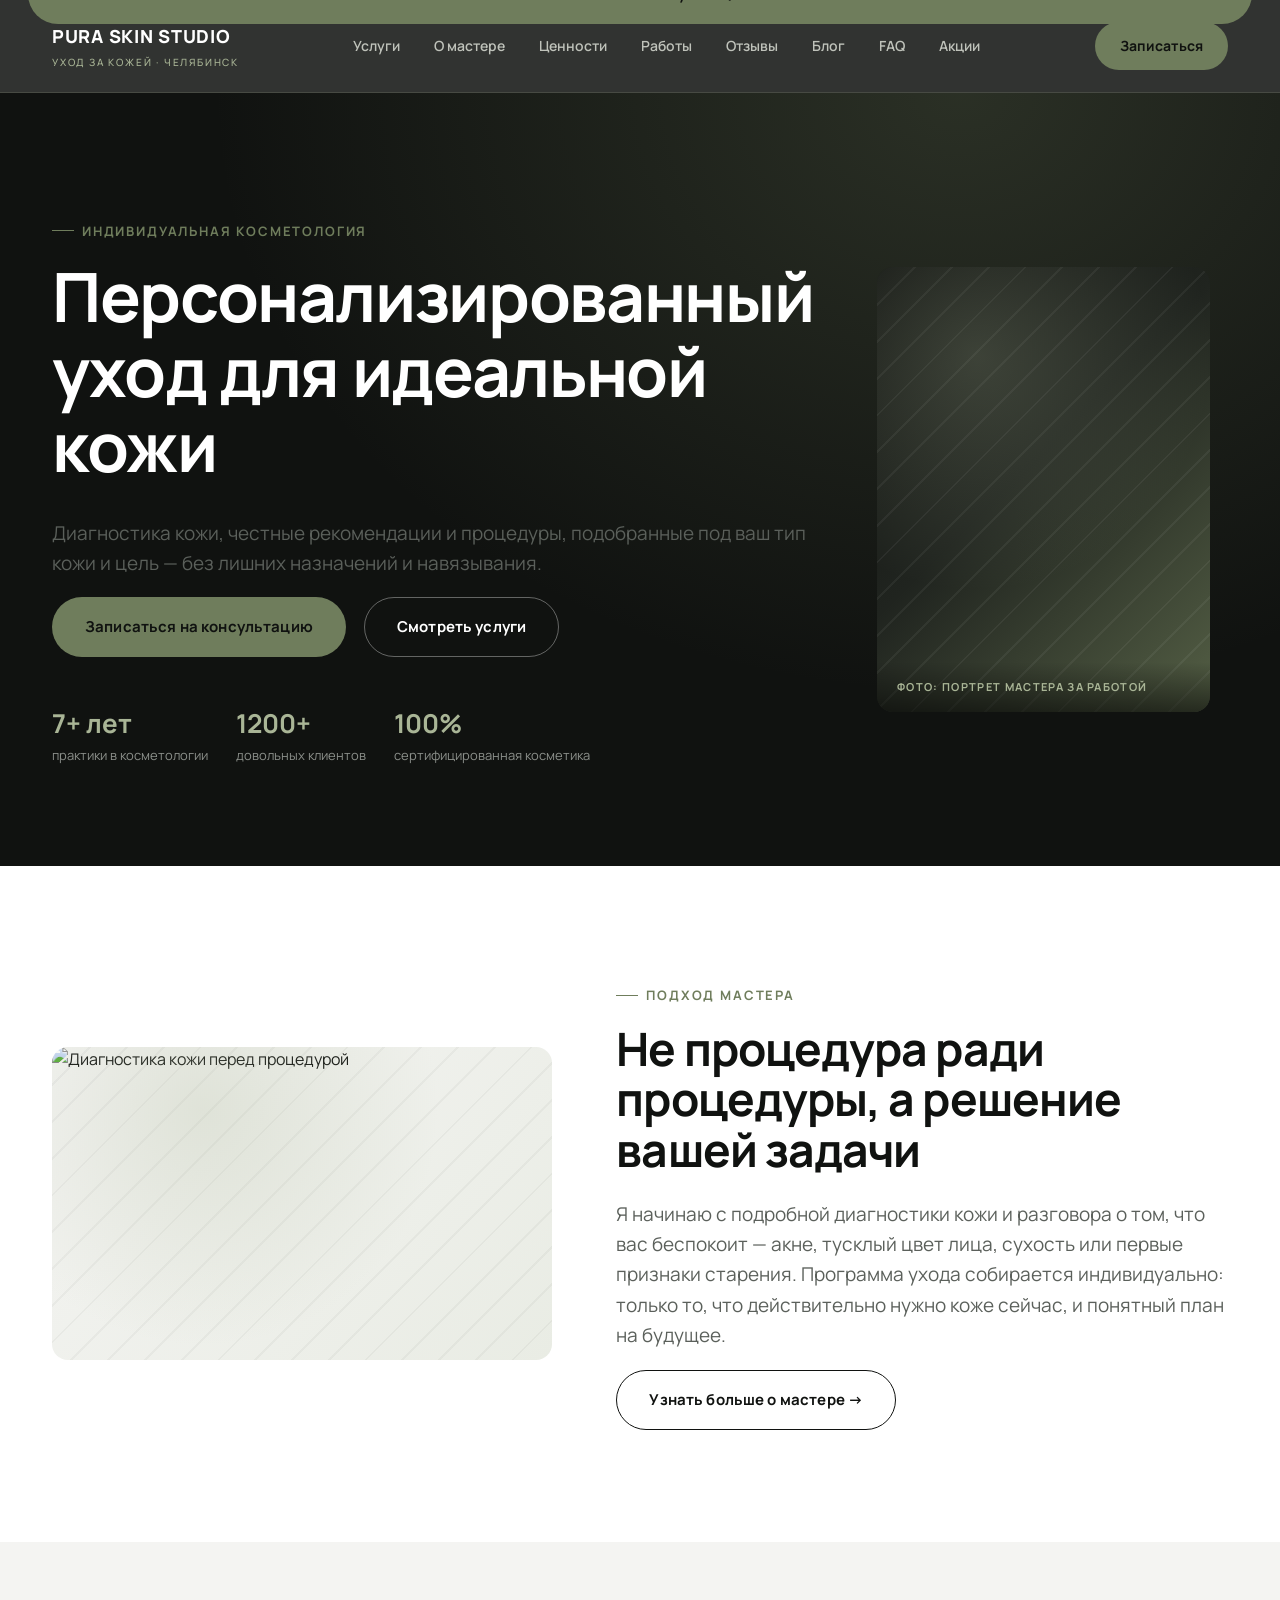
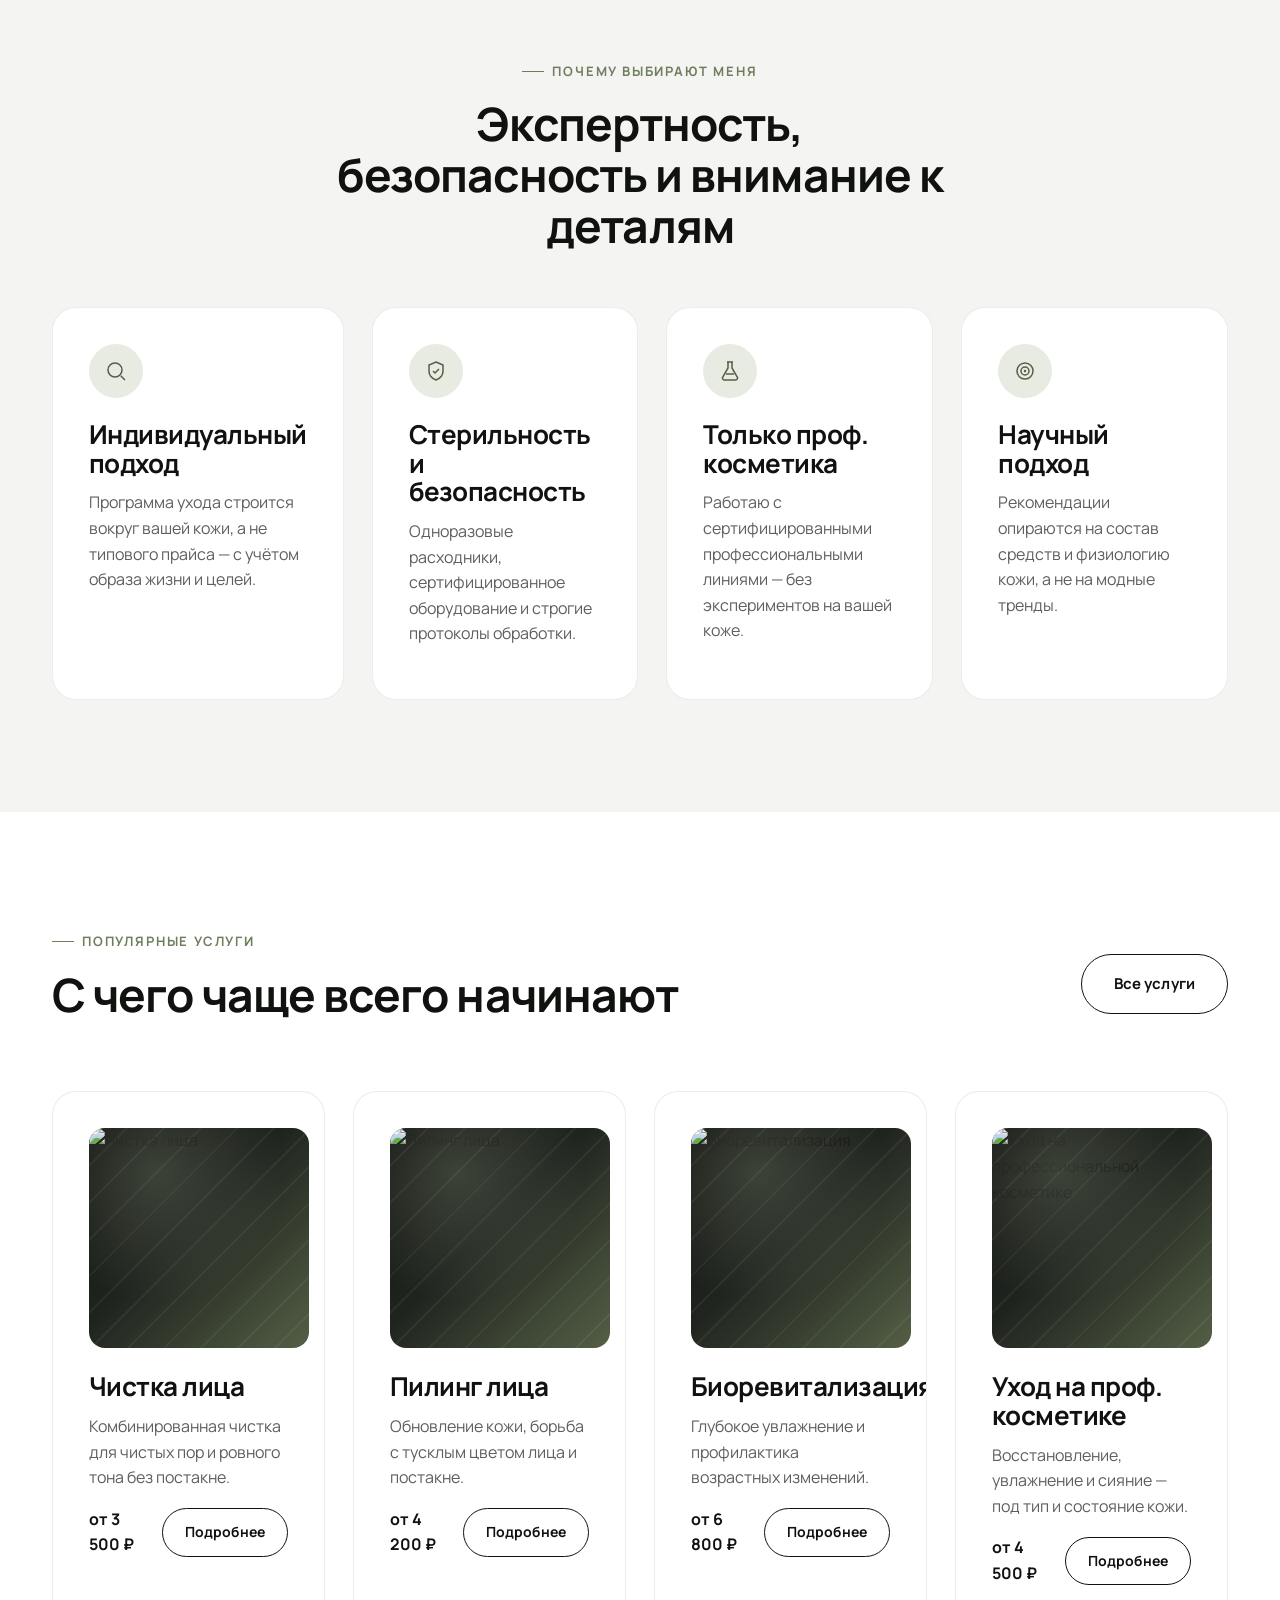
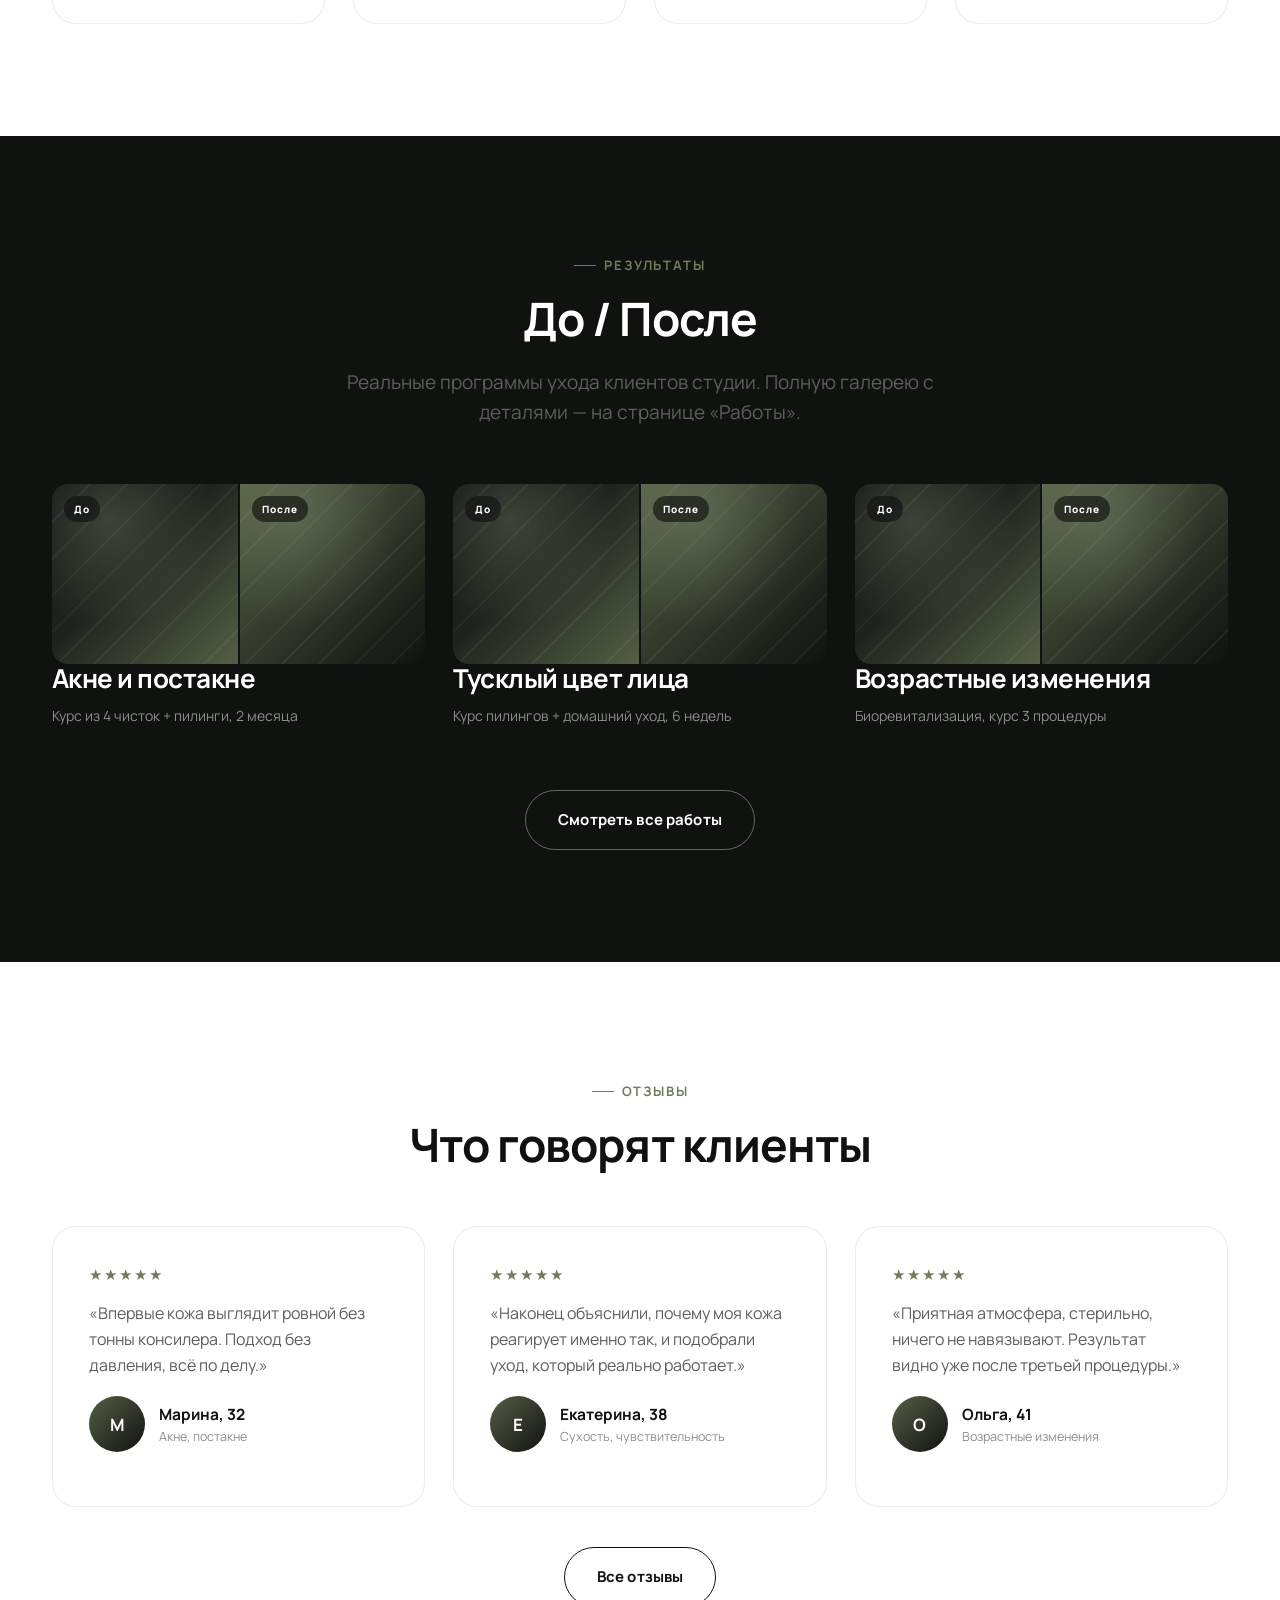
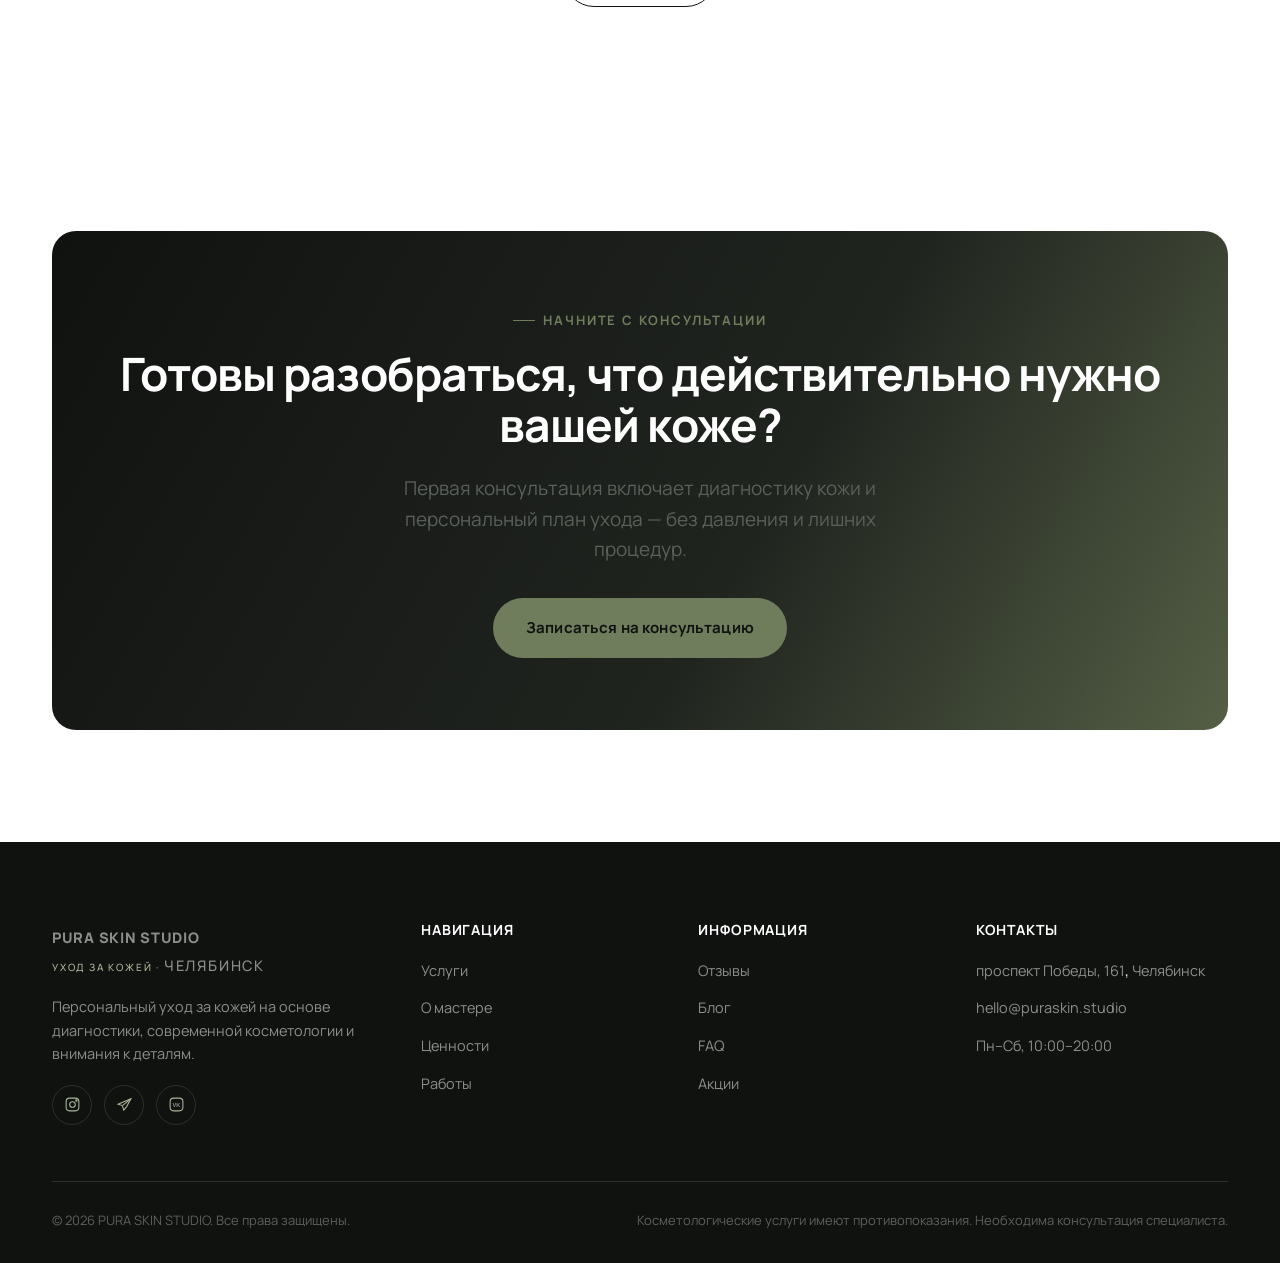
==== index.html @ 0cb9c6a7 "Fix mismatched photos: correct facial massage and diagnostics/office images" ====
<!DOCTYPE html>
<html lang="ru">
<head>
<meta charset="UTF-8">
<meta name="viewport" content="width=device-width, initial-scale=1.0">
<title>PURA SKIN STUDIO — персонализированный уход за кожей лица</title>
<meta name="description" content="Индивидуальная косметология: диагностика кожи, честные рекомендации и процедуры, подобранные под вашу задачу. Запись на консультацию онлайн.">
<link rel="preconnect" href="https://fonts.googleapis.com">
<link href="https://fonts.googleapis.com/css2?family=Manrope:wght@400;500;600;700;800&display=swap" rel="stylesheet">
<link rel="stylesheet" href="css/style.css">
</head>
<body>

<header class="site-header">
  <div class="container">
    <a href="index.html" class="logo"><span data-cfg="studioName"></span><small>Уход за кожей · <span data-cfg="city"></span></small></a>
    <nav class="nav-desktop">
      <a href="services.html" data-nav="services.html">Услуги</a>
      <a href="about.html" data-nav="about.html">О мастере</a>
      <a href="values.html" data-nav="values.html">Ценности</a>
      <a href="gallery.html" data-nav="gallery.html">Работы</a>
      <a href="reviews.html" data-nav="reviews.html">Отзывы</a>
      <a href="blog.html" data-nav="blog.html">Блог</a>
      <a href="faq.html" data-nav="faq.html">FAQ</a>
      <a href="promo.html" data-nav="promo.html">Акции</a>
    </nav>
    <div class="header-actions">
      <a href="booking.html" class="btn btn-primary">Записаться</a>
      <button class="burger" aria-label="Открыть меню"><span></span></button>
    </div>
  </div>
</header>

<div class="mobile-menu">
  <div class="mobile-menu-top">
    <a href="index.html" class="logo" style="color:#fff"><span data-cfg="studioName"></span></a>
    <button class="mobile-menu-close" aria-label="Закрыть меню">✕</button>
  </div>
  <nav>
    <a href="index.html" data-nav="index.html">Главная</a>
    <a href="services.html" data-nav="services.html">Услуги</a>
    <a href="about.html" data-nav="about.html">О мастере</a>
    <a href="values.html" data-nav="values.html">Ценности</a>
    <a href="gallery.html" data-nav="gallery.html">Работы</a>
    <a href="reviews.html" data-nav="reviews.html">Отзывы</a>
    <a href="blog.html" data-nav="blog.html">Блог</a>
    <a href="faq.html" data-nav="faq.html">FAQ</a>
    <a href="promo.html" data-nav="promo.html">Акции</a>
  </nav>
  <a href="booking.html" class="btn btn-primary btn-block">Записаться на консультацию</a>
</div>

<main>

  <section class="hero bg-black">
    <div class="container hero-grid">
      <div class="reveal">
        <p class="eyebrow">Индивидуальная косметология</p>
        <h1>Персонализированный уход для идеальной кожи</h1>
        <p class="lead">Диагностика кожи, честные рекомендации и процедуры, подобранные под ваш тип кожи и цель — без лишних назначений и навязывания.</p>
        <div class="flex-center" style="gap:18px; flex-wrap:wrap; margin-top:8px;">
          <a href="booking.html" class="btn btn-primary">Записаться на консультацию</a>
          <a href="services.html" class="btn btn-outline-dark">Смотреть услуги</a>
        </div>
        <div class="hero-badges">
          <div class="hero-badge"><b>7+ лет</b><span>практики в косметологии</span></div>
          <div class="hero-badge"><b>1200+</b><span>довольных клиентов</span></div>
          <div class="hero-badge"><b>100%</b><span>сертифицированная косметика</span></div>
        </div>
      </div>
      <div class="reveal reveal-2 hover-zoom">
        <div class="ph portrait"><p class="ph-label">Фото: портрет мастера за работой</p></div>
      </div>
    </div>
  </section>

  <section>
    <div class="container" style="display:grid; grid-template-columns: .9fr 1.1fr; gap:64px; align-items:center;">
      <div class="reveal hover-zoom"><div class="ph wide light"><img src="https://images.unsplash.com/photo-1552693673-1bf958298935?w=1200&q=80&auto=format&fit=crop" alt="Диагностика кожи перед процедурой" style="width:100%;height:100%;object-fit:cover;"></div></div>
      <div class="reveal reveal-2">
        <p class="eyebrow">Подход мастера</p>
        <h2>Не процедура ради процедуры, а решение вашей задачи</h2>
        <p class="lead">Я начинаю с подробной диагностики кожи и разговора о том, что вас беспокоит — акне, тусклый цвет лица, сухость или первые признаки старения. Программа ухода собирается индивидуально: только то, что действительно нужно коже сейчас, и понятный план на будущее.</p>
        <a href="about.html" class="btn btn-outline-light">Узнать больше о мастере →</a>
      </div>
    </div>
  </section>

  <section class="bg-pale">
    <div class="container">
      <div class="section-head center reveal">
        <p class="eyebrow" style="justify-content:center">Почему выбирают меня</p>
        <h2>Экспертность, безопасность и внимание к деталям</h2>
      </div>
      <div class="grid grid-4">
        <div class="card reveal">
          <div class="icon-badge"><svg viewBox="0 0 24 24" fill="none" stroke="currentColor" stroke-width="1.5"><circle cx="11" cy="11" r="7"/><path d="M21 21l-4.3-4.3"/></svg></div>
          <h3>Индивидуальный подход</h3>
          <p>Программа ухода строится вокруг вашей кожи, а не типового прайса — с учётом образа жизни и целей.</p>
        </div>
        <div class="card reveal reveal-1">
          <div class="icon-badge"><svg viewBox="0 0 24 24" fill="none" stroke="currentColor" stroke-width="1.5"><path d="M12 3l7 3v6c0 5-3 7.5-7 9-4-1.5-7-4-7-9V6l7-3Z"/><path d="M9 12l2 2 4-4"/></svg></div>
          <h3>Стерильность и безопасность</h3>
          <p>Одноразовые расходники, сертифицированное оборудование и строгие протоколы обработки.</p>
        </div>
        <div class="card reveal reveal-2">
          <div class="icon-badge"><svg viewBox="0 0 24 24" fill="none" stroke="currentColor" stroke-width="1.5"><path d="M9 3h6"/><path d="M10 3v6l-5.5 9.5A2 2 0 0 0 6.2 21h11.6a2 2 0 0 0 1.7-2.5L14 9V3"/><path d="M8 15h8"/></svg></div>
          <h3>Только проф. косметика</h3>
          <p>Работаю с сертифицированными профессиональными линиями — без экспериментов на вашей коже.</p>
        </div>
        <div class="card reveal reveal-3">
          <div class="icon-badge"><svg viewBox="0 0 24 24" fill="none" stroke="currentColor" stroke-width="1.5"><circle cx="12" cy="12" r="8"/><circle cx="12" cy="12" r="4"/><circle cx="12" cy="12" r=".5" fill="currentColor"/></svg></div>
          <h3>Научный подход</h3>
          <p>Рекомендации опираются на состав средств и физиологию кожи, а не на модные тренды.</p>
        </div>
      </div>
    </div>
  </section>

  <section>
    <div class="container">
      <div class="flex-between reveal">
        <div class="section-head" style="margin-bottom:0">
          <p class="eyebrow">Популярные услуги</p>
          <h2>С чего чаще всего начинают</h2>
        </div>
        <a href="services.html" class="btn btn-outline-light">Все услуги</a>
      </div>
      <div class="grid grid-4" style="margin-top:48px;">
        <div class="card reveal hover-zoom">
          <div class="ph square"><img src="https://images.unsplash.com/photo-1552693673-1bf958298935?w=900&q=80&auto=format&fit=crop" alt="Чистка лица" style="width:100%;height:100%;object-fit:cover;"></div>
          <h3 style="margin-top:24px;">Чистка лица</h3>
          <p>Комбинированная чистка для чистых пор и ровного тона без постакне.</p>
          <div class="flex-between"><b>от 3 500 ₽</b><a href="services.html#cleaning" class="btn btn-sm btn-outline-light">Подробнее</a></div>
        </div>
        <div class="card reveal reveal-1 hover-zoom">
          <div class="ph square"><img src="https://images.unsplash.com/photo-1570172619644-dfd03ed5d881?w=900&q=80&auto=format&fit=crop" alt="Пилинг лица" style="width:100%;height:100%;object-fit:cover;"></div>
          <h3 style="margin-top:24px;">Пилинг лица</h3>
          <p>Обновление кожи, борьба с тусклым цветом лица и постакне.</p>
          <div class="flex-between"><b>от 4 200 ₽</b><a href="services.html#peeling" class="btn btn-sm btn-outline-light">Подробнее</a></div>
        </div>
        <div class="card reveal reveal-2 hover-zoom">
          <div class="ph square"><img src="https://images.unsplash.com/photo-1512290923902-8a9f81dc236c?w=900&q=80&auto=format&fit=crop" alt="Биоревитализация" style="width:100%;height:100%;object-fit:cover;"></div>
          <h3 style="margin-top:24px;">Биоревитализация</h3>
          <p>Глубокое увлажнение и профилактика возрастных изменений.</p>
          <div class="flex-between"><b>от 6 800 ₽</b><a href="services.html#biorevitalization" class="btn btn-sm btn-outline-light">Подробнее</a></div>
        </div>
        <div class="card reveal reveal-3 hover-zoom">
          <div class="ph square"><img src="https://images.unsplash.com/photo-1601049676869-702ea24cfd58?w=900&q=80&auto=format&fit=crop" alt="Уход на профессиональной косметике" style="width:100%;height:100%;object-fit:cover;"></div>
          <h3 style="margin-top:24px;">Уход на проф. косметике</h3>
          <p>Восстановление, увлажнение и сияние — под тип и состояние кожи.</p>
          <div class="flex-between"><b>от 4 500 ₽</b><a href="services.html#pro-care" class="btn btn-sm btn-outline-light">Подробнее</a></div>
        </div>
      </div>
    </div>
  </section>

  <section class="bg-black">
    <div class="container">
      <div class="section-head center reveal">
        <p class="eyebrow" style="justify-content:center">Результаты</p>
        <h2>До / После</h2>
        <p class="lead">Реальные программы ухода клиентов студии. Полную галерею с деталями — на странице «Работы».</p>
      </div>
      <div class="grid grid-3">
        <div class="reveal">
          <div class="ba-pair" style="position:relative">
            <div class="ph"><span class="ba-tag">До</span></div>
            <div class="ph" style="background: repeating-linear-gradient(135deg, rgba(255,255,255,.05) 0 2px, transparent 2px 26px), linear-gradient(135deg, var(--c-green-dark), var(--c-black));"><span class="ba-tag">После</span></div>
          </div>
          <div class="caption"><h3>Акне и постакне</h3><p class="muted" style="font-size:14px;">Курс из 4 чисток + пилинги, 2 месяца</p></div>
        </div>
        <div class="reveal reveal-1">
          <div class="ba-pair" style="position:relative">
            <div class="ph"><span class="ba-tag">До</span></div>
            <div class="ph" style="background: repeating-linear-gradient(135deg, rgba(255,255,255,.05) 0 2px, transparent 2px 26px), linear-gradient(135deg, var(--c-green-dark), var(--c-black));"><span class="ba-tag">После</span></div>
          </div>
          <div class="caption"><h3>Тусклый цвет лица</h3><p class="muted" style="font-size:14px;">Курс пилингов + домашний уход, 6 недель</p></div>
        </div>
        <div class="reveal reveal-2">
          <div class="ba-pair" style="position:relative">
            <div class="ph"><span class="ba-tag">До</span></div>
            <div class="ph" style="background: repeating-linear-gradient(135deg, rgba(255,255,255,.05) 0 2px, transparent 2px 26px), linear-gradient(135deg, var(--c-green-dark), var(--c-black));"><span class="ba-tag">После</span></div>
          </div>
          <div class="caption"><h3>Возрастные изменения</h3><p class="muted" style="font-size:14px;">Биоревитализация, курс 3 процедуры</p></div>
        </div>
      </div>
      <div class="text-center" style="margin-top:48px;"><a href="gallery.html" class="btn btn-outline-dark">Смотреть все работы</a></div>
    </div>
  </section>

  <section>
    <div class="container">
      <div class="section-head center reveal">
        <p class="eyebrow" style="justify-content:center">Отзывы</p>
        <h2>Что говорят клиенты</h2>
      </div>
      <div class="grid grid-3">
        <div class="card reveal">
          <div class="stars">★★★★★</div>
          <p style="margin-top:14px;">«Впервые кожа выглядит ровной без тонны консилера. Подход без давления, всё по делу.»</p>
          <div class="review-head" style="margin-top:18px;">
            <div class="avatar">М</div>
            <div><div class="review-name">Марина, 32</div><div class="review-sub">Акне, постакне</div></div>
          </div>
        </div>
        <div class="card reveal reveal-1">
          <div class="stars">★★★★★</div>
          <p style="margin-top:14px;">«Наконец объяснили, почему моя кожа реагирует именно так, и подобрали уход, который реально работает.»</p>
          <div class="review-head" style="margin-top:18px;">
            <div class="avatar">Е</div>
            <div><div class="review-name">Екатерина, 38</div><div class="review-sub">Сухость, чувствительность</div></div>
          </div>
        </div>
        <div class="card reveal reveal-2">
          <div class="stars">★★★★★</div>
          <p style="margin-top:14px;">«Приятная атмосфера, стерильно, ничего не навязывают. Результат видно уже после третьей процедуры.»</p>
          <div class="review-head" style="margin-top:18px;">
            <div class="avatar">О</div>
            <div><div class="review-name">Ольга, 41</div><div class="review-sub">Возрастные изменения</div></div>
          </div>
        </div>
      </div>
      <div class="text-center" style="margin-top:40px;"><a href="reviews.html" class="btn btn-outline-light">Все отзывы</a></div>
    </div>
  </section>

  <section>
    <div class="container">
      <div class="cta-band reveal">
        <p class="eyebrow" style="justify-content:center">Начните с консультации</p>
        <h2>Готовы разобраться, что действительно нужно вашей коже?</h2>
        <p class="lead">Первая консультация включает диагностику кожи и персональный план ухода — без давления и лишних процедур.</p>
        <a href="booking.html" class="btn btn-primary">Записаться на консультацию</a>
      </div>
    </div>
  </section>

</main>

<footer class="site-footer">
  <div class="container">
    <div class="footer-grid">
      <div class="footer-col">
        <div class="logo" style="margin-bottom:18px;"><span data-cfg="studioName"></span><small>Уход за кожей · <span data-cfg="city"></span></small></div>
        <p>Персональный уход за кожей на основе диагностики, современной косметологии и внимания к деталям.</p>
        <div class="socials" style="margin-top:20px;">
          <a href="#" data-cfg-href="instagram" target="_blank" rel="noopener" aria-label="Instagram"><svg viewBox="0 0 24 24" fill="none" stroke="currentColor" stroke-width="1.5"><rect x="3" y="3" width="18" height="18" rx="5"/><circle cx="12" cy="12" r="4"/><circle cx="17.5" cy="6.5" r="1"/></svg></a>
          <a href="#" data-cfg-href="telegram" target="_blank" rel="noopener" aria-label="Telegram"><svg viewBox="0 0 24 24" fill="none" stroke="currentColor" stroke-width="1.5"><path d="M21 4 3 11.5l6 2 2 6.5 4-5 6-11Z"/><path d="M9 13.5 21 4"/></svg></a>
          <a href="#" data-cfg-href="vk" target="_blank" rel="noopener" aria-label="VK"><svg viewBox="0 0 24 24" fill="none" stroke="currentColor" stroke-width="1.5"><rect x="3" y="3" width="18" height="18" rx="5"/><text x="12" y="15.5" font-size="8" font-weight="700" font-family="sans-serif" text-anchor="middle" fill="currentColor" stroke="none">VK</text></svg></a>
        </div>
      </div>
      <div class="footer-col">
        <h4>Навигация</h4>
        <ul>
          <li><a href="services.html">Услуги</a></li>
          <li><a href="about.html">О мастере</a></li>
          <li><a href="values.html">Ценности</a></li>
          <li><a href="gallery.html">Работы</a></li>
        </ul>
      </div>
      <div class="footer-col">
        <h4>Информация</h4>
        <ul>
          <li><a href="reviews.html">Отзывы</a></li>
          <li><a href="blog.html">Блог</a></li>
          <li><a href="faq.html">FAQ</a></li>
          <li><a href="promo.html">Акции</a></li>
        </ul>
      </div>
      <div class="footer-col">
        <h4>Контакты</h4>
        <ul>
          <li><span data-cfg="address"></span>, <span data-cfg="city"></span></li>
          <li><a href="#" data-cfg-href="email" data-cfg="email"></a></li>
          <li><span data-cfg="workHours"></span></li>
        </ul>
      </div>
    </div>
    <div class="footer-bottom">
      <span>© <span data-cfg="year"></span> <span data-cfg="studioName"></span>. Все права защищены.</span>
      <span>Косметологические услуги имеют противопоказания. Необходима консультация специалиста.</span>
    </div>
  </div>
</footer>

<script src="js/main.js"></script>
</body>
</html>
---- css/style.css ----
/* =========================================================
   PURA SKIN STUDIO — единая дизайн-система
   Чёрно-графитовый + благородный шалфейно-зелёный + белый
   ========================================================= */

:root{
  --c-black: #101210;
  --c-black-2: #181b18;
  --c-black-soft: #20241f;
  --c-green: #6f7d5c;
  --c-green-dark: #545f45;
  --c-green-light: #a9b596;
  --c-green-pale: #e7ebe1;
  --c-white: #ffffff;
  --c-gray: #8b8f8a;
  --c-gray-dark: #5b605b;
  --c-gray-light: #f4f4f2;
  --c-border-dark: rgba(169, 181, 150, .18);
  --c-border-light: rgba(16, 18, 16, .08);

  --font-main: 'Manrope', -apple-system, BlinkMacSystemFont, 'Segoe UI', sans-serif;

  --container: 1240px;
  --radius-lg: 24px;
  --radius-md: 16px;
  --radius-sm: 10px;

  --section-pad: 112px;
  --section-pad-mobile: 64px;

  --ease: cubic-bezier(.22,.61,.36,1);
}

*, *::before, *::after{ box-sizing: border-box; }
html{ scroll-behavior: smooth; }
body{
  margin:0;
  font-family: var(--font-main);
  background: var(--c-white);
  color: var(--c-black);
  line-height: 1.6;
  -webkit-font-smoothing: antialiased;
  overflow-x: hidden;
}
img{ max-width:100%; display:block; }
a{ color: inherit; text-decoration: none; }
ul{ margin:0; padding:0; list-style:none; }
button{ font-family: inherit; cursor:pointer; }
input, select, textarea{ font-family: inherit; }

.container{
  width:100%;
  max-width: var(--container);
  margin: 0 auto;
  padding: 0 32px;
}

section{ padding: var(--section-pad) 0; }

@media (max-width: 768px){
  section{ padding: var(--section-pad-mobile) 0; }
  .container{ padding: 0 20px; }
}

/* ---------- Типографика ---------- */
h1,h2,h3,h4{
  margin: 0 0 .5em;
  font-weight: 700;
  letter-spacing: -0.02em;
  line-height: 1.1;
}
h1{ font-size: clamp(36px, 6vw, 68px); }
h2{ font-size: clamp(28px, 4.2vw, 46px); }
h3{ font-size: clamp(20px, 2.6vw, 26px); }
p{ margin: 0 0 1em; color: var(--c-gray-dark); }
.on-dark p{ color: var(--c-green-light); }

.eyebrow{
  display:inline-flex;
  align-items:center;
  gap:8px;
  font-size: 13px;
  font-weight: 700;
  letter-spacing: .14em;
  text-transform: uppercase;
  color: var(--c-green);
  margin-bottom: 18px;
}
.eyebrow::before{
  content:"";
  width:22px; height:1px;
  background: var(--c-green);
  display:inline-block;
}

.section-head{ max-width: 640px; margin-bottom: 56px; }
.section-head.center{ margin-left:auto; margin-right:auto; text-align:center; }
.lead{ font-size: 19px; color: var(--c-gray-dark); }
.on-dark .lead{ color: var(--c-green-light); }

/* ---------- Кнопки ---------- */
.btn{
  display:inline-flex;
  align-items:center;
  justify-content:center;
  gap:10px;
  padding: 17px 32px;
  border-radius: 100px;
  font-size: 15px;
  font-weight: 700;
  letter-spacing: .01em;
  border: 1px solid transparent;
  transition: transform .35s var(--ease), background-color .3s, box-shadow .3s, color .3s, border-color .3s;
  white-space: nowrap;
}
.btn-primary{
  background: var(--c-green);
  color: var(--c-black);
}
.btn-primary:hover{
  background: var(--c-green-light);
  transform: translateY(-3px);
  box-shadow: 0 14px 30px -12px rgba(111,125,92,.55);
}
.btn-outline-dark{
  border-color: rgba(255,255,255,.35);
  color: var(--c-white);
  background: transparent;
}
.btn-outline-dark:hover{
  border-color: var(--c-green-light);
  color: var(--c-green-light);
  transform: translateY(-3px);
}
.btn-outline-light{
  border-color: var(--c-black);
  color: var(--c-black);
  background: transparent;
}
.btn-outline-light:hover{
  background: var(--c-black);
  color: var(--c-white);
  transform: translateY(-3px);
}
.btn-block{ width:100%; }
.btn-sm{ padding: 12px 22px; font-size: 14px; }

/* ---------- Header ---------- */
.site-header{
  position: sticky;
  top: 0;
  z-index: 500;
  background: rgba(16,18,16,.86);
  backdrop-filter: blur(14px);
  -webkit-backdrop-filter: blur(14px);
  border-bottom: 1px solid var(--c-border-dark);
  transition: padding .35s var(--ease);
}
.site-header .container{
  display:flex;
  align-items:center;
  justify-content:space-between;
  padding-top: 22px;
  padding-bottom: 22px;
  transition: padding .35s var(--ease);
}
.site-header.shrink .container{
  padding-top: 12px;
  padding-bottom: 12px;
}
.logo{
  font-size: 18px;
  font-weight: 800;
  letter-spacing: .04em;
  color: var(--c-white);
  text-transform: uppercase;
}
.logo small{
  display:block;
  font-size: 10px;
  font-weight: 500;
  letter-spacing: .18em;
  color: var(--c-green-light);
  text-transform: uppercase;
  margin-top: 3px;
}
.nav-desktop{
  display:flex;
  align-items:center;
  gap: 34px;
}
.nav-desktop a{
  font-size: 14px;
  font-weight: 600;
  color: var(--c-green-pale);
  opacity: .78;
  position: relative;
  padding: 4px 0;
  transition: opacity .25s;
}
.nav-desktop a:hover{ opacity: 1; }
.nav-desktop a.active{ opacity: 1; color: var(--c-green-light); }
.header-actions{ display:flex; align-items:center; gap:18px; }
.header-actions .btn{ padding: 12px 24px; font-size: 14px; }

.burger{
  display:none;
  width: 42px; height: 42px;
  border-radius: 50%;
  border: 1px solid var(--c-border-dark);
  background: transparent;
  position: relative;
  flex-shrink:0;
}
.burger span, .burger span::before, .burger span::after{
  content:"";
  position:absolute;
  left: 11px; right:11px;
  height:1.5px;
  background: var(--c-white);
  transition: transform .3s var(--ease), opacity .3s;
}
.burger span{ top: 20px; }
.burger span::before{ top:-6px; }
.burger span::after{ top:6px; }
.burger.is-active span{ background: transparent; }
.burger.is-active span::before{ transform: translateY(6px) rotate(45deg); }
.burger.is-active span::after{ transform: translateY(-6px) rotate(-45deg); }

.mobile-menu{
  position: fixed;
  inset:0;
  background: var(--c-black);
  z-index: 600;
  display:flex;
  flex-direction:column;
  padding: 28px 28px 40px;
  transform: translateY(-100%);
  transition: transform .45s var(--ease);
}
.mobile-menu.is-open{ transform: translateY(0); }
.mobile-menu-top{ display:flex; justify-content:space-between; align-items:center; margin-bottom:40px; }
.mobile-menu-close{
  width:42px; height:42px; border-radius:50%;
  border:1px solid var(--c-border-dark);
  background:transparent; color:#fff; font-size:18px;
}
.mobile-menu nav{ display:flex; flex-direction:column; gap:6px; margin-top: 10px; }
.mobile-menu nav a{
  font-size: 28px;
  font-weight: 700;
  color: var(--c-white);
  padding: 14px 0;
  border-bottom: 1px solid var(--c-border-dark);
}
.mobile-menu .btn{ margin-top: 32px; }

@media (max-width: 960px){
  .nav-desktop, .header-actions .btn-outline-dark{ display:none; }
  .burger{ display:block; }
}

/* ---------- Фото-плейсхолдеры ---------- */
.ph{
  position: relative;
  border-radius: var(--radius-md);
  overflow:hidden;
  background:
    repeating-linear-gradient(135deg, rgba(255,255,255,.05) 0 2px, transparent 2px 26px),
    linear-gradient(135deg, var(--c-black) 0%, var(--c-black-soft) 45%, var(--c-green-dark) 100%);
  min-height: 220px;
  display:flex;
  align-items:flex-end;
  isolation: isolate;
}
.ph::after{
  content:"";
  position:absolute; inset:0;
  background: radial-gradient(circle at 30% 20%, rgba(169,181,150,.25), transparent 55%);
}
.ph-label{
  position:relative;
  z-index:2;
  margin: 0;
  padding: 16px 20px;
  font-size: 11px;
  font-weight: 700;
  letter-spacing: .12em;
  text-transform: uppercase;
  color: var(--c-green-light);
  background: linear-gradient(0deg, rgba(0,0,0,.55), transparent);
  width:100%;
}
.ph.light{
  background:
    repeating-linear-gradient(135deg, rgba(16,18,16,.04) 0 2px, transparent 2px 26px),
    linear-gradient(135deg, var(--c-gray-light) 0%, #e9ece4 100%);
}
.ph.light .ph-label{ color: var(--c-gray-dark); background: linear-gradient(0deg, rgba(255,255,255,.7), transparent); }
.ph.square{ aspect-ratio: 1/1; }
.ph.portrait{ aspect-ratio: 3/4; }
.ph.wide{ aspect-ratio: 16/10; }
.ph.tall{ aspect-ratio: 4/5; }
.hover-zoom{ overflow:hidden; }
.hover-zoom .ph{ transition: transform .6s var(--ease); }
.hover-zoom:hover .ph{ transform: scale(1.045); }

/* ---------- Карточки ---------- */
.card{
  background: var(--c-white);
  border: 1px solid var(--c-border-light);
  border-radius: var(--radius-lg);
  padding: 36px;
  transition: transform .4s var(--ease), box-shadow .4s var(--ease);
}
.card:hover{ transform: translateY(-6px); box-shadow: 0 30px 60px -30px rgba(16,18,16,.25); }
.card-dark{
  background: var(--c-black-2);
  border: 1px solid var(--c-border-dark);
  color: var(--c-white);
}
.card-dark p{ color: var(--c-green-light); }

.icon-badge{
  width: 54px; height:54px;
  border-radius: 50%;
  background: var(--c-green-pale);
  display:flex; align-items:center; justify-content:center;
  margin-bottom: 22px;
}
.card-dark .icon-badge{ background: rgba(169,181,150,.14); }
.icon-badge svg{ width:24px; height:24px; stroke: var(--c-green-dark); }
.card-dark .icon-badge svg{ stroke: var(--c-green-light); }

/* ---------- Секции с фоном ---------- */
.bg-black{ background: var(--c-black); color: var(--c-white); }
.bg-black h2, .bg-black h3{ color: var(--c-white); }
.bg-pale{ background: var(--c-gray-light); }

/* ---------- Grid helpers ---------- */
.grid{ display:grid; gap: 28px; }
.grid-2{ grid-template-columns: repeat(2, 1fr); }
.grid-3{ grid-template-columns: repeat(3, 1fr); }
.grid-4{ grid-template-columns: repeat(4, 1fr); }
@media (max-width: 960px){
  .grid-4{ grid-template-columns: repeat(2, 1fr); }
  .grid-3{ grid-template-columns: repeat(2, 1fr); }
}
@media (max-width: 640px){
  .grid-2, .grid-3, .grid-4{ grid-template-columns: 1fr; }
}

.flex-between{ display:flex; align-items:center; justify-content:space-between; gap: 24px; }
.flex-center{ display:flex; align-items:center; gap: 12px; }

/* ---------- Reveal on scroll ---------- */
.reveal{
  opacity: 0;
  transform: translateY(28px);
  transition: opacity .8s var(--ease), transform .8s var(--ease);
}
.reveal.is-visible{ opacity: 1; transform: translateY(0); }
.reveal-1{ transition-delay: .05s; }
.reveal-2{ transition-delay: .15s; }
.reveal-3{ transition-delay: .25s; }
.reveal-4{ transition-delay: .35s; }

/* ---------- Hero ---------- */
.hero{
  position:relative;
  padding-top: 120px;
  padding-bottom: 100px;
  overflow:hidden;
}
.hero::before{
  content:"";
  position:absolute; inset:0;
  background: radial-gradient(ellipse at 75% 0%, rgba(111,125,92,.28), transparent 55%);
  pointer-events:none;
}
.hero-grid{
  display:grid;
  grid-template-columns: 1.05fr .95fr;
  gap: 64px;
  align-items:center;
  position: relative;
  z-index:2;
}
.hero-badges{ display:flex; gap: 28px; margin-top: 46px; flex-wrap:wrap; }
.hero-badge{ display:flex; flex-direction:column; }
.hero-badge b{ font-size: 26px; color: var(--c-green-light); }
.hero-badge span{ font-size: 13px; color: var(--c-gray); }
@media (max-width: 960px){
  .hero-grid{ grid-template-columns: 1fr; }
  .hero{ padding-top: 60px; }
}

/* ---------- Stat pill ---------- */
.pill{
  display:inline-flex; align-items:center; gap:8px;
  padding: 8px 16px;
  border-radius: 100px;
  background: rgba(169,181,150,.12);
  border: 1px solid var(--c-border-dark);
  font-size: 13px; font-weight:600;
  color: var(--c-green-light);
}

/* ---------- Footer ---------- */
.site-footer{ background: var(--c-black); color: var(--c-green-pale); padding: 80px 0 32px; }
.footer-grid{
  display:grid;
  grid-template-columns: 1.4fr 1fr 1fr 1.1fr;
  gap: 48px;
  padding-bottom: 56px;
  border-bottom: 1px solid var(--c-border-dark);
}
.footer-col h4{ color: var(--c-white); font-size: 14px; letter-spacing:.06em; text-transform:uppercase; margin-bottom: 20px; }
.footer-col ul li{ margin-bottom: 12px; }
.footer-col a, .footer-col span, .footer-col p{ color: var(--c-gray); font-size: 14.5px; }
.footer-col a:hover{ color: var(--c-green-light); }
.footer-bottom{ display:flex; justify-content:space-between; align-items:center; padding-top: 28px; flex-wrap:wrap; gap:16px; }
.footer-bottom span{ font-size: 13px; color: var(--c-gray-dark); }
.socials{ display:flex; gap:12px; }
.socials a{
  width: 40px; height:40px; border-radius:50%;
  border:1px solid var(--c-border-dark);
  display:flex; align-items:center; justify-content:center;
  transition: border-color .3s, transform .3s;
}
.socials a:hover{ border-color: var(--c-green-light); transform: translateY(-3px); }
.socials svg{ width:17px; height:17px; stroke: var(--c-green-light); }
@media (max-width: 900px){ .footer-grid{ grid-template-columns: 1fr 1fr; } }
@media (max-width: 560px){ .footer-grid{ grid-template-columns: 1fr; } }

/* ---------- Page hero (внутренние страницы) ---------- */
.page-hero{ background: var(--c-black); color: var(--c-white); padding: 76px 0 64px; }
.breadcrumb{ font-size: 13px; color: var(--c-gray); margin-bottom: 18px; }
.breadcrumb a{ color: var(--c-green-light); }

/* ---------- Anchors offset (sticky header) ---------- */
[id]{ scroll-margin-top: 110px; }

/* ---------- Service card ---------- */
.service-block{
  display:grid;
  grid-template-columns: .8fr 1.2fr;
  gap: 48px;
  padding: 56px 0;
  border-bottom: 1px solid var(--c-border-light);
  align-items:start;
}
.service-block:last-child{ border-bottom:none; }
.service-meta{ display:flex; gap: 22px; margin: 18px 0 14px; flex-wrap:wrap; }
.service-meta div span{ display:block; font-size:12px; color:var(--c-gray); text-transform:uppercase; letter-spacing:.06em; }
.service-meta div b{ font-size:17px; }
.contra{
  font-size: 13.5px;
  font-style: italic;
  color: var(--c-gray);
  border-left: 2px solid var(--c-green);
  padding-left: 14px;
  margin: 16px 0 22px;
}
@media (max-width: 800px){
  .service-block{ grid-template-columns: 1fr; }
}

.services-subnav{
  position: sticky; top: 90px;
  background: rgba(255,255,255,.9);
  backdrop-filter: blur(8px);
  z-index: 50;
  border-bottom: 1px solid var(--c-border-light);
  overflow-x:auto;
}
.services-subnav .container{ display:flex; gap: 28px; padding-top:18px; padding-bottom:18px; white-space:nowrap; }
.services-subnav a{ font-size: 13.5px; font-weight:700; color: var(--c-gray-dark); }
.services-subnav a:hover{ color: var(--c-green-dark); }

/* ---------- CTA band ---------- */
.cta-band{
  background: linear-gradient(120deg, var(--c-black), var(--c-black-soft) 60%, var(--c-green-dark));
  color: var(--c-white);
  border-radius: var(--radius-lg);
  padding: 72px 56px;
  text-align:center;
}
.cta-band .lead{ max-width: 560px; margin: 0 auto 34px; }
@media (max-width: 640px){ .cta-band{ padding: 48px 24px; } }

/* ---------- Before/After ---------- */
.ba-pair{ display:grid; grid-template-columns: 1fr 1fr; gap:2px; border-radius: var(--radius-md); overflow:hidden; }
.ba-pair .ph{ border-radius:0; min-height: 180px; }
.ba-tag{ position:absolute; top:12px; left:12px; z-index:3; font-size:10px; font-weight:800; letter-spacing:.1em; padding:5px 10px; border-radius:100px; background: rgba(16,18,16,.65); color:#fff; }
.ba-card .caption{ padding: 22px 4px 4px; }
.ba-card .caption h3{ font-size:17px; margin-bottom:8px; }
.tag-row{ display:flex; gap:8px; flex-wrap:wrap; margin-top:12px; }
.tag-chip{ font-size:11.5px; font-weight:700; text-transform:uppercase; letter-spacing:.04em; padding: 5px 12px; border-radius: 100px; background: var(--c-green-pale); color: var(--c-green-dark); }

/* ---------- Filters ---------- */
.filter-group{ margin-bottom: 14px; }
.filter-label{ font-size:12px; text-transform:uppercase; letter-spacing:.1em; color:var(--c-gray); margin-bottom:12px; display:block; font-weight:700; }
.filter-row{ display:flex; gap:10px; flex-wrap:wrap; }
.filter-btn{
  border: 1px solid var(--c-border-light);
  background: var(--c-white);
  padding: 10px 20px;
  border-radius: 100px;
  font-size: 13.5px;
  font-weight:600;
  transition: all .25s;
}
.filter-btn:hover{ border-color: var(--c-green); }
.filter-btn.active{ background: var(--c-black); color:var(--c-white); border-color: var(--c-black); }

/* ---------- Reviews ---------- */
.stars{ color: var(--c-green); font-size:15px; letter-spacing:2px; }
.review-head{ display:flex; align-items:center; gap:14px; margin-bottom:18px; }
.avatar{
  width:56px; height:56px; border-radius:50%;
  background: linear-gradient(135deg, var(--c-green-dark), var(--c-black));
  display:flex; align-items:center; justify-content:center;
  color:#fff; font-weight:700; font-size:17px;
  flex-shrink:0;
}
.review-name{ font-weight:700; font-size:15.5px; }
.review-sub{ font-size:12.5px; color:var(--c-gray); }
.video-ph{
  position:relative; border-radius: var(--radius-md); overflow:hidden;
  aspect-ratio:16/10;
  background: linear-gradient(135deg, var(--c-black), var(--c-green-dark));
  display:flex; align-items:center; justify-content:center;
}
.video-ph .play{
  width:64px; height:64px; border-radius:50%;
  background: rgba(255,255,255,.15);
  border: 1.5px solid rgba(255,255,255,.5);
  display:flex; align-items:center; justify-content:center;
  transition: transform .3s;
}
.video-ph:hover .play{ transform: scale(1.1); }
.video-ph .play svg{ width:20px; height:20px; fill:#fff; margin-left:3px; }
.video-ph .cap{ position:absolute; bottom:16px; left:16px; font-size:12px; letter-spacing:.08em; text-transform:uppercase; color:#fff; font-weight:700; }

/* ---------- FAQ Accordion ---------- */
.accordion-item{ border-bottom: 1px solid var(--c-border-light); }
.accordion-q{
  display:flex; align-items:center; justify-content:space-between;
  gap: 20px;
  padding: 26px 4px;
  width:100%;
  background:none; border:none; text-align:left;
  font-size: 18px; font-weight:700;
}
.accordion-q .plus{
  width:28px; height:28px; border-radius:50%;
  border:1px solid var(--c-border-light);
  position:relative; flex-shrink:0;
  transition: transform .35s var(--ease), background .3s;
}
.accordion-q .plus::before, .accordion-q .plus::after{
  content:""; position:absolute; background: var(--c-black);
  top:50%; left:50%; transform:translate(-50%,-50%);
}
.accordion-q .plus::before{ width:11px; height:1.5px; }
.accordion-q .plus::after{ width:1.5px; height:11px; transition: opacity .25s; }
.accordion-item.is-open .plus{ background: var(--c-black); transform: rotate(180deg); }
.accordion-item.is-open .plus::before, .accordion-item.is-open .plus::after{ background:#fff; }
.accordion-item.is-open .plus::after{ opacity:0; }
.accordion-a{
  max-height:0;
  overflow:hidden;
  transition: max-height .4s var(--ease), padding .4s var(--ease);
}
.accordion-a p{ padding: 0 4px 26px; max-width: 720px; }
.accordion-item.is-open .accordion-a{ max-height: 400px; }

/* ---------- Booking steps ---------- */
.steps-row{ display:flex; gap: 10px; margin-bottom: 48px; }
.step-dot{ flex:1; height:4px; border-radius:4px; background: var(--c-border-light); }
.step-dot.active{ background: var(--c-green); }
.option-card{
  border: 1.5px solid var(--c-border-light);
  border-radius: var(--radius-md);
  padding: 22px;
  cursor:pointer;
  transition: border-color .25s, background .25s;
}
.option-card:hover{ border-color: var(--c-green-light); }
.option-card.selected{ border-color: var(--c-green); background: var(--c-green-pale); }
.slot-btn{
  border:1.5px solid var(--c-border-light);
  border-radius:100px;
  padding: 10px 18px;
  font-size:14px; font-weight:600;
}
.slot-btn.selected{ background: var(--c-black); color:#fff; border-color:var(--c-black); }
.field{ margin-bottom: 20px; }
.field label{ display:block; font-size:13px; font-weight:700; margin-bottom:8px; text-transform:uppercase; letter-spacing:.05em; color:var(--c-gray-dark); }
.field input, .field select{
  width:100%;
  padding: 15px 18px;
  border: 1.5px solid var(--c-border-light);
  border-radius: var(--radius-sm);
  font-size:15px;
  background: var(--c-gray-light);
  transition: border-color .25s;
}
.field input:focus, .field select:focus{ outline:none; border-color: var(--c-green); }
.confirm-panel{ text-align:center; padding: 60px 20px; }
.confirm-icon{
  width:84px; height:84px; border-radius:50%;
  background: var(--c-green-pale);
  display:flex; align-items:center; justify-content:center;
  margin: 0 auto 28px;
}
.confirm-icon svg{ width:36px; height:36px; stroke: var(--c-green-dark); }
.notice-box{
  background: var(--c-gray-light);
  border-left: 3px solid var(--c-green);
  border-radius: var(--radius-sm);
  padding: 16px 20px;
  font-size: 13.5px;
  color: var(--c-gray-dark);
  margin-top: 28px;
}

/* ---------- Blog ---------- */
.blog-card{
  display:block;
  background: var(--c-white);
  border: 1px solid var(--c-border-light);
  border-radius: var(--radius-lg);
  padding: 20px;
  transition: transform .4s var(--ease), box-shadow .4s var(--ease);
}
.blog-card:hover{ transform: translateY(-6px); box-shadow: 0 30px 60px -30px rgba(16,18,16,.25); }
.blog-card h3{ padding: 0 4px; }
.blog-card p{ padding: 0 4px; }
.blog-card .meta{ display:flex; gap:14px; font-size:12.5px; color:var(--c-gray); margin: 16px 0 10px; text-transform:uppercase; letter-spacing:.05em; padding: 0 4px; }
.article-body h2{ margin-top: 1.2em; }
.article-body p{ color: var(--c-gray-dark); font-size:17px; }
.article-body ul{ margin: 0 0 1.2em; padding-left: 20px; list-style: disc; }
.article-body li{ margin-bottom:.5em; color:var(--c-gray-dark); font-size:17px; }

/* ---------- Timeline (about) ---------- */
.timeline-item{ display:grid; grid-template-columns: 90px 1fr; gap: 24px; padding: 22px 0; border-bottom:1px solid var(--c-border-light); }
.timeline-item b{ color: var(--c-green-dark); font-size:15px; }

/* ---------- Promo ---------- */
.promo-card{ position:relative; overflow:hidden; }
.promo-badge{ position:absolute; top:24px; right:24px; background: var(--c-green); color:var(--c-black); font-size:11px; font-weight:800; letter-spacing:.06em; text-transform:uppercase; padding:7px 14px; border-radius:100px; }
.promo-price{ font-size: 34px; font-weight:800; margin: 14px 0; }
.promo-old{ text-decoration: line-through; color: var(--c-gray); font-size:18px; margin-left:10px; font-weight:500; }
.promo-expiry{ font-size:12.5px; color:var(--c-gray); margin-top:18px; }

/* ---------- utils ---------- */
.mt-0{margin-top:0} .mb-0{margin-bottom:0}
.text-center{text-align:center}
.muted{ color: var(--c-gray); }
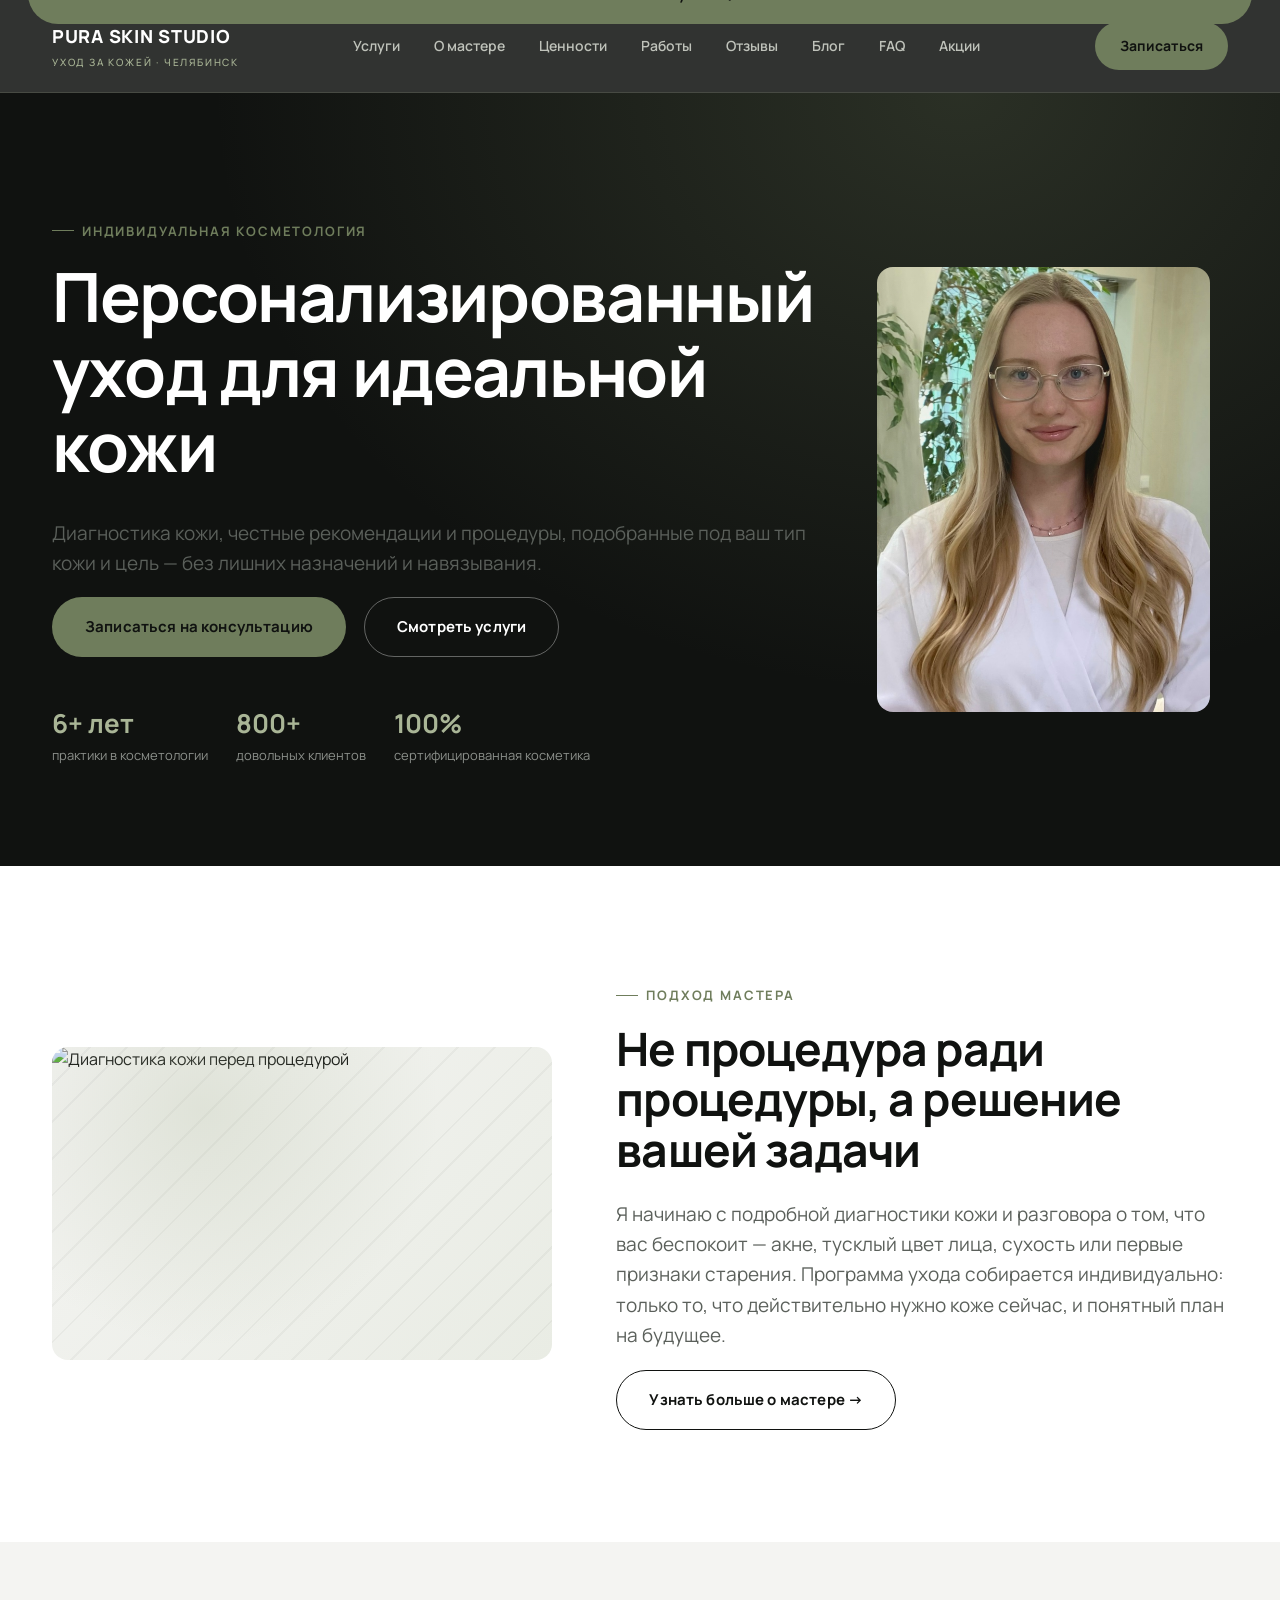
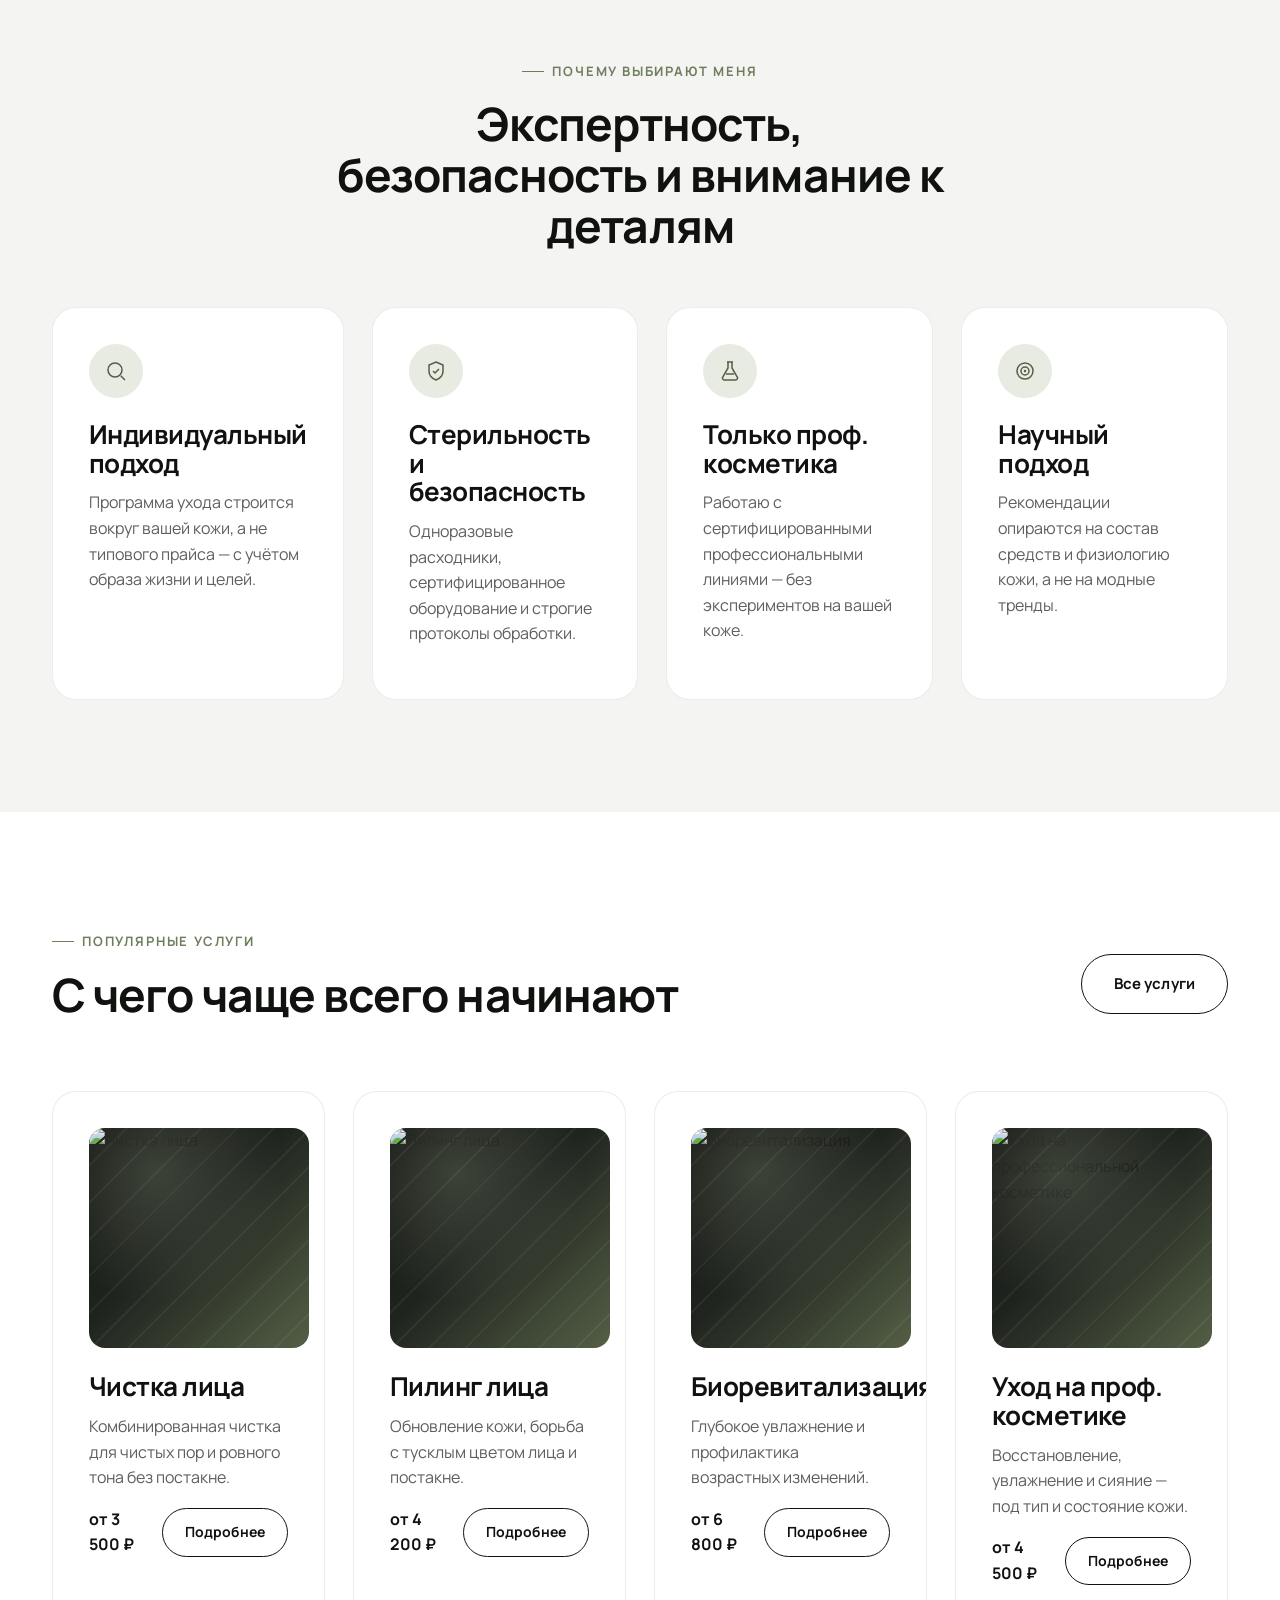
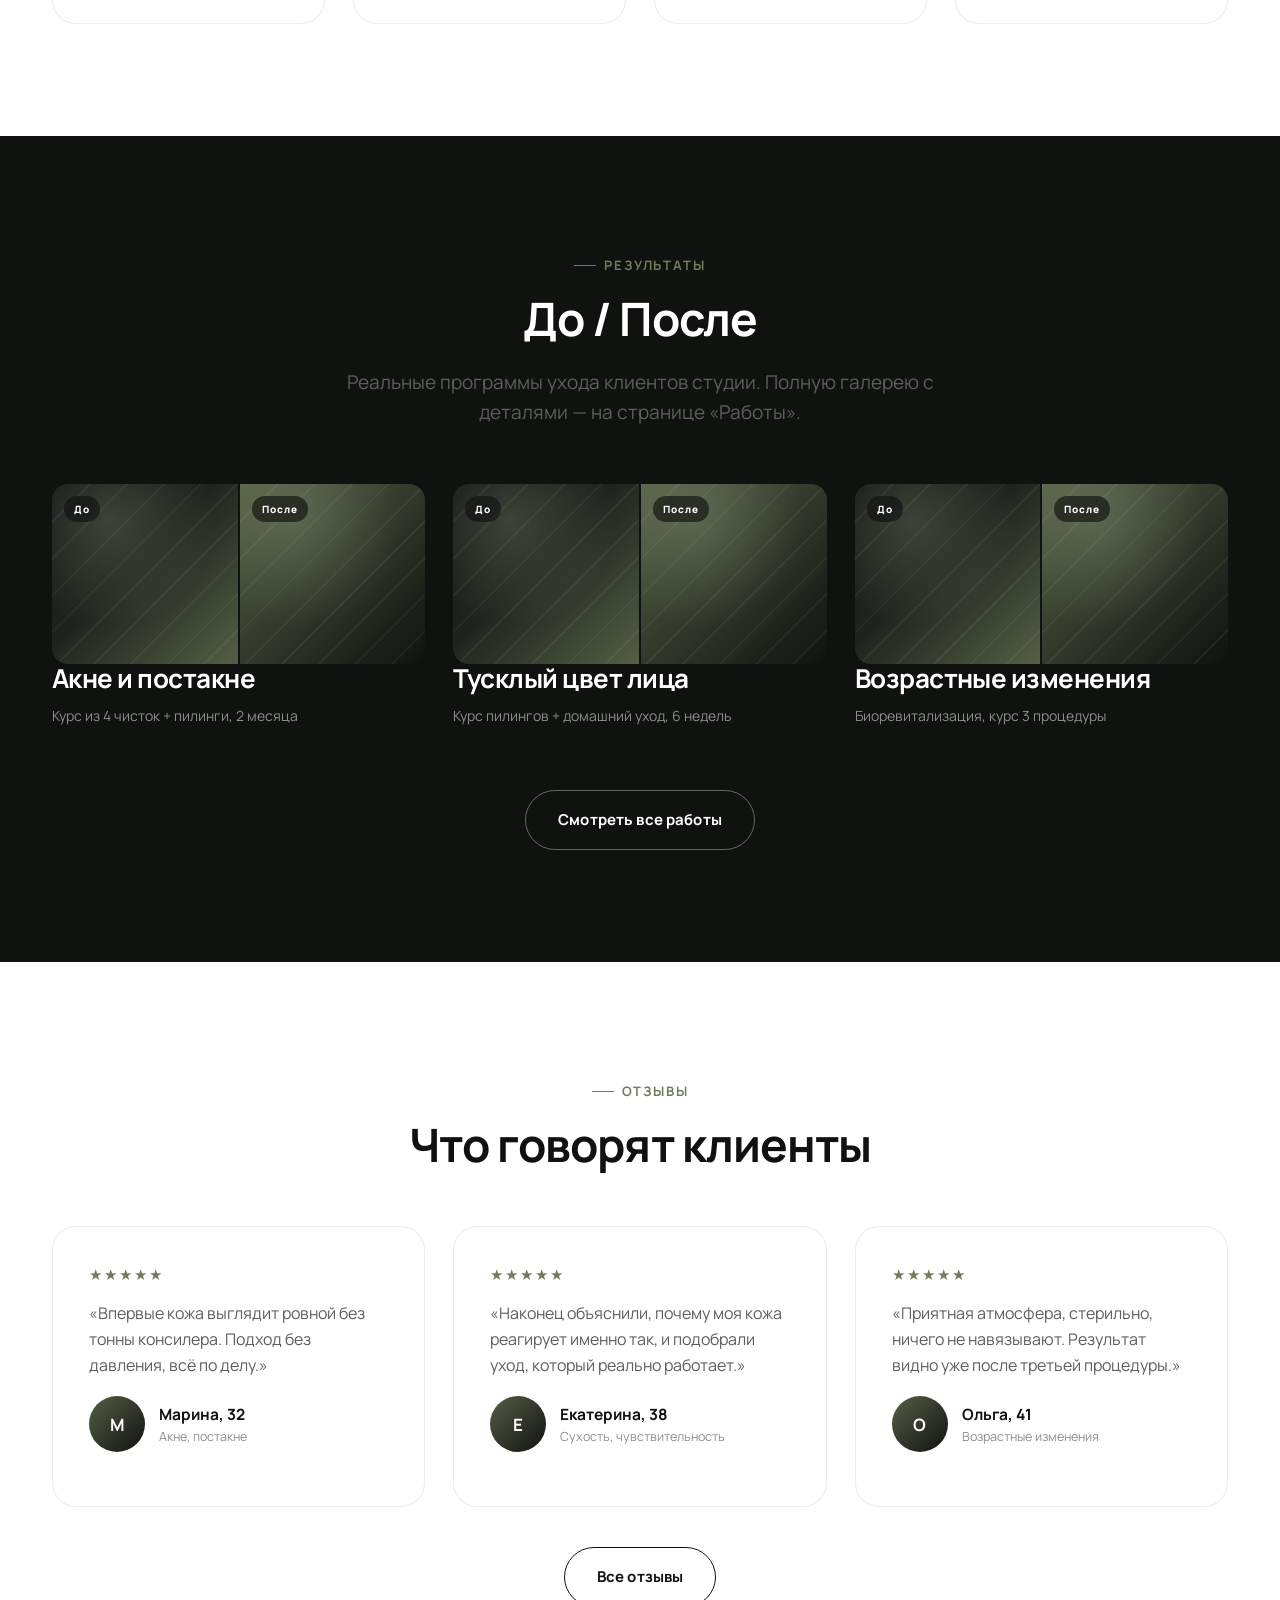
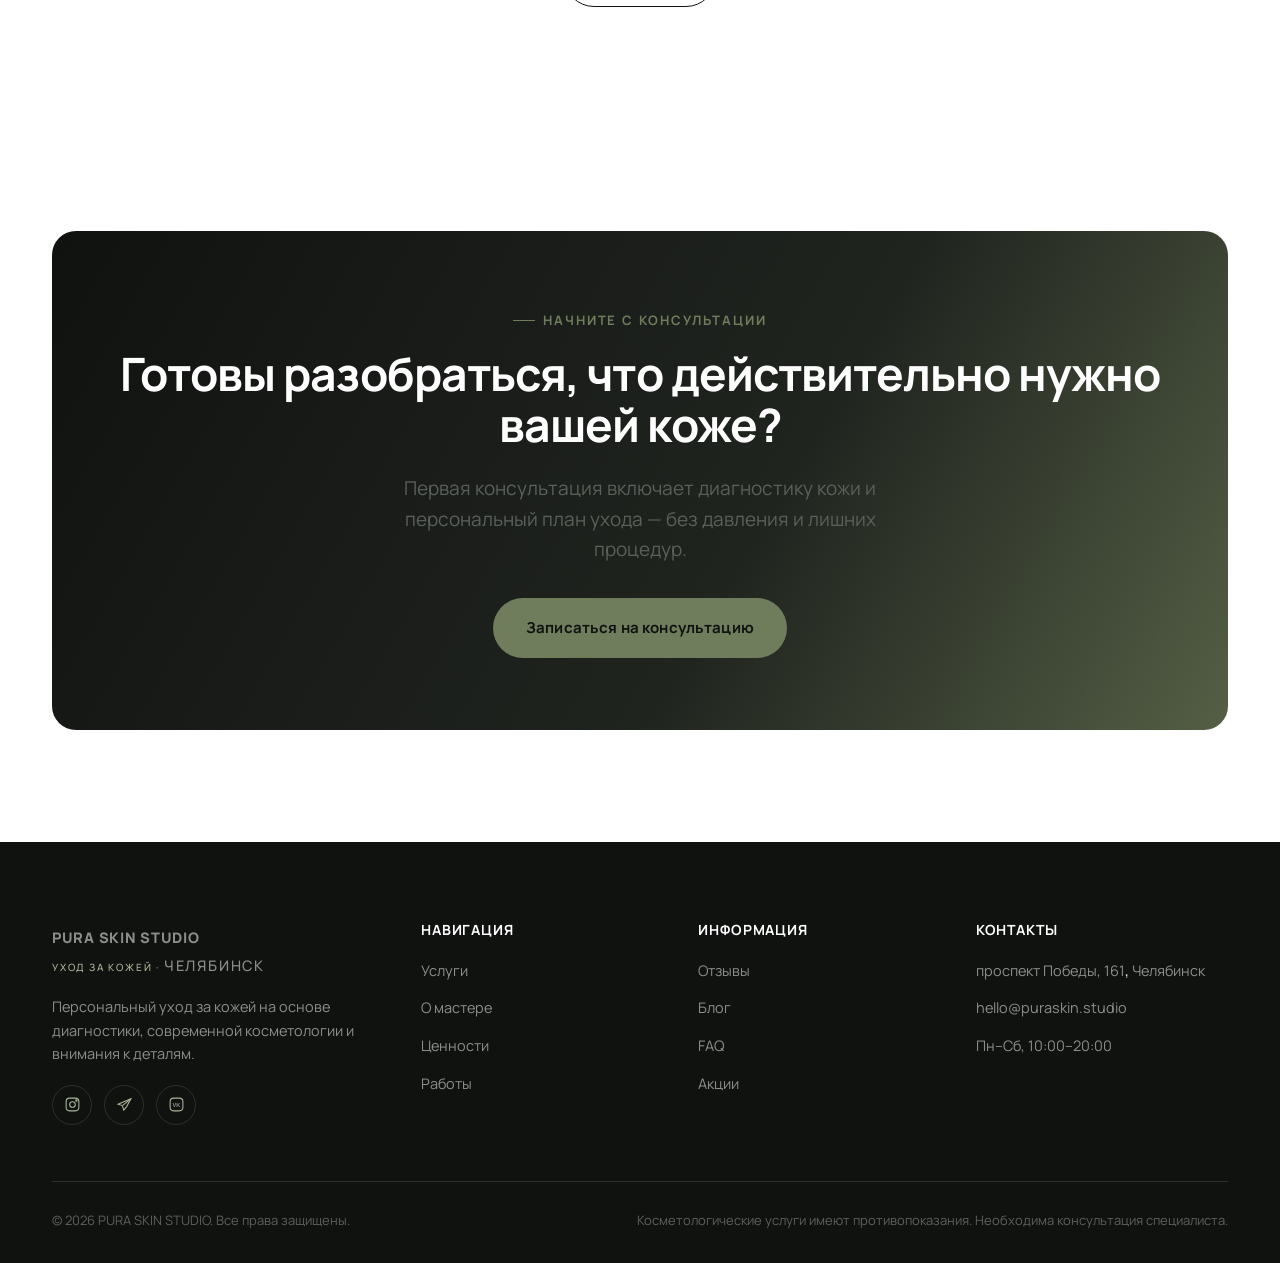
==== commit ede700ef: "Add real photos (portrait, diplomas, certificates), update experience badges and bio story" ====
--- a/index.html
+++ b/index.html
@@ -63,13 +63,13 @@
           <a href="services.html" class="btn btn-outline-dark">Смотреть услуги</a>
         </div>
         <div class="hero-badges">
-          <div class="hero-badge"><b>7+ лет</b><span>практики в косметологии</span></div>
-          <div class="hero-badge"><b>1200+</b><span>довольных клиентов</span></div>
+          <div class="hero-badge"><b>6+ лет</b><span>практики в косметологии</span></div>
+          <div class="hero-badge"><b>800+</b><span>довольных клиентов</span></div>
           <div class="hero-badge"><b>100%</b><span>сертифицированная косметика</span></div>
         </div>
       </div>
       <div class="reveal reveal-2 hover-zoom">
-        <div class="ph portrait"><p class="ph-label">Фото: портрет мастера за работой</p></div>
+        <div class="ph portrait"><img src="images/portrait-maria.jpg" alt="Мария Шумилова, косметолог" style="width:100%;height:100%;object-fit:cover;"></div>
       </div>
     </div>
   </section>
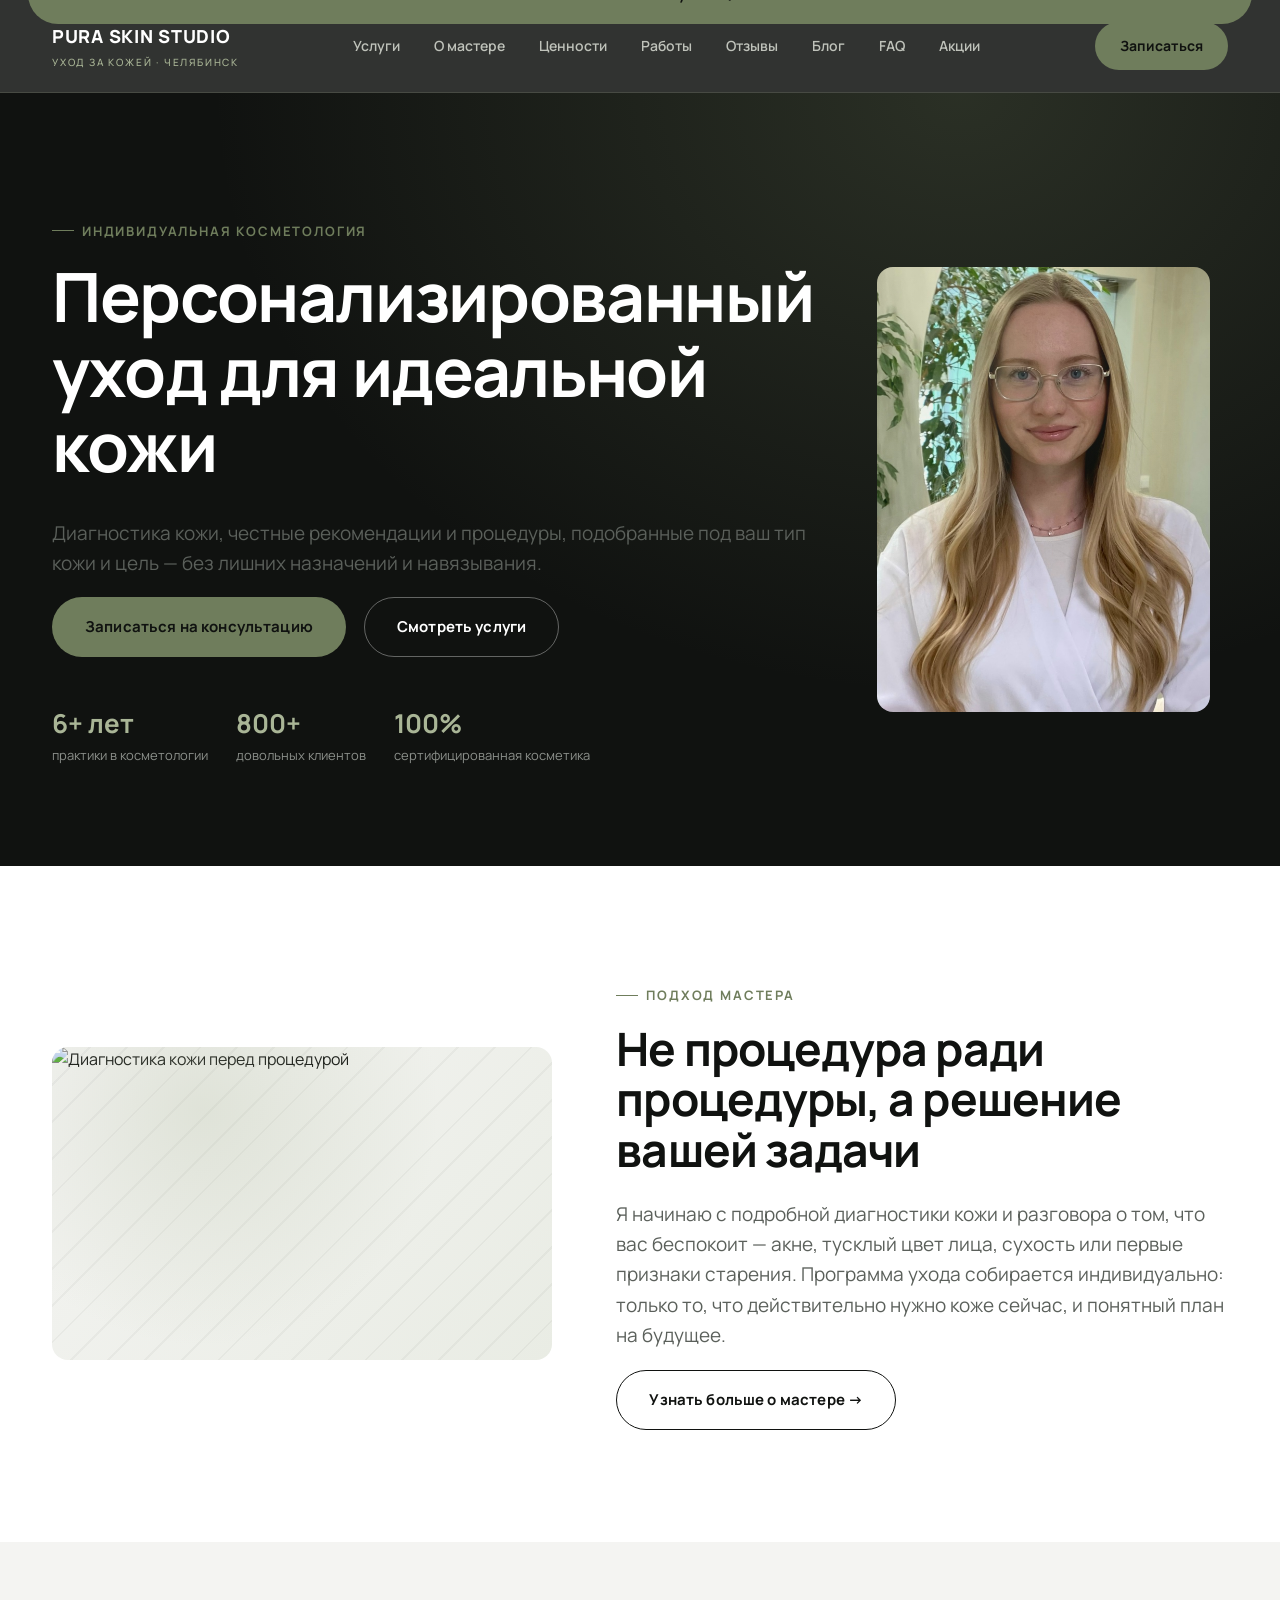
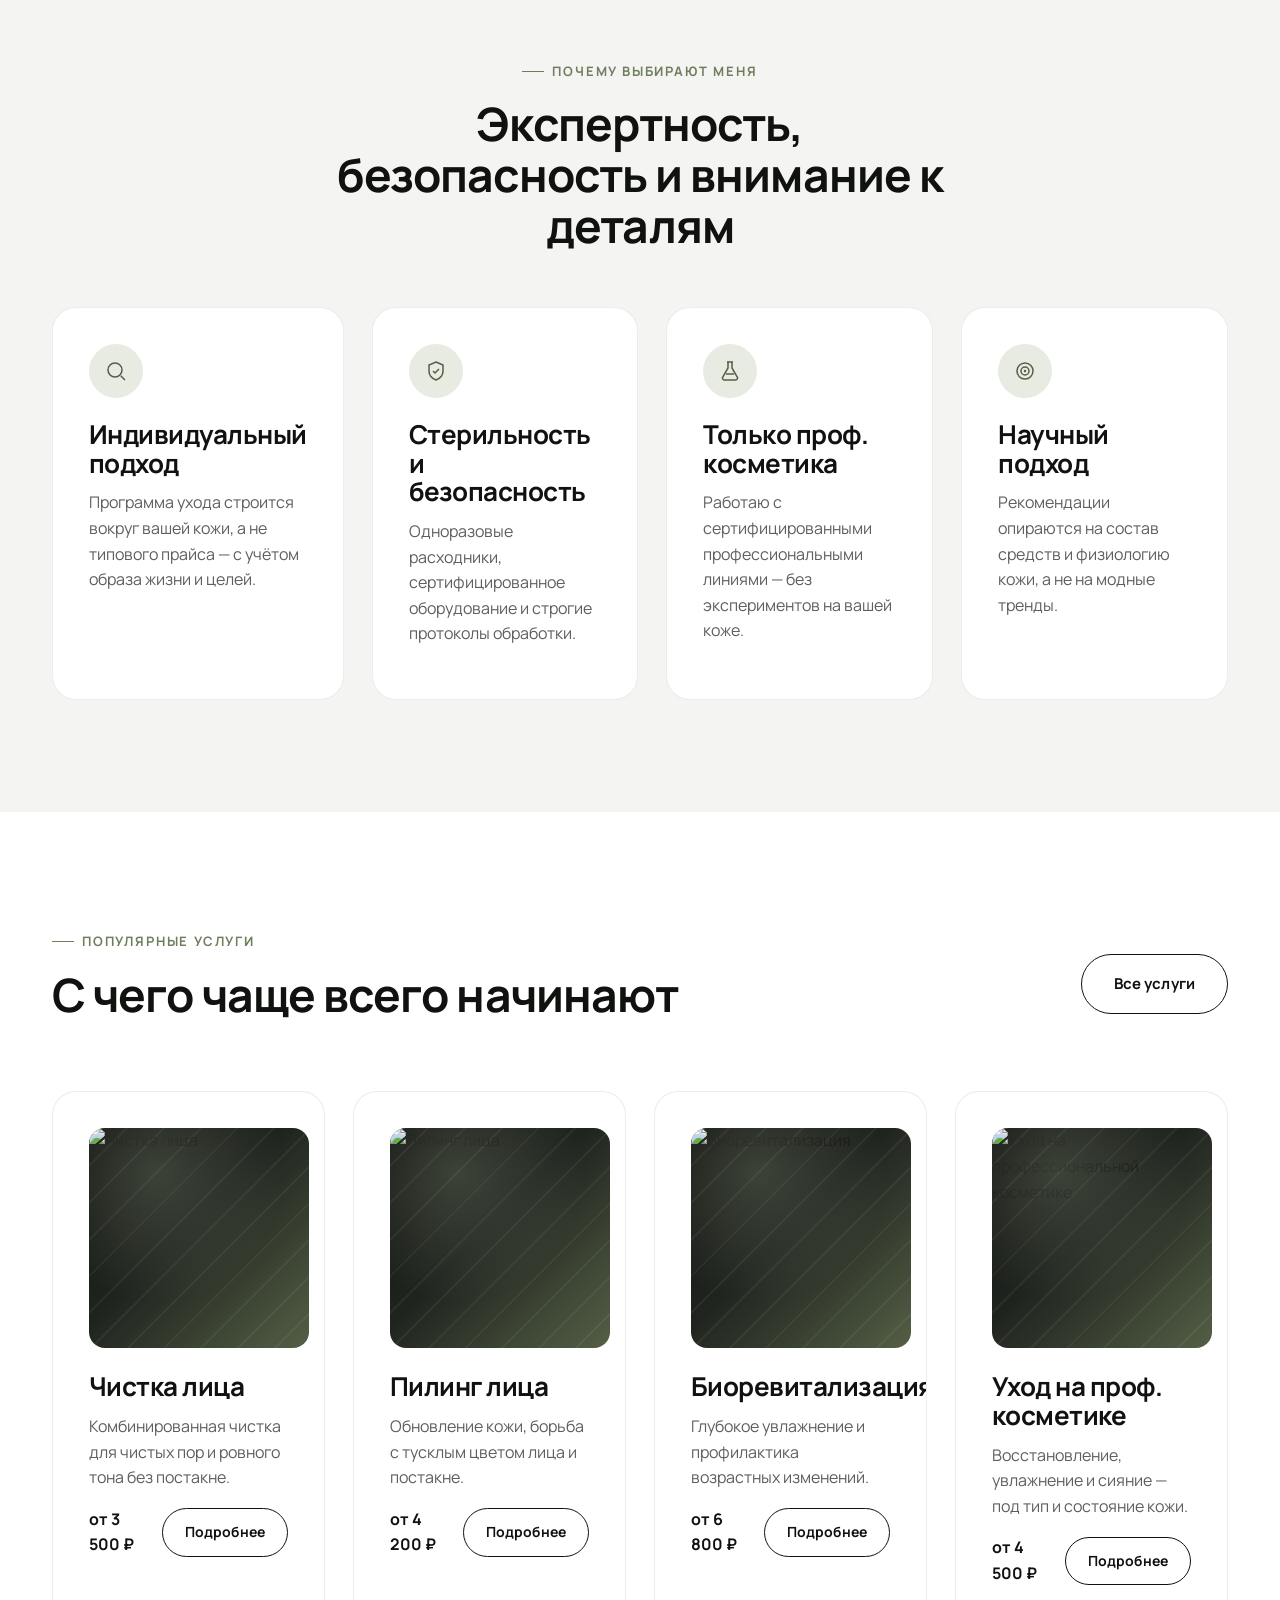
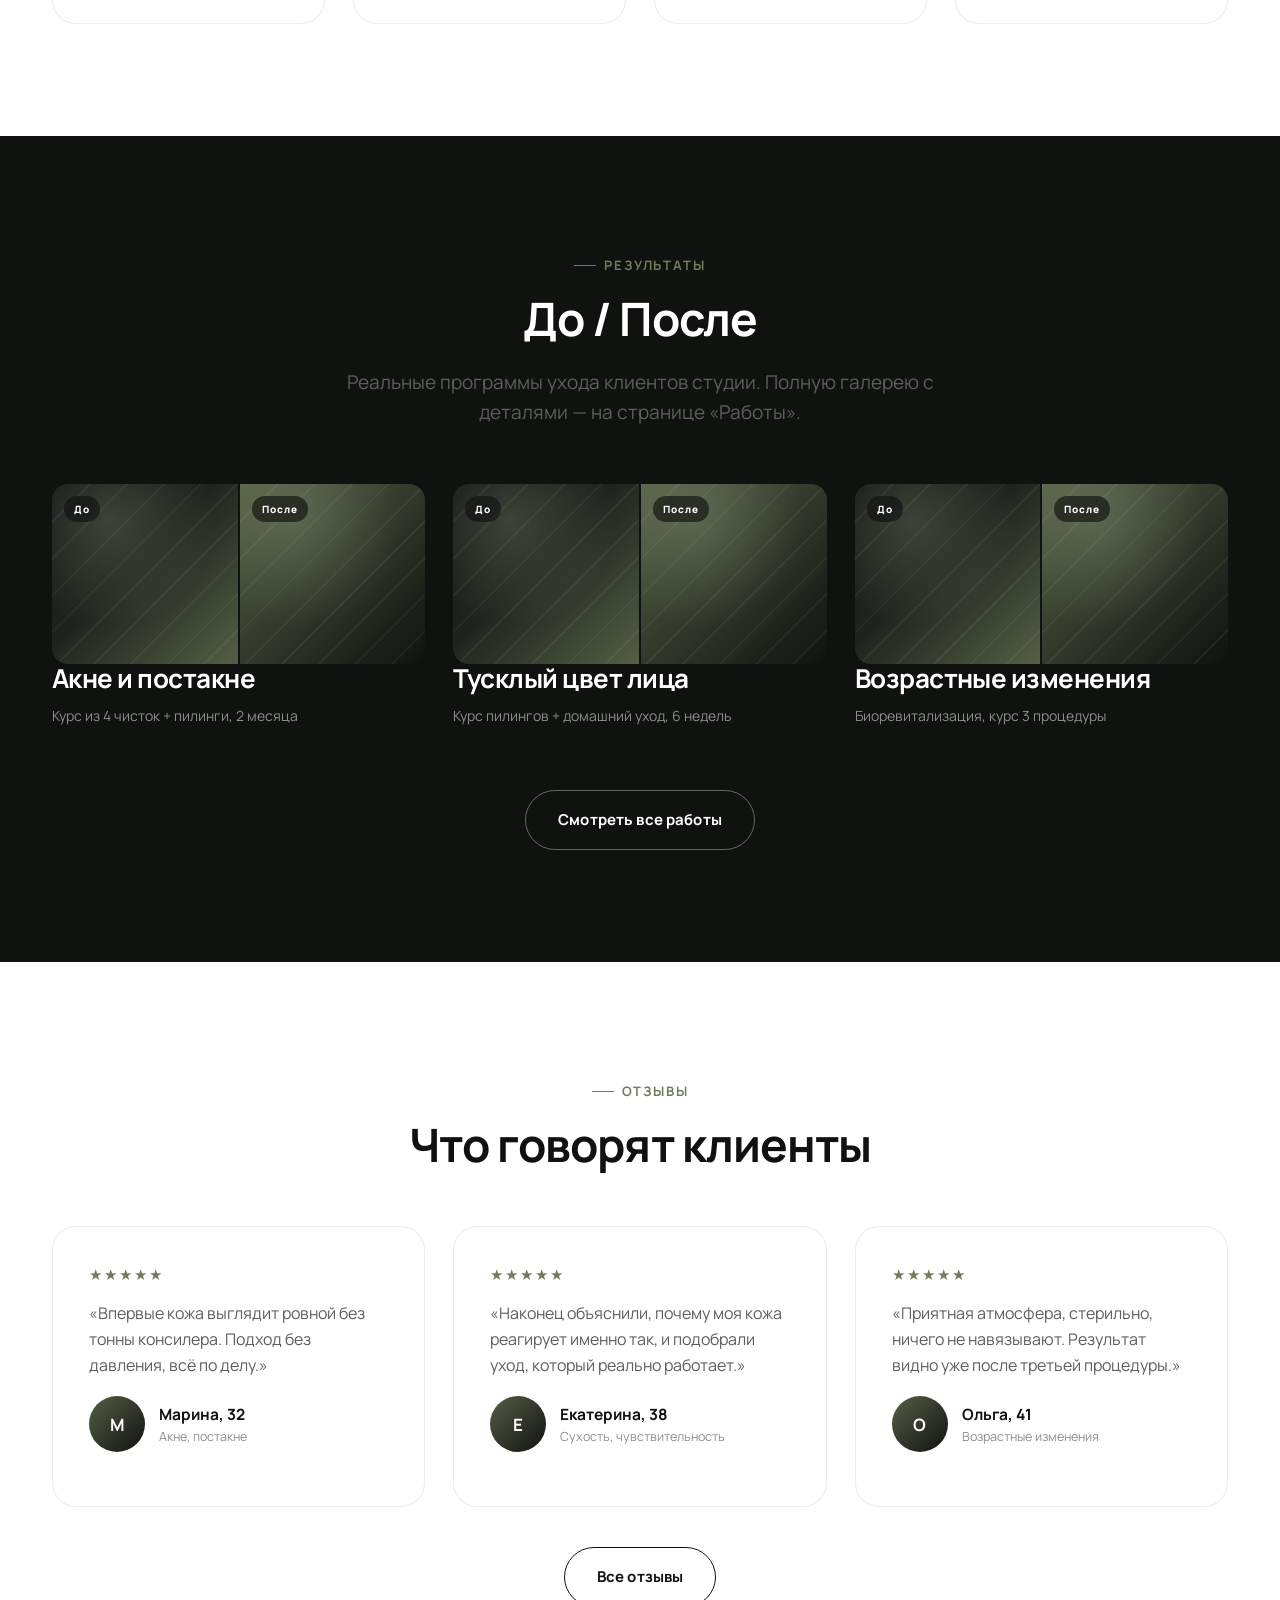
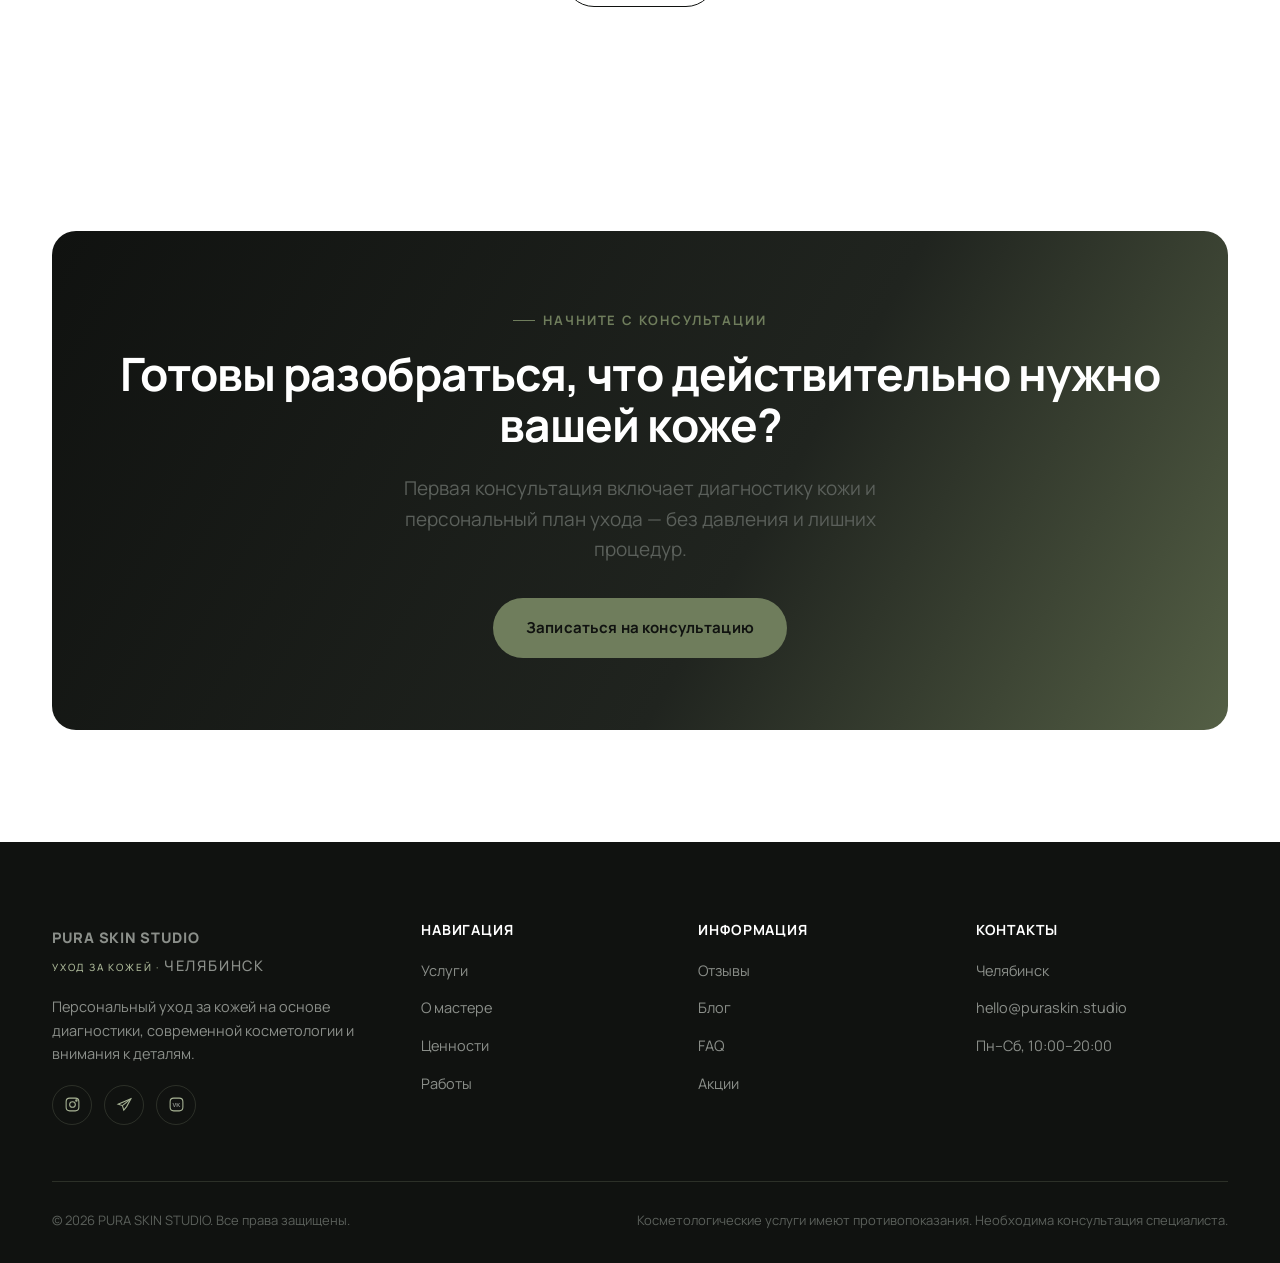
==== commit 15451080: "Убрать адрес студии из футера и конфига" ====
--- a/index.html
+++ b/index.html
@@ -271,7 +271,7 @@
       <div class="footer-col">
         <h4>Контакты</h4>
         <ul>
-          <li><span data-cfg="address"></span>, <span data-cfg="city"></span></li>
+          <li><span data-cfg="city"></span></li>
           <li><a href="#" data-cfg-href="email" data-cfg="email"></a></li>
           <li><span data-cfg="workHours"></span></li>
         </ul>
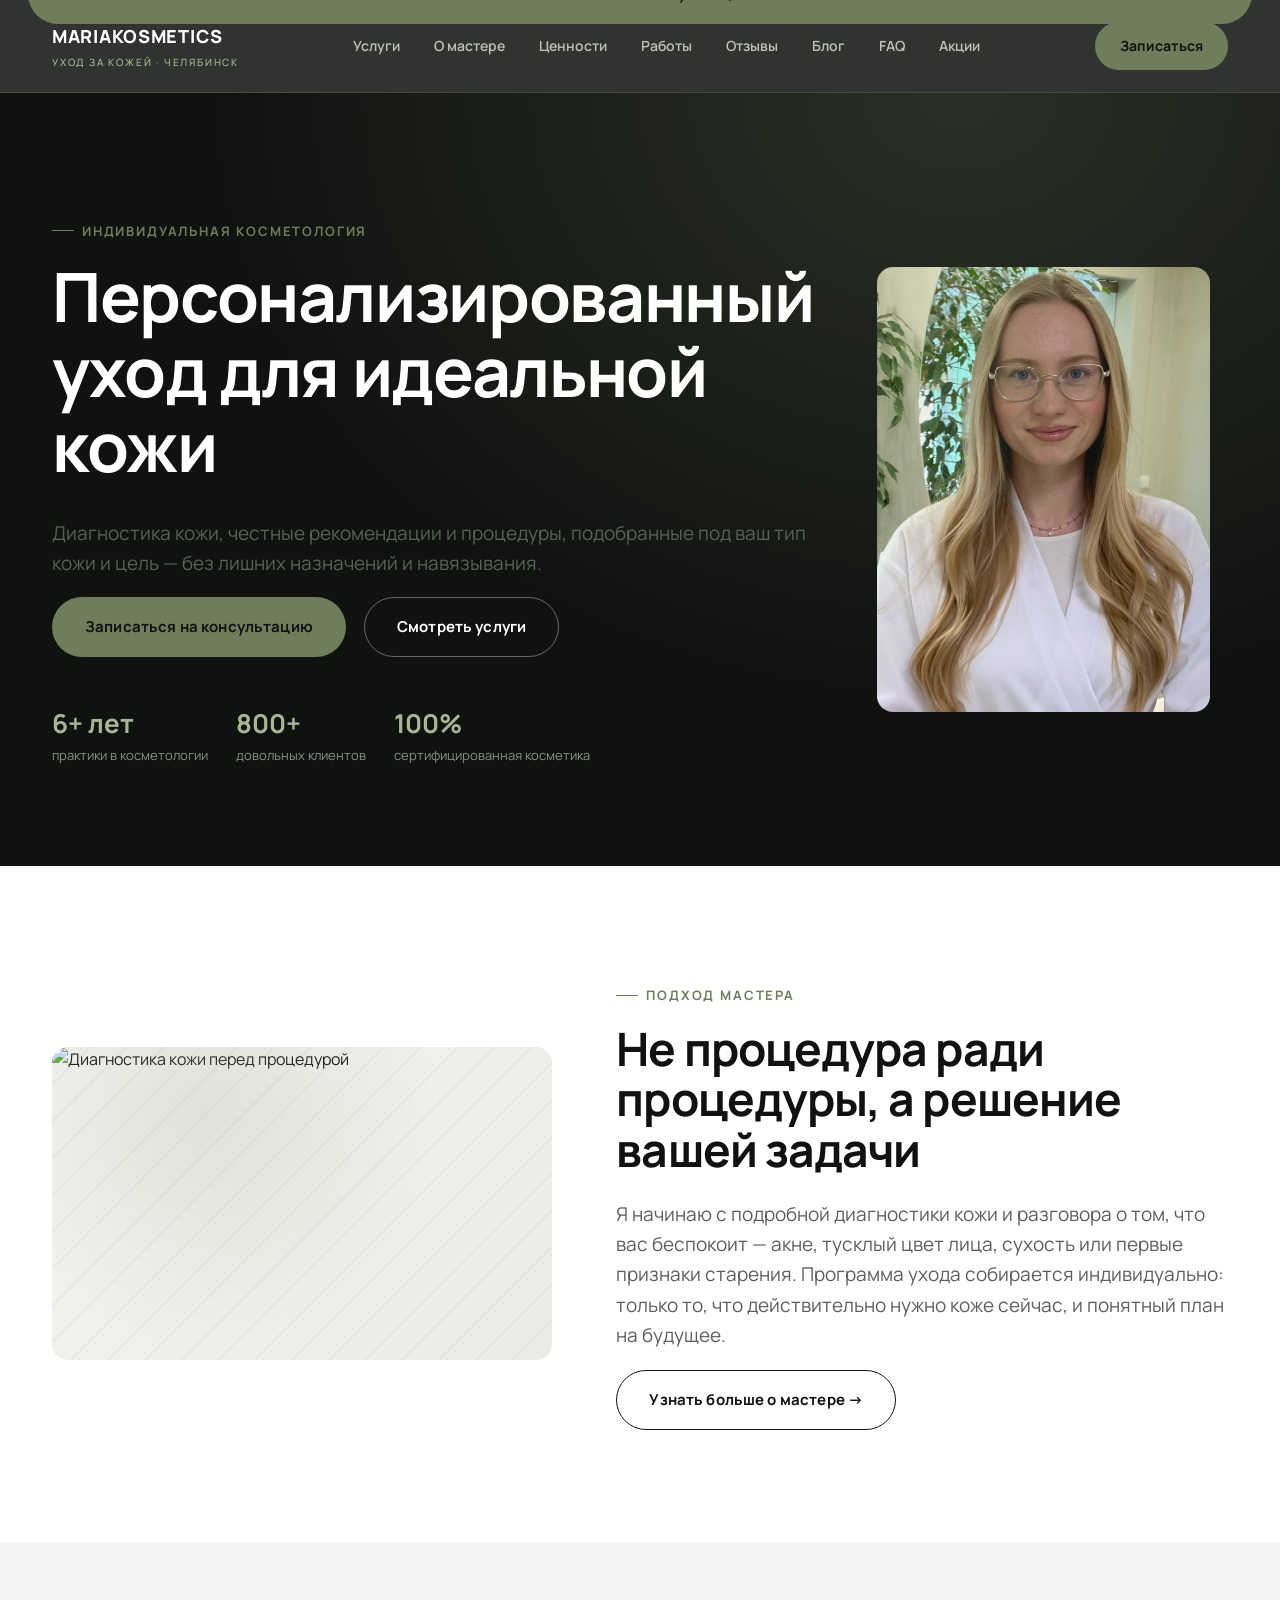
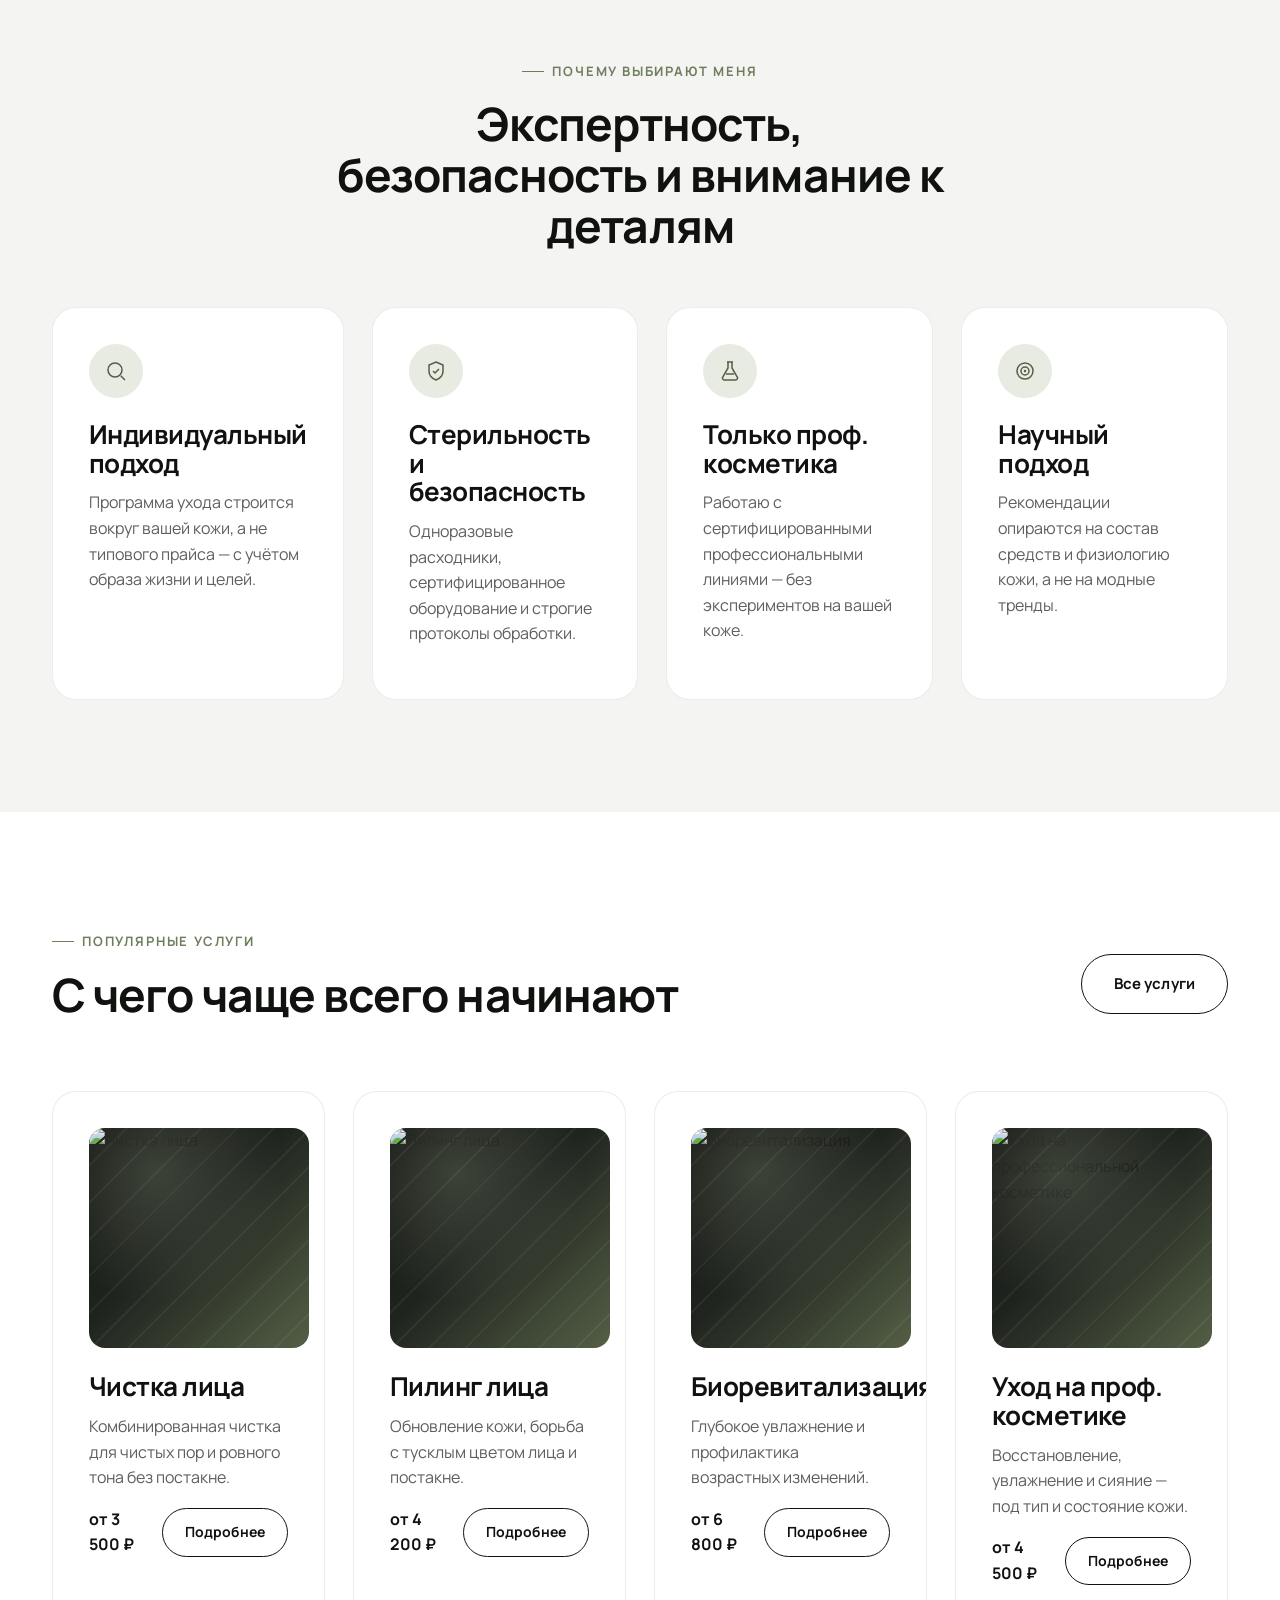
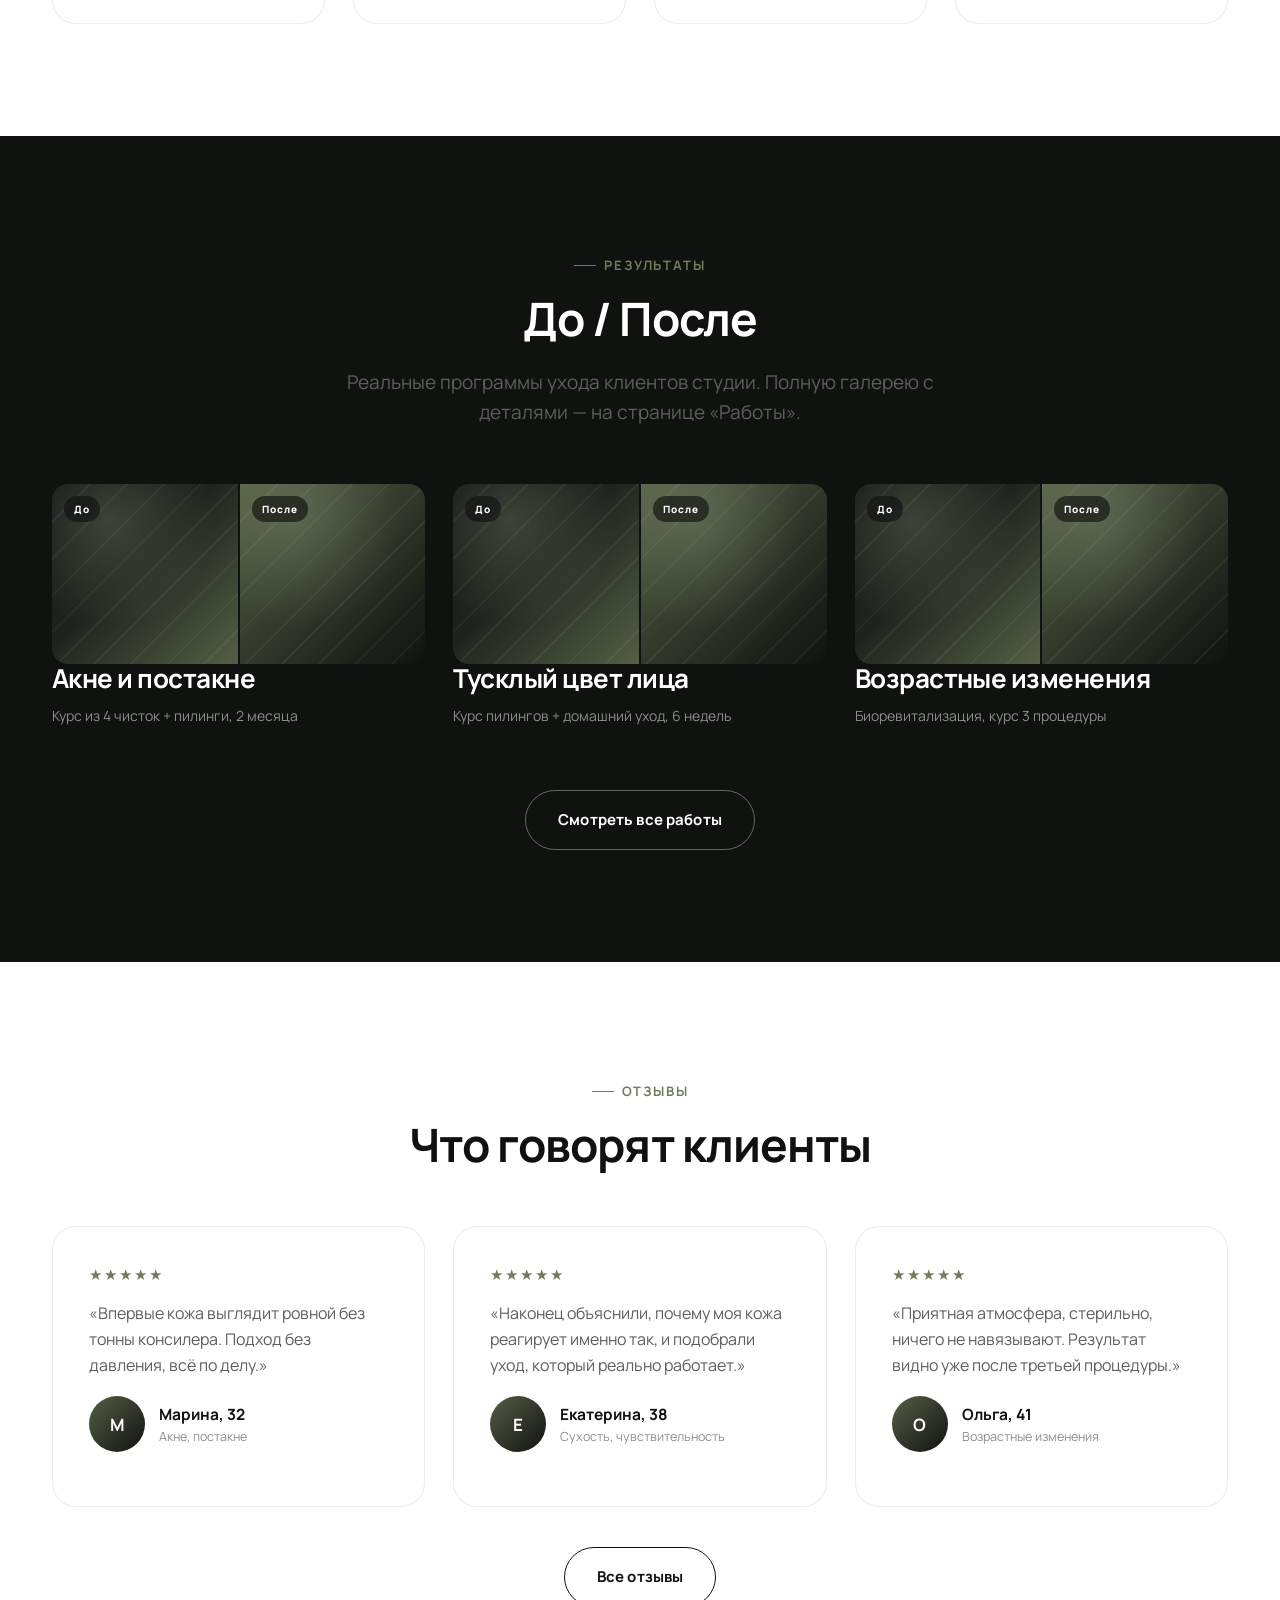
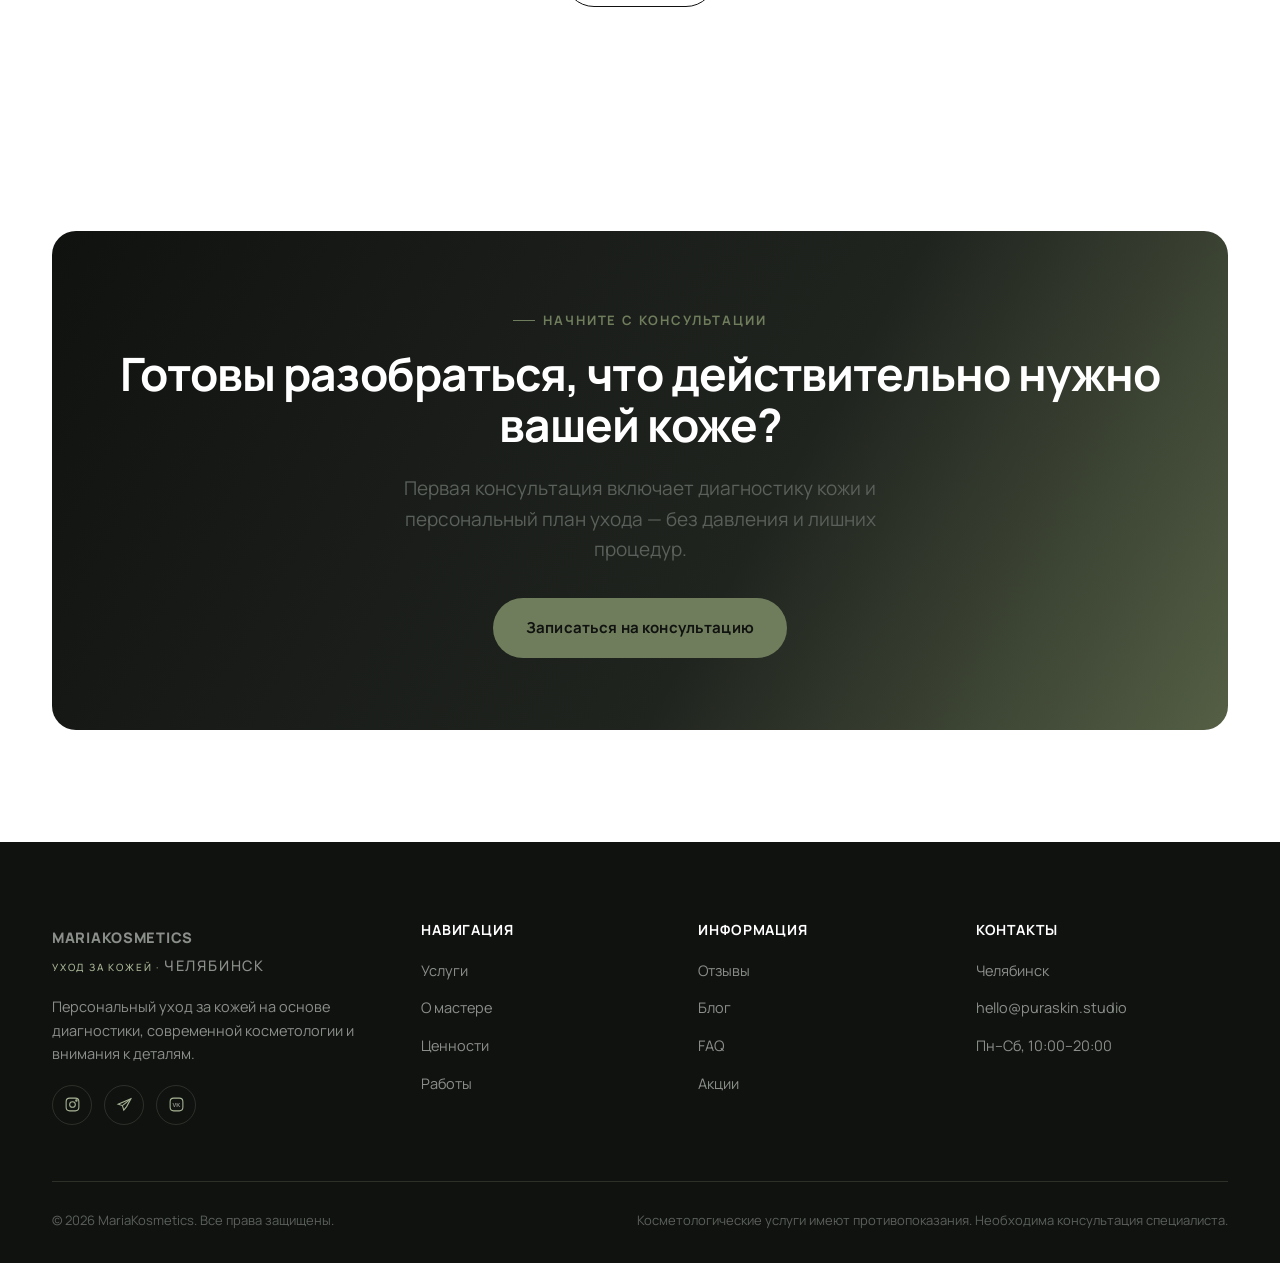
==== commit 3fb9f3fb: "Переименовать студию PURA SKIN STUDIO в MariaKosmetics" ====
--- a/index.html
+++ b/index.html
@@ -3,7 +3,7 @@
 <head>
 <meta charset="UTF-8">
 <meta name="viewport" content="width=device-width, initial-scale=1.0">
-<title>PURA SKIN STUDIO — персонализированный уход за кожей лица</title>
+<title>MariaKosmetics — персонализированный уход за кожей лица</title>
 <meta name="description" content="Индивидуальная косметология: диагностика кожи, честные рекомендации и процедуры, подобранные под вашу задачу. Запись на консультацию онлайн.">
 <link rel="preconnect" href="https://fonts.googleapis.com">
 <link href="https://fonts.googleapis.com/css2?family=Manrope:wght@400;500;600;700;800&display=swap" rel="stylesheet">
--- a/css/style.css
+++ b/css/style.css
@@ -514,6 +514,22 @@
 .filter-btn:hover{ border-color: var(--c-green); }
 .filter-btn.active{ background: var(--c-black); color:var(--c-white); border-color: var(--c-black); }
 
+.checkbox-row{ display:flex; gap:10px; flex-wrap:wrap; }
+.checkbox-chip{
+  display:inline-flex; align-items:center;
+  border: 1px solid var(--c-border-light);
+  background: var(--c-white);
+  padding: 10px 20px;
+  border-radius: 100px;
+  font-size: 13.5px;
+  font-weight:600;
+  cursor:pointer;
+  transition: all .25s;
+}
+.checkbox-chip input{ position:absolute; opacity:0; width:0; height:0; }
+.checkbox-chip:hover{ border-color: var(--c-green); }
+.checkbox-chip:has(input:checked){ background: var(--c-black); color:var(--c-white); border-color: var(--c-black); }
+
 /* ---------- Reviews ---------- */
 .stars{ color: var(--c-green); font-size:15px; letter-spacing:2px; }
 .review-head{ display:flex; align-items:center; gap:14px; margin-bottom:18px; }
@@ -649,8 +665,8 @@
 .timeline-item b{ color: var(--c-green-dark); font-size:15px; }
 
 /* ---------- Promo ---------- */
-.promo-card{ position:relative; overflow:hidden; }
-.promo-badge{ position:absolute; top:24px; right:24px; background: var(--c-green); color:var(--c-black); font-size:11px; font-weight:800; letter-spacing:.06em; text-transform:uppercase; padding:7px 14px; border-radius:100px; }
+.promo-card{ position:relative; }
+.promo-badge{ display:inline-block; margin-bottom:16px; background: var(--c-green); color:var(--c-black); font-size:11px; font-weight:800; letter-spacing:.06em; text-transform:uppercase; padding:7px 14px; border-radius:100px; }
 .promo-price{ font-size: 34px; font-weight:800; margin: 14px 0; }
 .promo-old{ text-decoration: line-through; color: var(--c-gray); font-size:18px; margin-left:10px; font-weight:500; }
 .promo-expiry{ font-size:12.5px; color:var(--c-gray); margin-top:18px; }
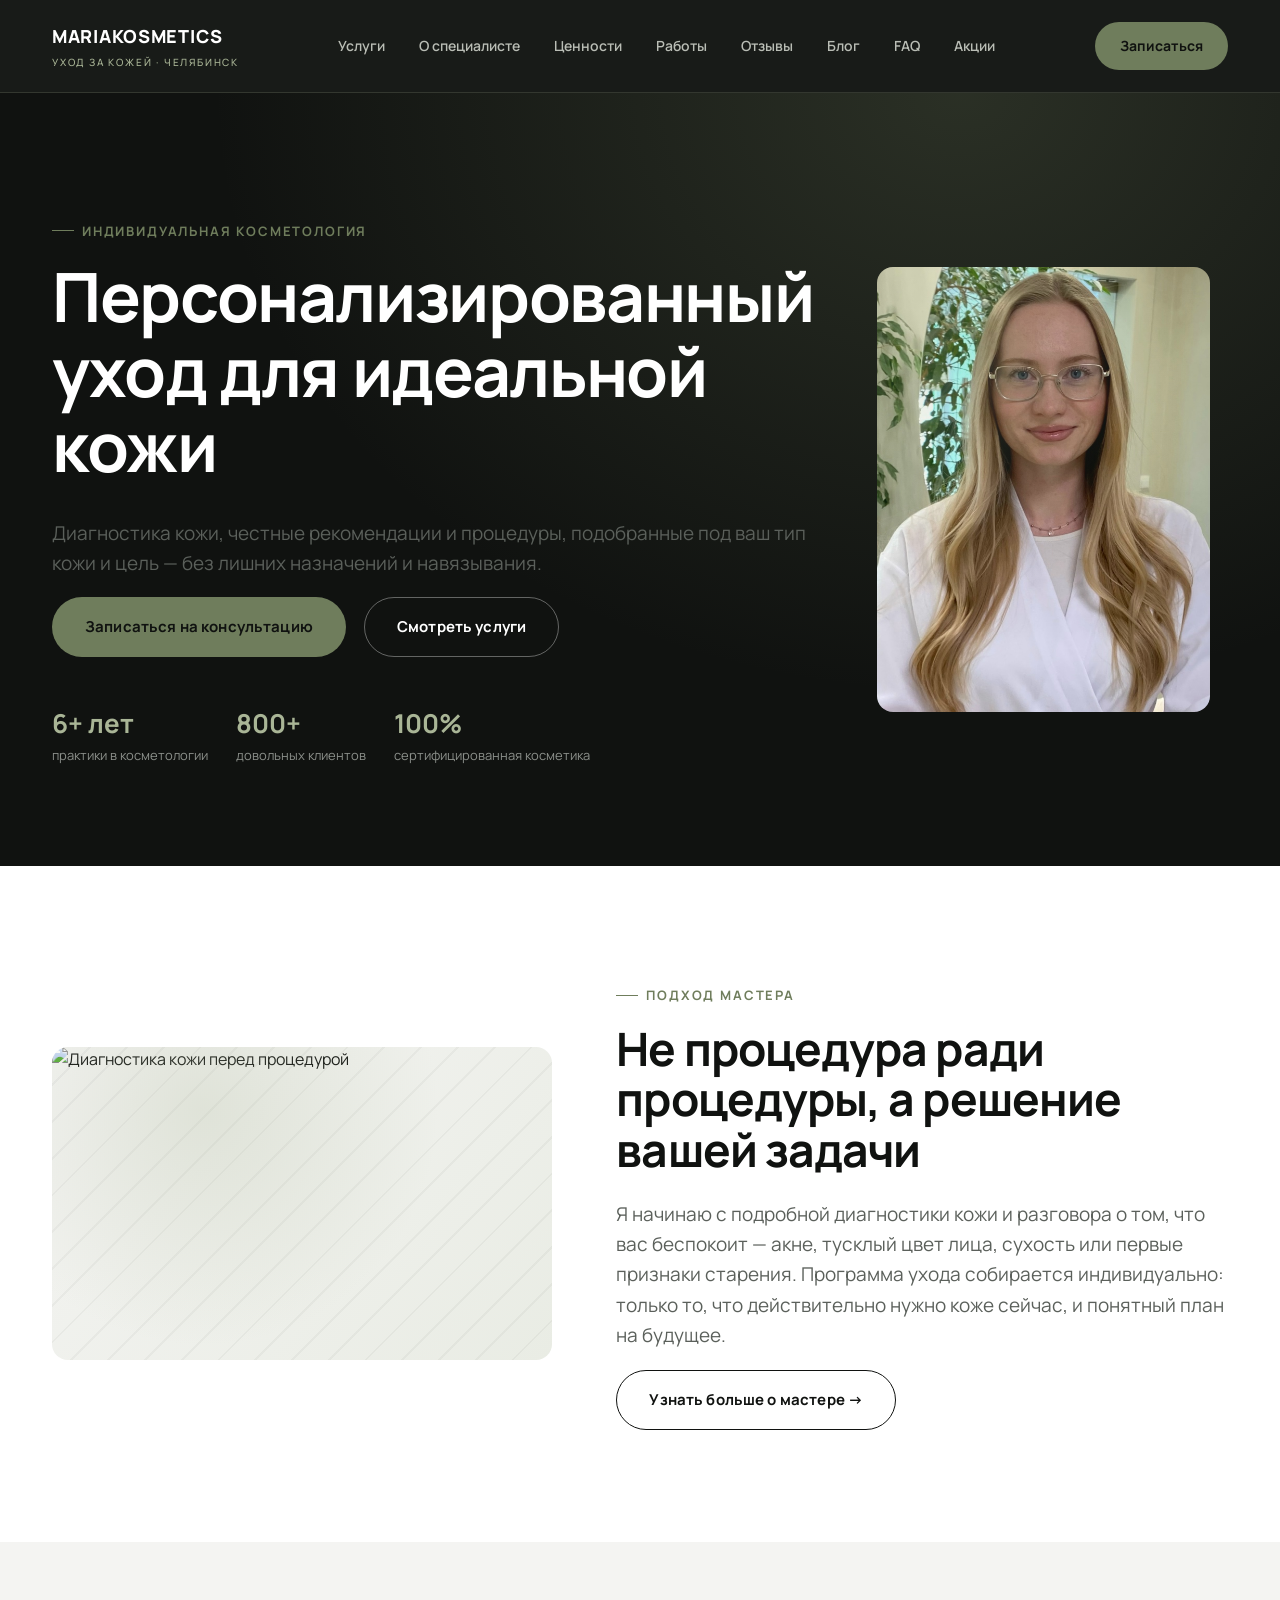
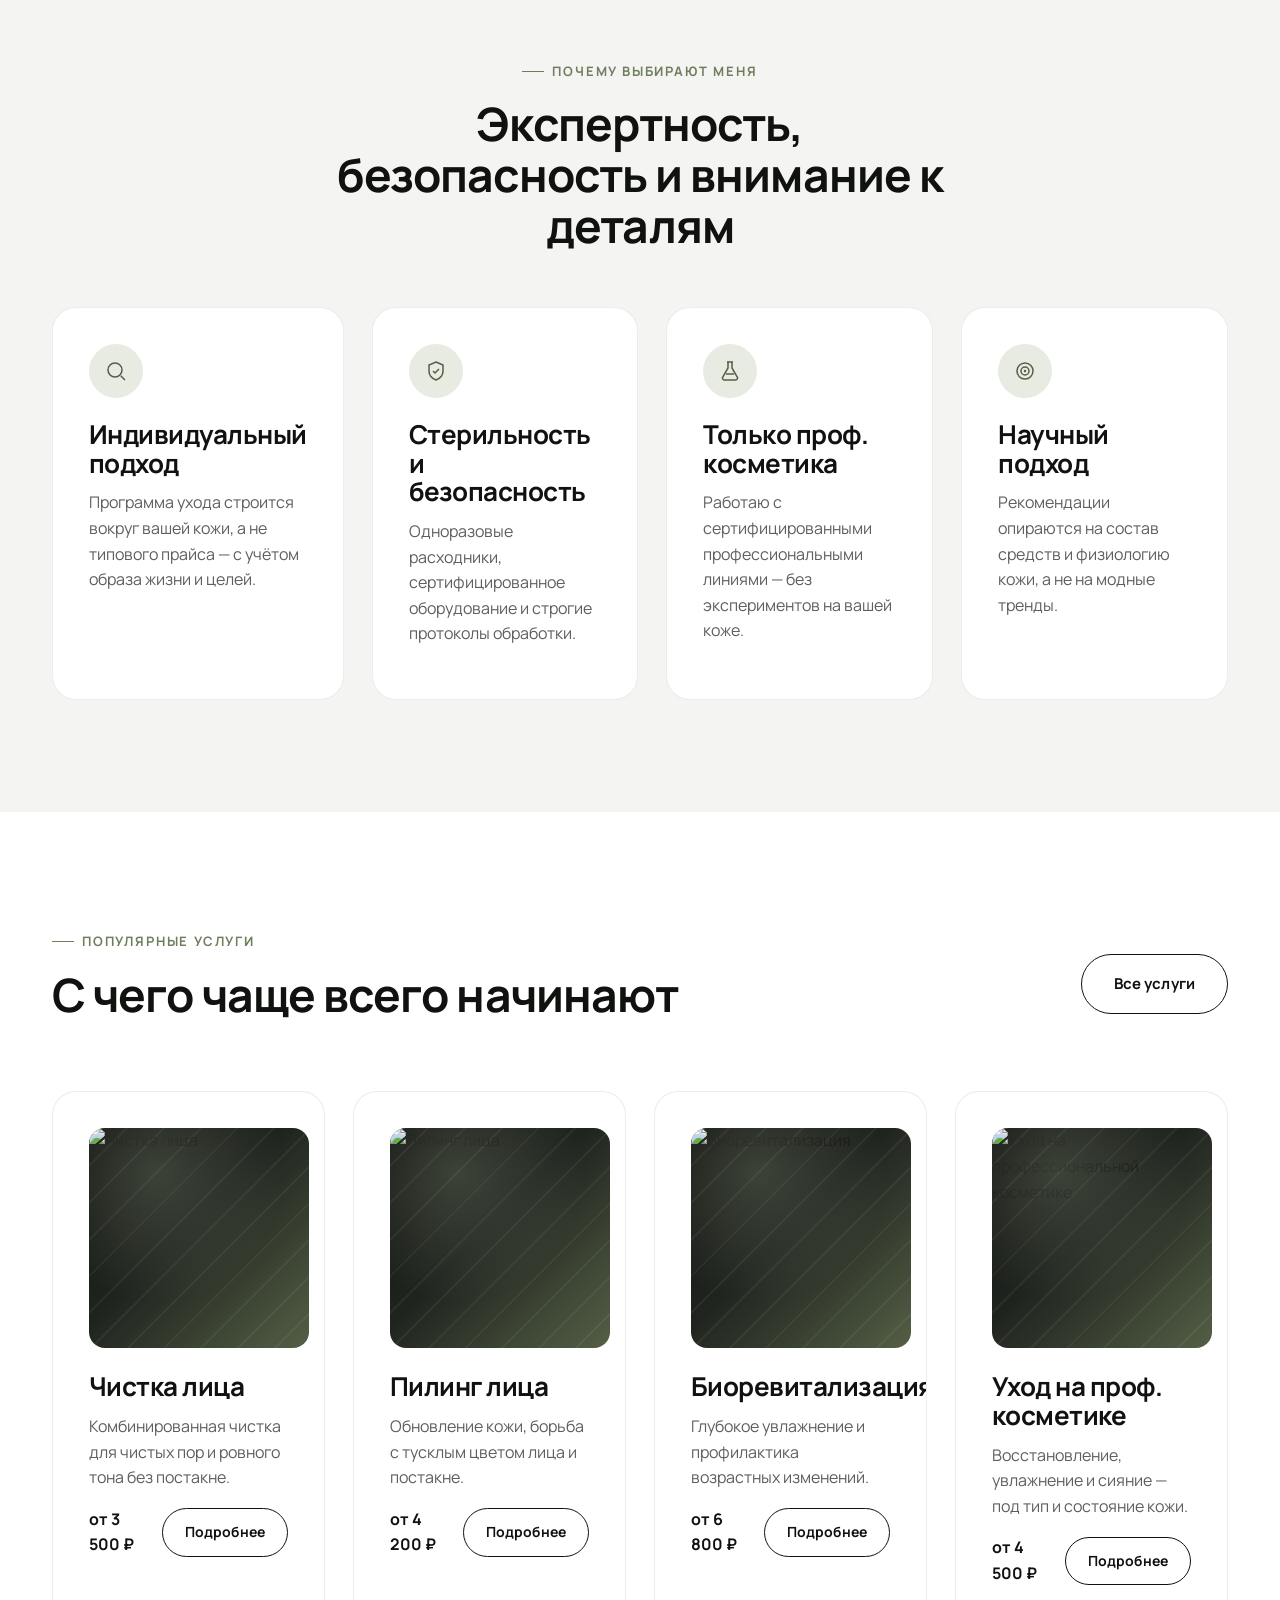
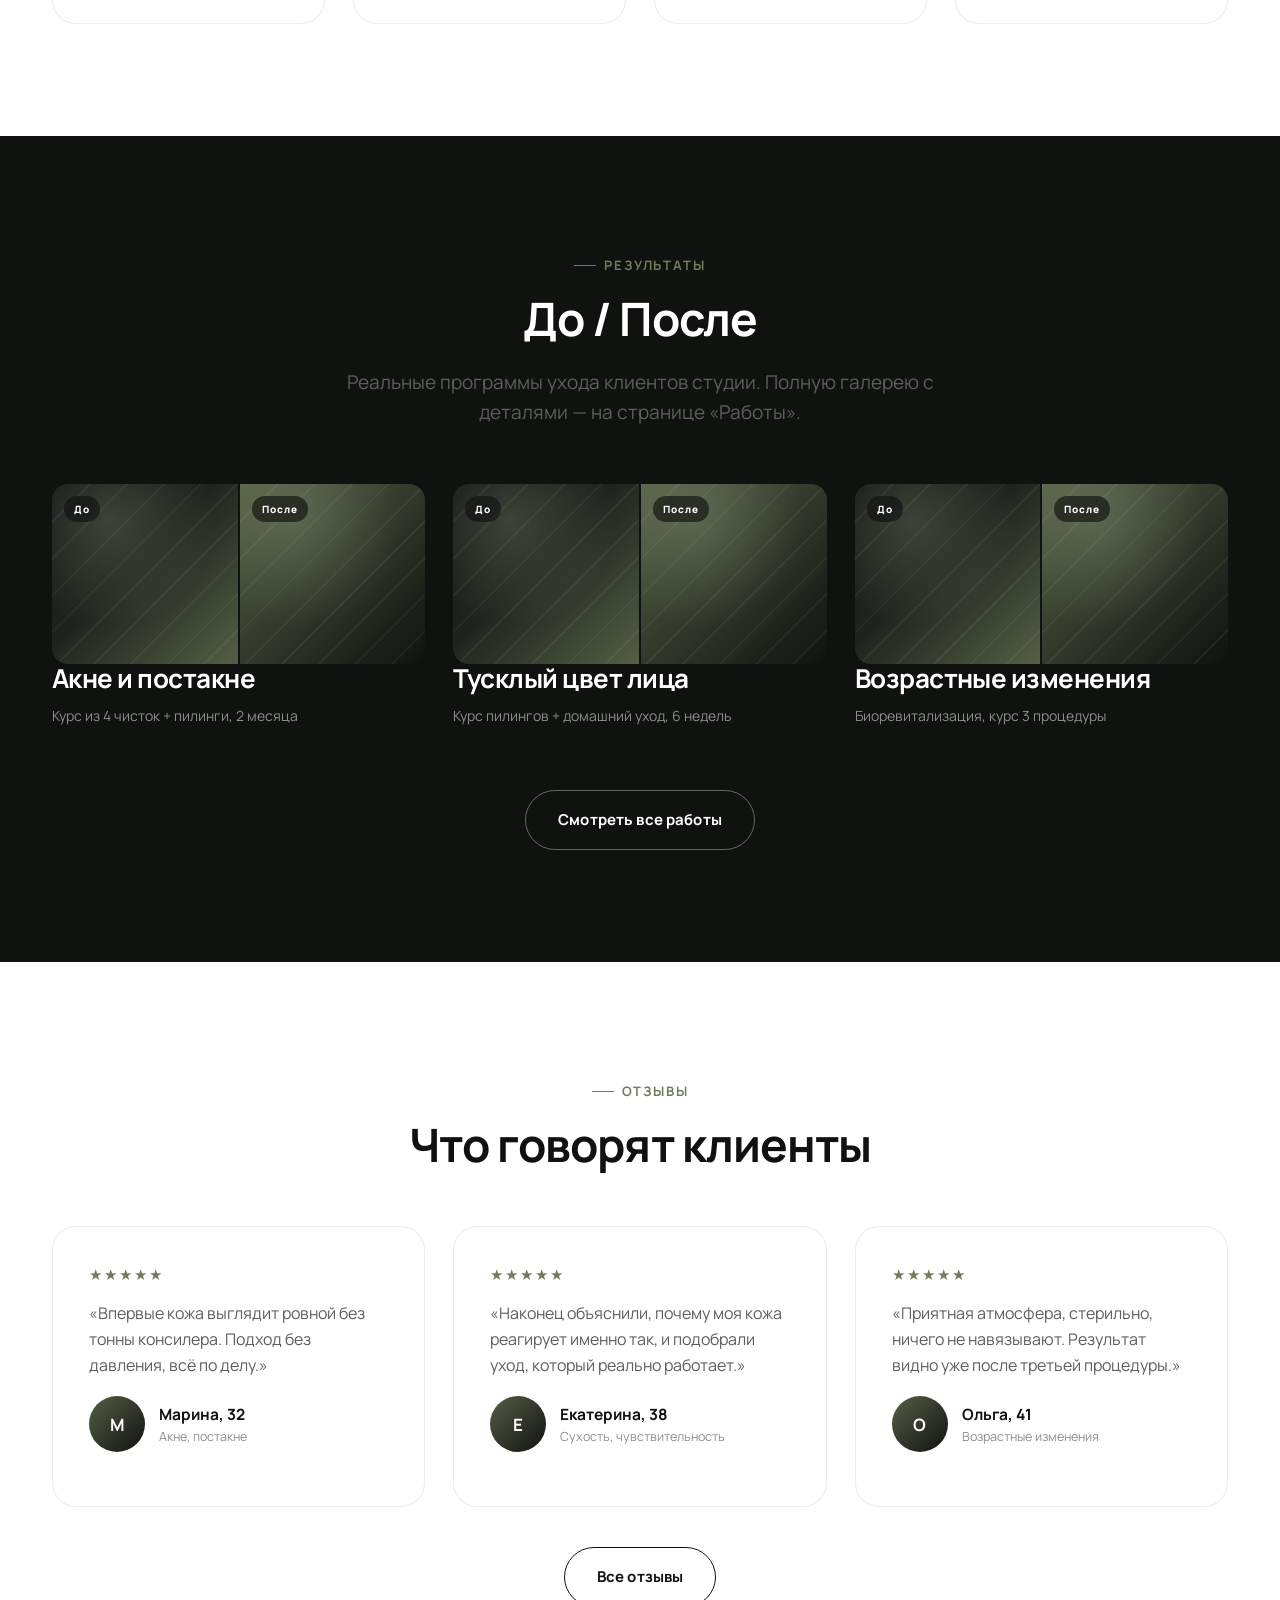
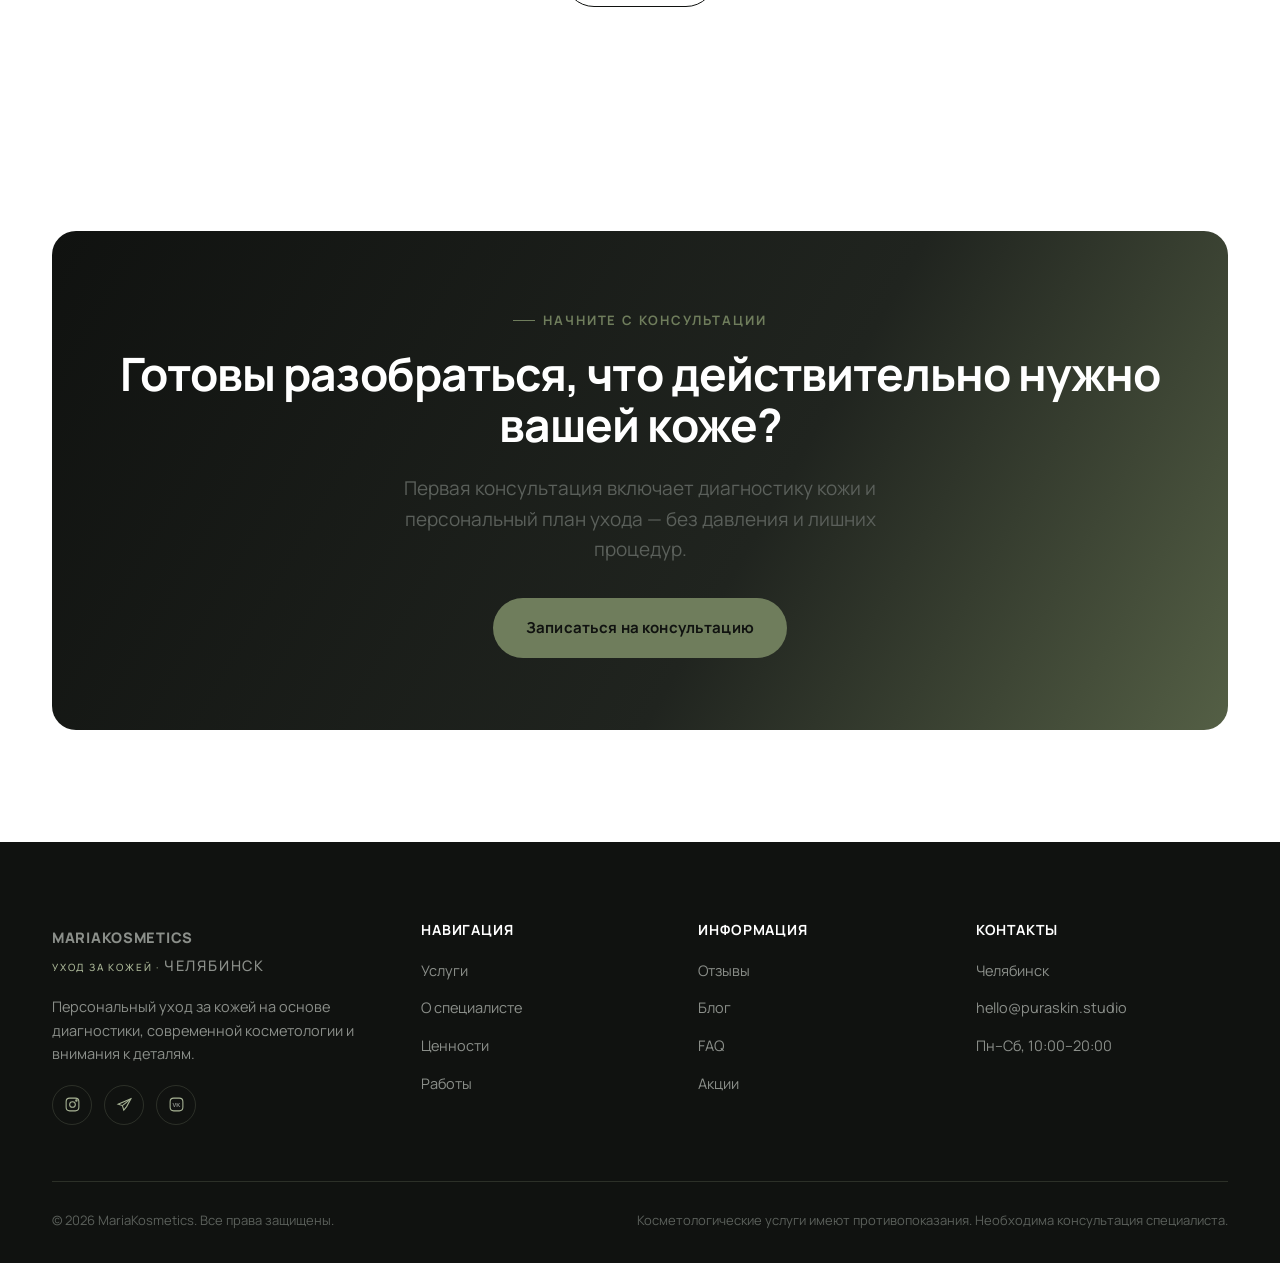
==== commit b229ef53: "Добавить фото услуг, ссылку на VK-сообщество, обновить FAQ и раздел о мастере - Заменить фото-заглуш" ====
--- a/index.html
+++ b/index.html
@@ -16,7 +16,7 @@
     <a href="index.html" class="logo"><span data-cfg="studioName"></span><small>Уход за кожей · <span data-cfg="city"></span></small></a>
     <nav class="nav-desktop">
       <a href="services.html" data-nav="services.html">Услуги</a>
-      <a href="about.html" data-nav="about.html">О мастере</a>
+      <a href="about.html" data-nav="about.html">О специалисте</a>
       <a href="values.html" data-nav="values.html">Ценности</a>
       <a href="gallery.html" data-nav="gallery.html">Работы</a>
       <a href="reviews.html" data-nav="reviews.html">Отзывы</a>
@@ -39,7 +39,7 @@
   <nav>
     <a href="index.html" data-nav="index.html">Главная</a>
     <a href="services.html" data-nav="services.html">Услуги</a>
-    <a href="about.html" data-nav="about.html">О мастере</a>
+    <a href="about.html" data-nav="about.html">О специалисте</a>
     <a href="values.html" data-nav="values.html">Ценности</a>
     <a href="gallery.html" data-nav="gallery.html">Работы</a>
     <a href="reviews.html" data-nav="reviews.html">Отзывы</a>
@@ -254,7 +254,7 @@
         <h4>Навигация</h4>
         <ul>
           <li><a href="services.html">Услуги</a></li>
-          <li><a href="about.html">О мастере</a></li>
+          <li><a href="about.html">О специалисте</a></li>
           <li><a href="values.html">Ценности</a></li>
           <li><a href="gallery.html">Работы</a></li>
         </ul>
--- a/css/style.css
+++ b/css/style.css
@@ -32,7 +32,7 @@
 }
 
 *, *::before, *::after{ box-sizing: border-box; }
-html{ scroll-behavior: smooth; }
+html{ scroll-behavior: smooth; overflow-x: hidden; }
 body{
   margin:0;
   font-family: var(--font-main);
@@ -40,7 +40,7 @@
   color: var(--c-black);
   line-height: 1.6;
   -webkit-font-smoothing: antialiased;
-  overflow-x: hidden;
+  position: relative;
 }
 img{ max-width:100%; display:block; }
 a{ color: inherit; text-decoration: none; }
@@ -150,9 +150,7 @@
   position: sticky;
   top: 0;
   z-index: 500;
-  background: rgba(16,18,16,.86);
-  backdrop-filter: blur(14px);
-  -webkit-backdrop-filter: blur(14px);
+  background: var(--c-black-2);
   border-bottom: 1px solid var(--c-border-dark);
   transition: padding .35s var(--ease);
 }
@@ -236,9 +234,16 @@
   flex-direction:column;
   padding: 28px 28px 40px;
   transform: translateY(-100%);
-  transition: transform .45s var(--ease);
-}
-.mobile-menu.is-open{ transform: translateY(0); }
+  visibility: hidden;
+  pointer-events: none;
+  transition: transform .45s var(--ease), visibility 0s linear .45s;
+}
+.mobile-menu.is-open{
+  transform: translateY(0);
+  visibility: visible;
+  pointer-events: auto;
+  transition: transform .45s var(--ease), visibility 0s linear 0s;
+}
 .mobile-menu-top{ display:flex; justify-content:space-between; align-items:center; margin-bottom:40px; }
 .mobile-menu-close{
   width:42px; height:42px; border-radius:50%;
@@ -468,8 +473,7 @@
 
 .services-subnav{
   position: sticky; top: 90px;
-  background: rgba(255,255,255,.9);
-  backdrop-filter: blur(8px);
+  background: var(--c-white);
   z-index: 50;
   border-bottom: 1px solid var(--c-border-light);
   overflow-x:auto;
@@ -568,6 +572,7 @@
   width:100%;
   background:none; border:none; text-align:left;
   font-size: 18px; font-weight:700;
+  color: var(--c-green-dark);
 }
 .accordion-q .plus{
   width:28px; height:28px; border-radius:50%;
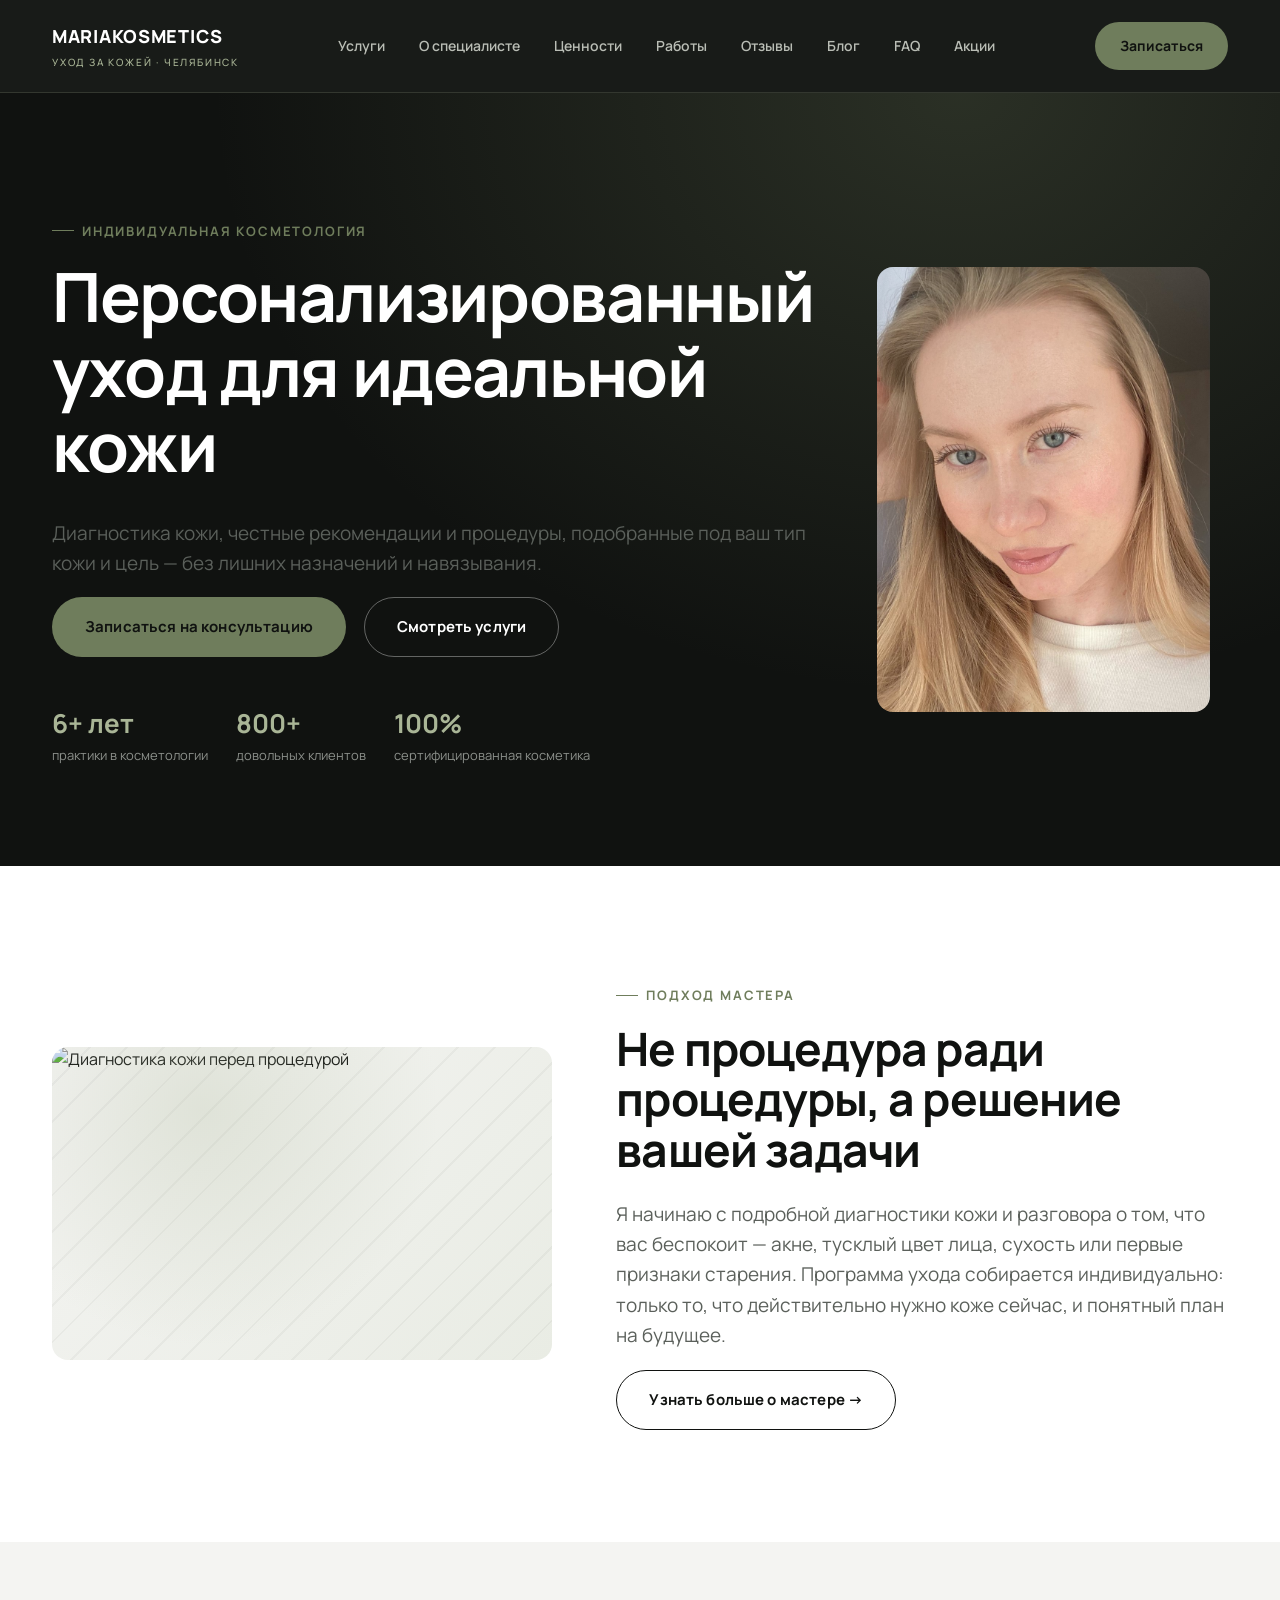
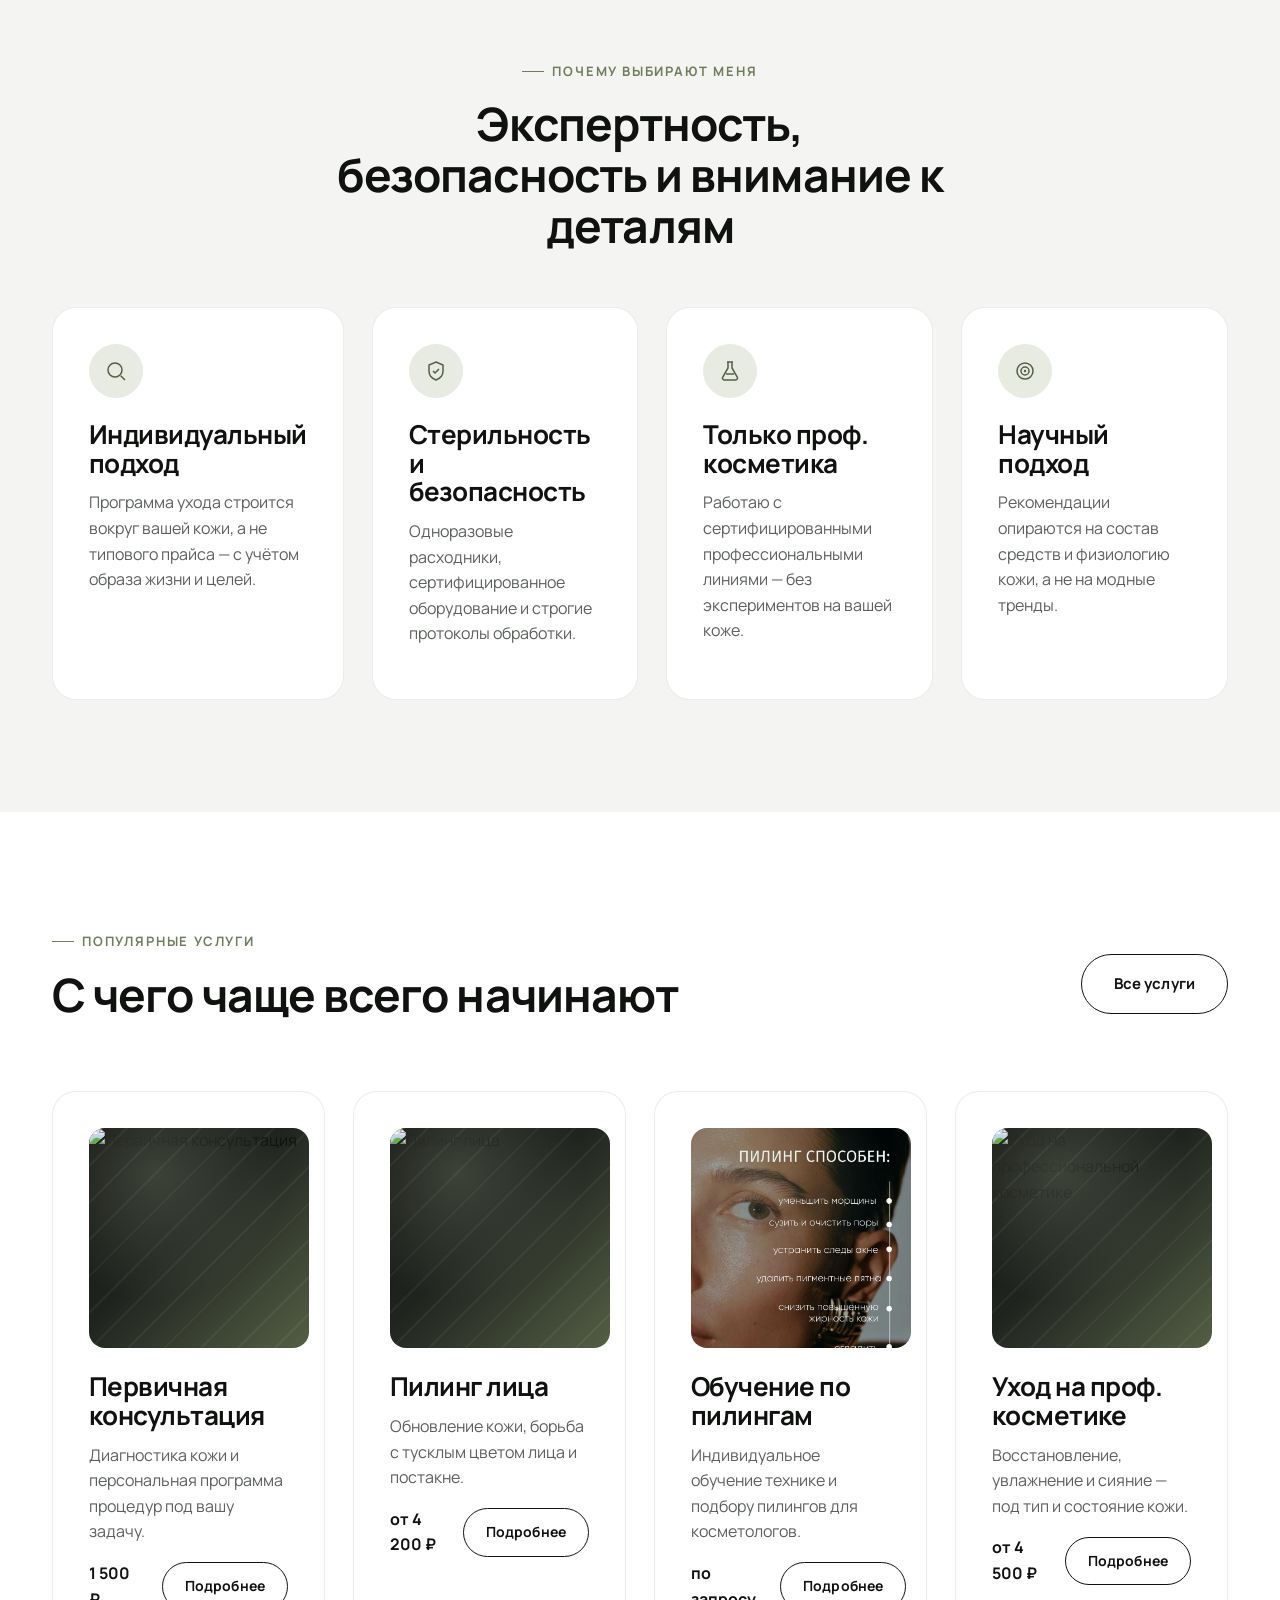
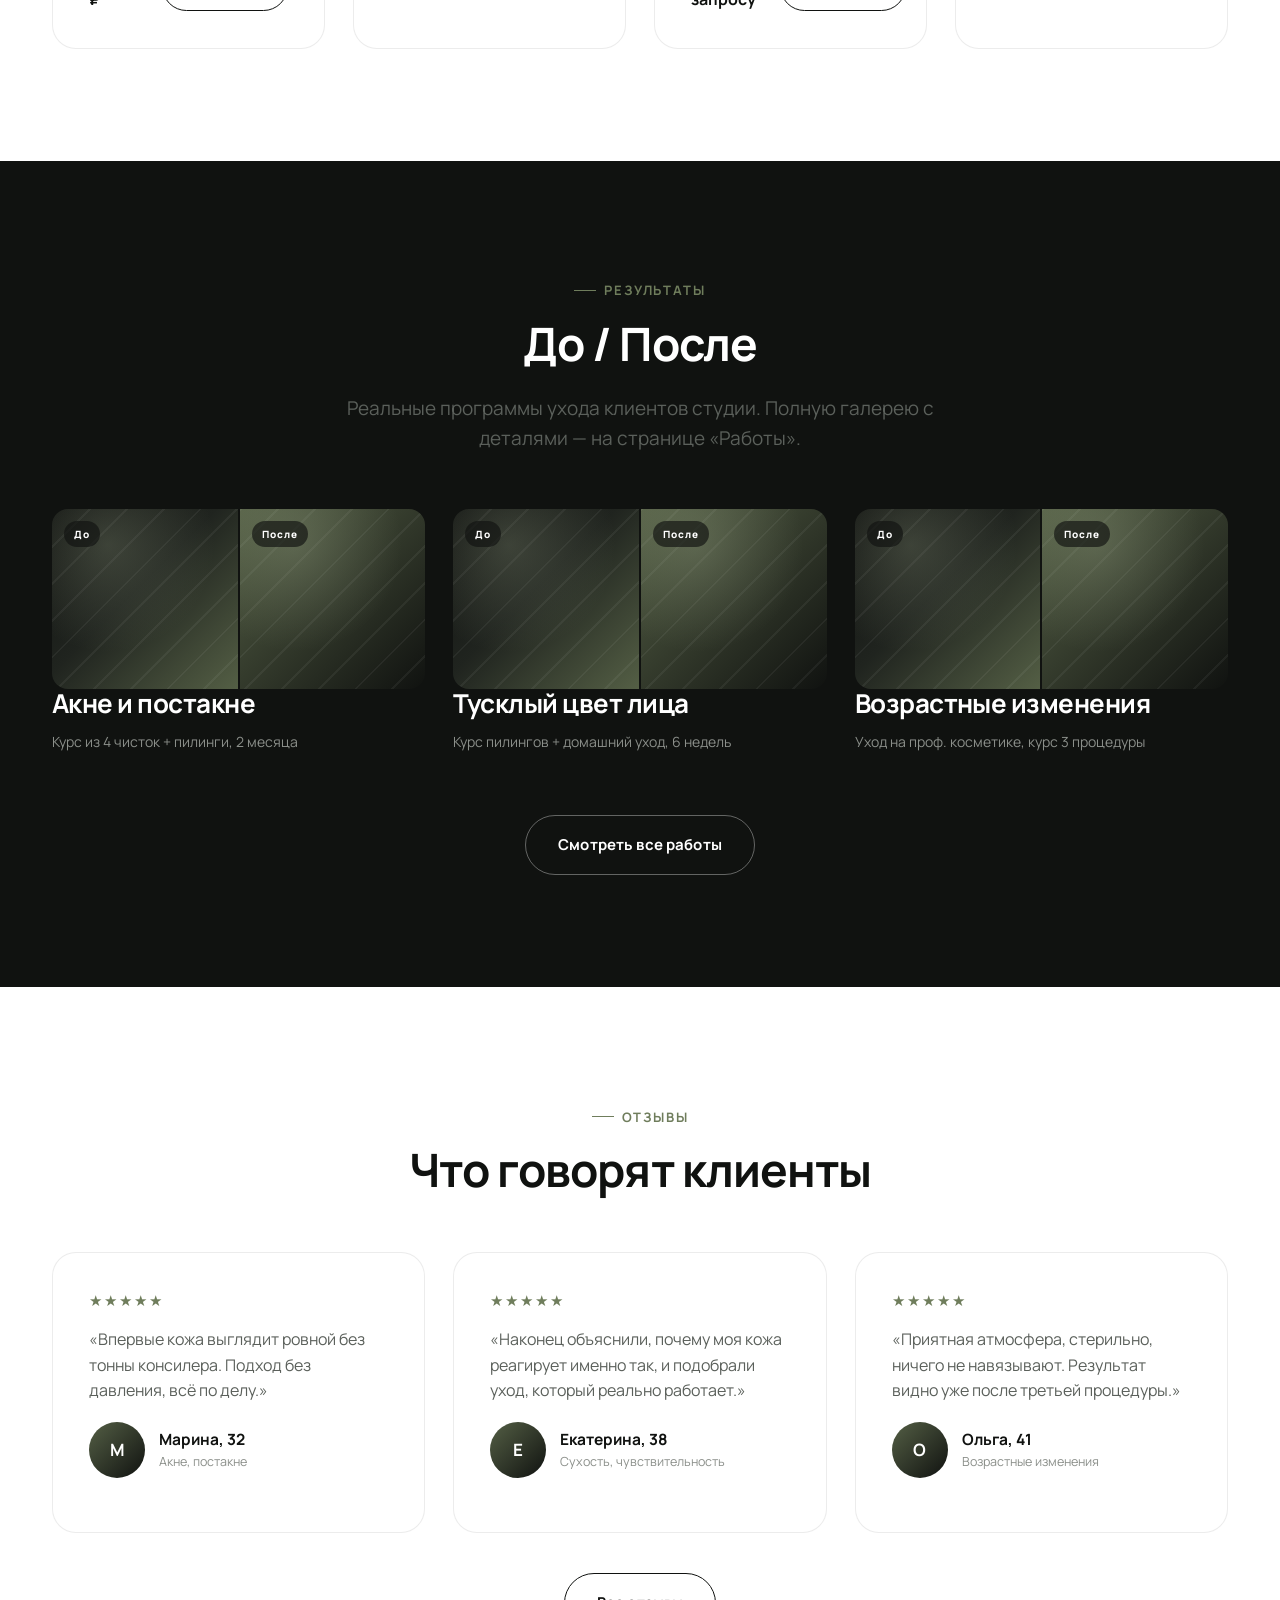
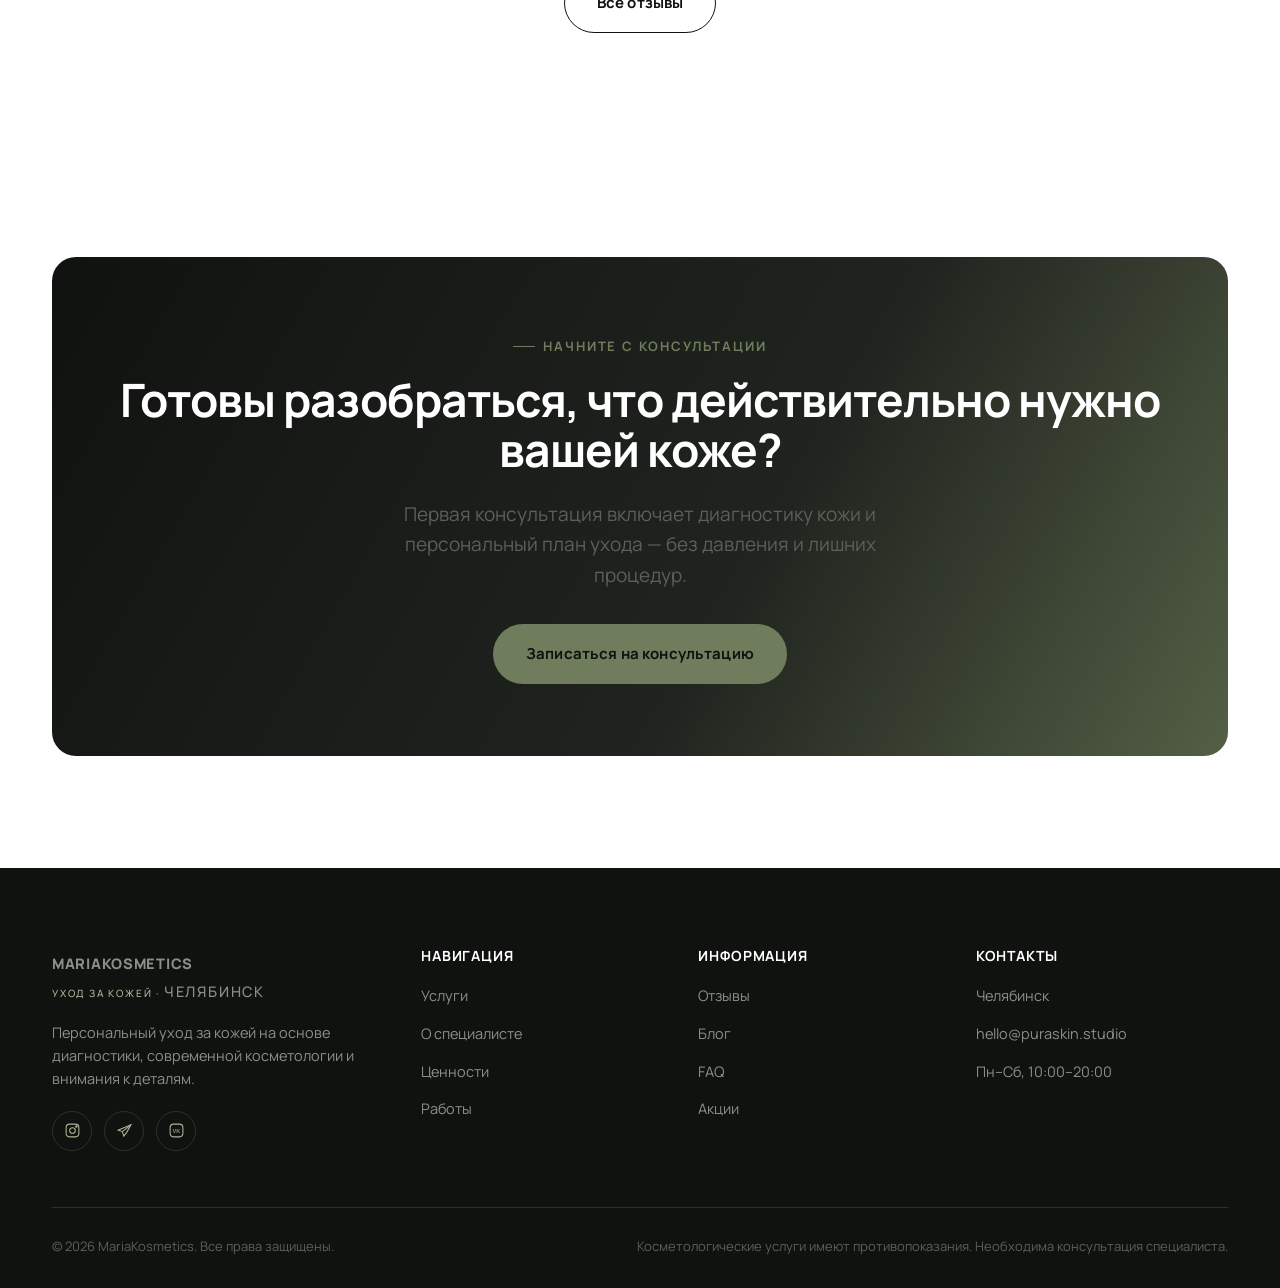
==== commit 7a56a0d5: "Обновить фото мастера, ценности, услуги и биографию - Заменить фото мастера-косметолога на главной и" ====
--- a/index.html
+++ b/index.html
@@ -128,10 +128,10 @@
       </div>
       <div class="grid grid-4" style="margin-top:48px;">
         <div class="card reveal hover-zoom">
-          <div class="ph square"><img src="https://images.unsplash.com/photo-1552693673-1bf958298935?w=900&q=80&auto=format&fit=crop" alt="Чистка лица" style="width:100%;height:100%;object-fit:cover;"></div>
-          <h3 style="margin-top:24px;">Чистка лица</h3>
-          <p>Комбинированная чистка для чистых пор и ровного тона без постакне.</p>
-          <div class="flex-between"><b>от 3 500 ₽</b><a href="services.html#cleaning" class="btn btn-sm btn-outline-light">Подробнее</a></div>
+          <div class="ph square"><img src="https://images.unsplash.com/photo-1733685373532-e67c3f68786a?w=900&q=80&auto=format&fit=crop" alt="Первичная консультация" style="width:100%;height:100%;object-fit:cover;"></div>
+          <h3 style="margin-top:24px;">Первичная консультация</h3>
+          <p>Диагностика кожи и персональная программа процедур под вашу задачу.</p>
+          <div class="flex-between"><b>1 500 ₽</b><a href="services.html#consultation" class="btn btn-sm btn-outline-light">Подробнее</a></div>
         </div>
         <div class="card reveal reveal-1 hover-zoom">
           <div class="ph square"><img src="https://images.unsplash.com/photo-1570172619644-dfd03ed5d881?w=900&q=80&auto=format&fit=crop" alt="Пилинг лица" style="width:100%;height:100%;object-fit:cover;"></div>
@@ -140,10 +140,10 @@
           <div class="flex-between"><b>от 4 200 ₽</b><a href="services.html#peeling" class="btn btn-sm btn-outline-light">Подробнее</a></div>
         </div>
         <div class="card reveal reveal-2 hover-zoom">
-          <div class="ph square"><img src="https://images.unsplash.com/photo-1512290923902-8a9f81dc236c?w=900&q=80&auto=format&fit=crop" alt="Биоревитализация" style="width:100%;height:100%;object-fit:cover;"></div>
-          <h3 style="margin-top:24px;">Биоревитализация</h3>
-          <p>Глубокое увлажнение и профилактика возрастных изменений.</p>
-          <div class="flex-between"><b>от 6 800 ₽</b><a href="services.html#biorevitalization" class="btn btn-sm btn-outline-light">Подробнее</a></div>
+          <div class="ph square"><img src="images/service-peeling-training.jpg" alt="Обучение по пилингам" style="width:100%;height:100%;object-fit:cover;"></div>
+          <h3 style="margin-top:24px;">Обучение по пилингам</h3>
+          <p>Индивидуальное обучение технике и подбору пилингов для косметологов.</p>
+          <div class="flex-between"><b>по запросу</b><a href="services.html#peeling-training" class="btn btn-sm btn-outline-light">Подробнее</a></div>
         </div>
         <div class="card reveal reveal-3 hover-zoom">
           <div class="ph square"><img src="https://images.unsplash.com/photo-1601049676869-702ea24cfd58?w=900&q=80&auto=format&fit=crop" alt="Уход на профессиональной косметике" style="width:100%;height:100%;object-fit:cover;"></div>
@@ -182,7 +182,7 @@
             <div class="ph"><span class="ba-tag">До</span></div>
             <div class="ph" style="background: repeating-linear-gradient(135deg, rgba(255,255,255,.05) 0 2px, transparent 2px 26px), linear-gradient(135deg, var(--c-green-dark), var(--c-black));"><span class="ba-tag">После</span></div>
           </div>
-          <div class="caption"><h3>Возрастные изменения</h3><p class="muted" style="font-size:14px;">Биоревитализация, курс 3 процедуры</p></div>
+          <div class="caption"><h3>Возрастные изменения</h3><p class="muted" style="font-size:14px;">Уход на проф. косметике, курс 3 процедуры</p></div>
         </div>
       </div>
       <div class="text-center" style="margin-top:48px;"><a href="gallery.html" class="btn btn-outline-dark">Смотреть все работы</a></div>
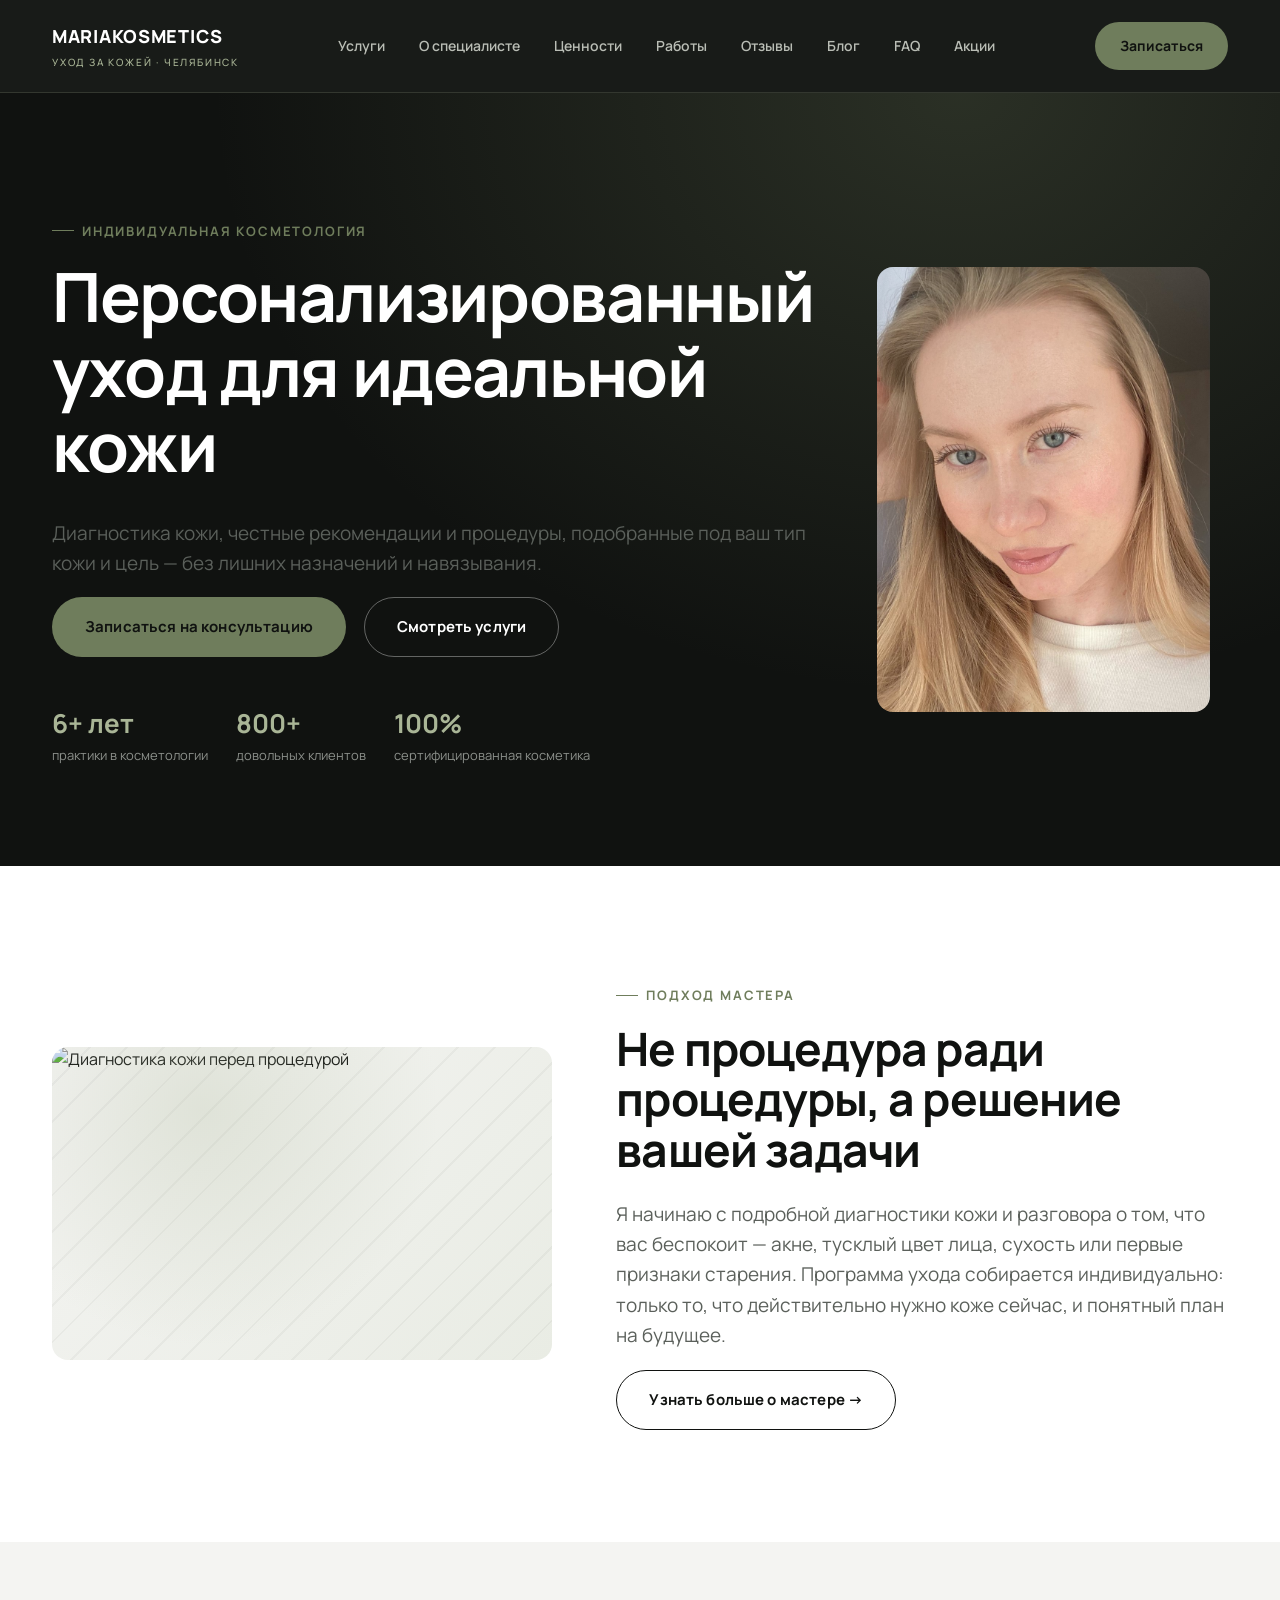
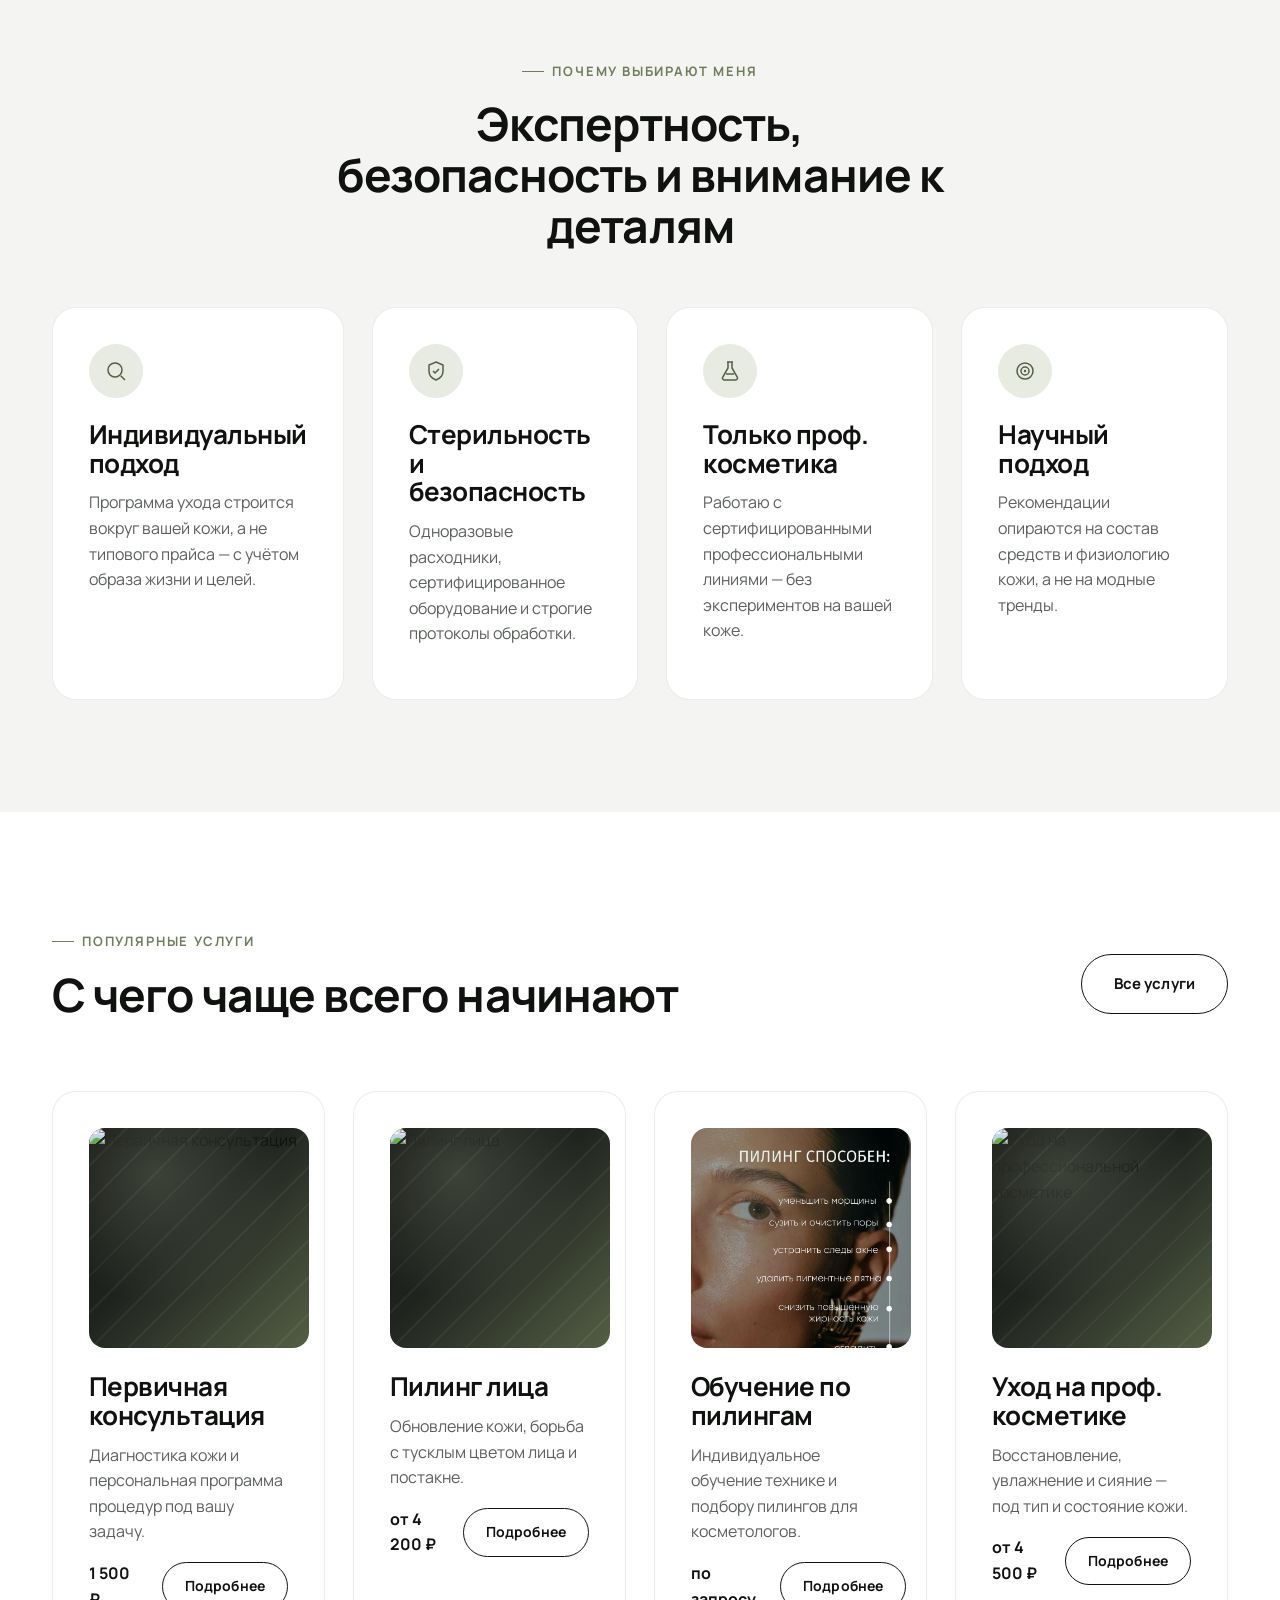
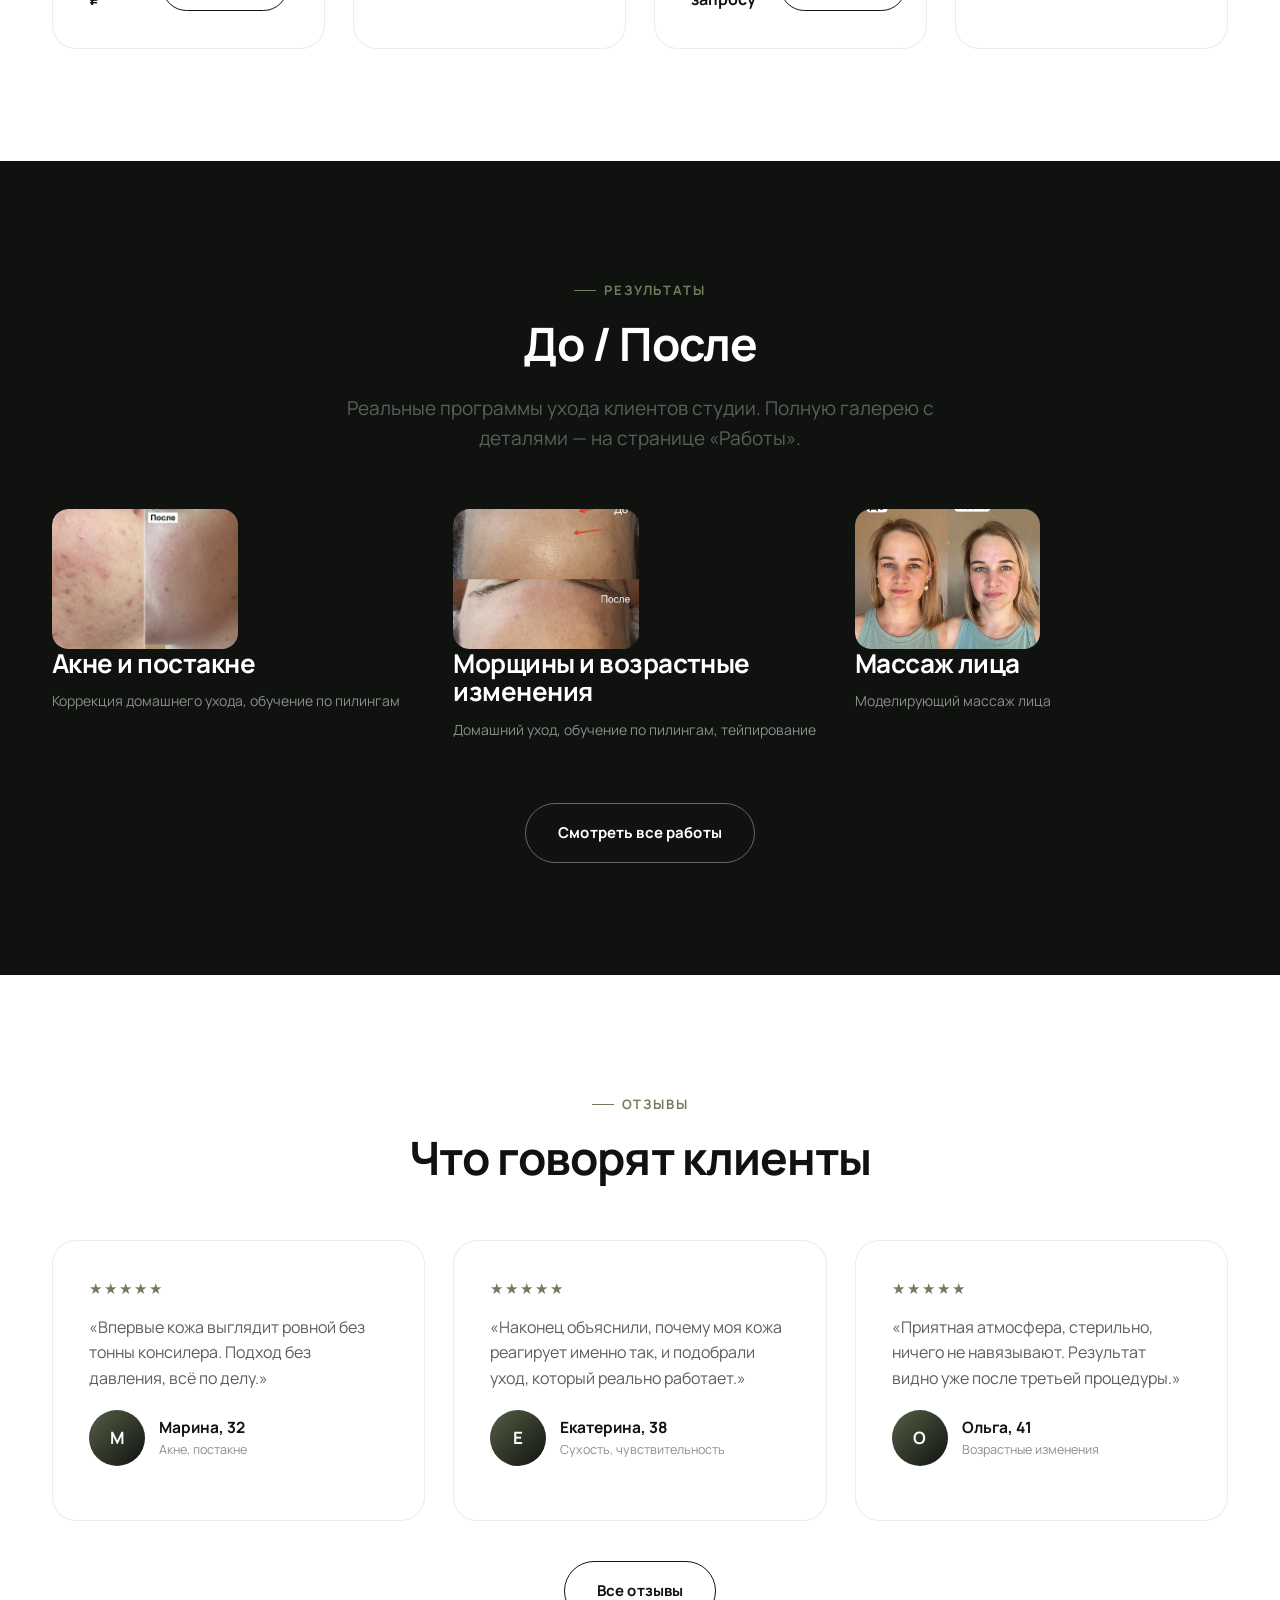
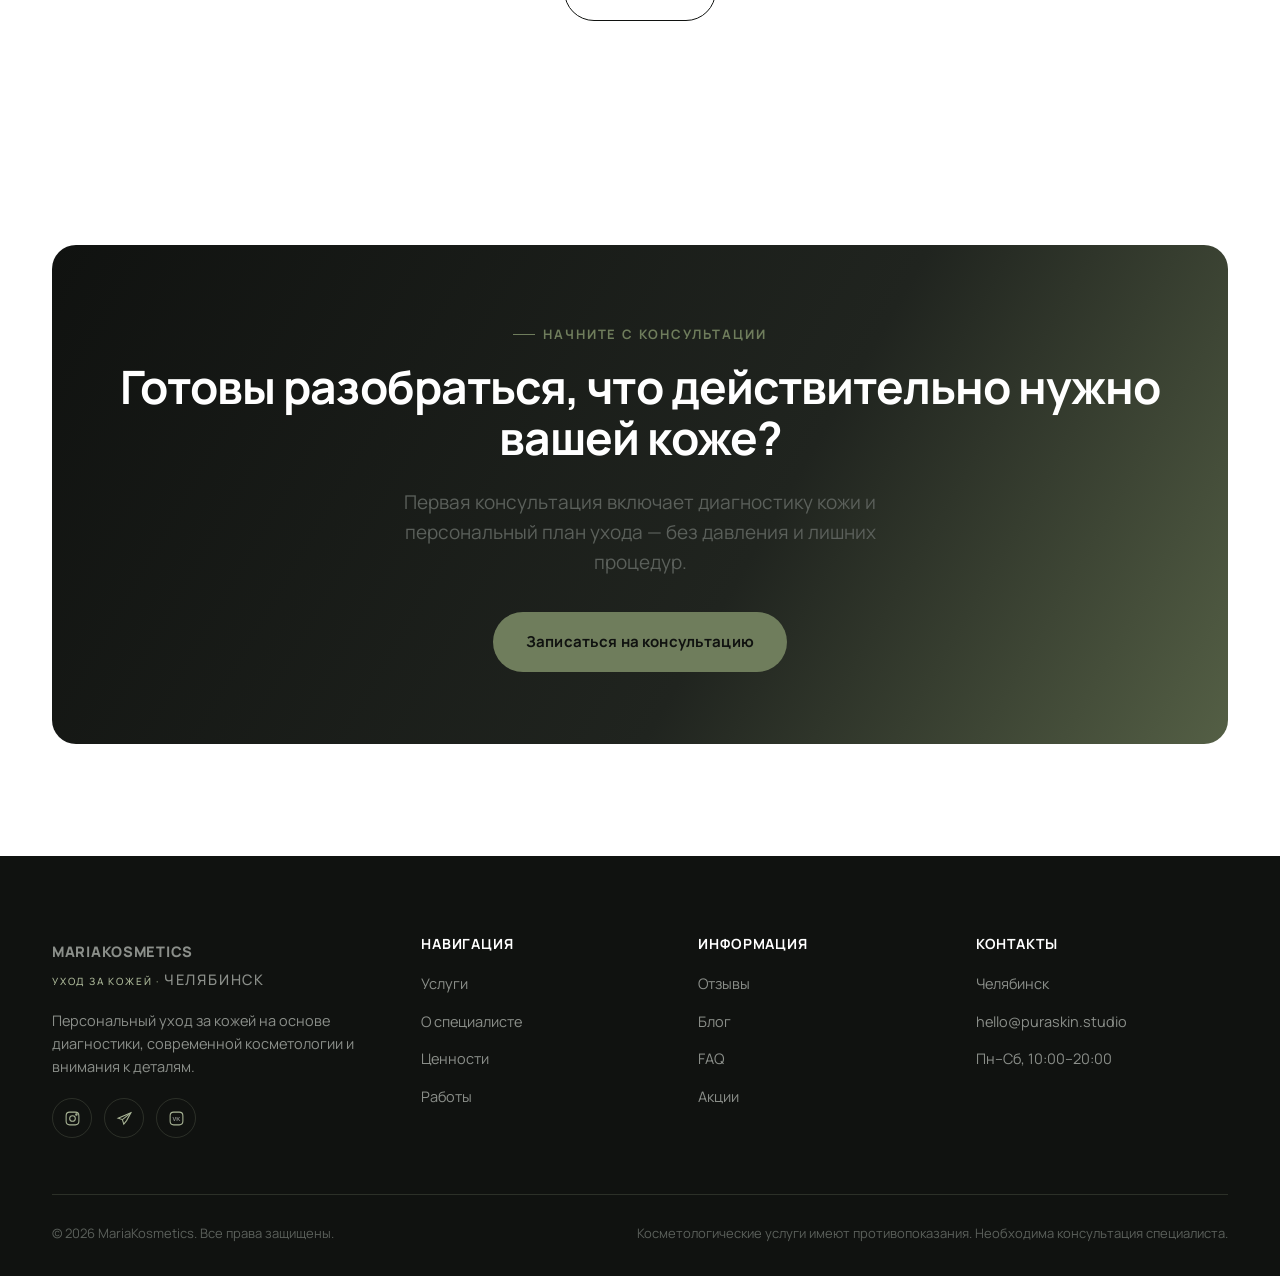
==== commit e2cc4138: "Заменить плейсхолдеры До/После на реальные фото клиентов Добавлены фото из категорий: коррекция барь" ====
--- a/index.html
+++ b/index.html
@@ -164,25 +164,22 @@
       </div>
       <div class="grid grid-3">
         <div class="reveal">
-          <div class="ba-pair" style="position:relative">
-            <div class="ph"><span class="ba-tag">До</span></div>
-            <div class="ph" style="background: repeating-linear-gradient(135deg, rgba(255,255,255,.05) 0 2px, transparent 2px 26px), linear-gradient(135deg, var(--c-green-dark), var(--c-black));"><span class="ba-tag">После</span></div>
-          </div>
-          <div class="caption"><h3>Акне и постакне</h3><p class="muted" style="font-size:14px;">Курс из 4 чисток + пилинги, 2 месяца</p></div>
+          <div class="ba-pair">
+            <img src="images/gallery/ba-acne-pigmentation.jpg" alt="До/после: акне и постакне" style="width:100%; aspect-ratio:4/3; object-fit:cover; display:block; border-radius: var(--radius-md);" loading="lazy">
+          </div>
+          <div class="caption"><h3>Акне и постакне</h3><p class="muted" style="font-size:14px;">Коррекция домашнего ухода, обучение по пилингам</p></div>
         </div>
         <div class="reveal reveal-1">
-          <div class="ba-pair" style="position:relative">
-            <div class="ph"><span class="ba-tag">До</span></div>
-            <div class="ph" style="background: repeating-linear-gradient(135deg, rgba(255,255,255,.05) 0 2px, transparent 2px 26px), linear-gradient(135deg, var(--c-green-dark), var(--c-black));"><span class="ba-tag">После</span></div>
-          </div>
-          <div class="caption"><h3>Тусклый цвет лица</h3><p class="muted" style="font-size:14px;">Курс пилингов + домашний уход, 6 недель</p></div>
+          <div class="ba-pair">
+            <img src="images/gallery/ba-aging-wrinkles.jpg" alt="До/после: морщины и возрастные изменения" style="width:100%; aspect-ratio:4/3; object-fit:cover; display:block; border-radius: var(--radius-md);" loading="lazy">
+          </div>
+          <div class="caption"><h3>Морщины и возрастные изменения</h3><p class="muted" style="font-size:14px;">Домашний уход, обучение по пилингам, тейпирование</p></div>
         </div>
         <div class="reveal reveal-2">
-          <div class="ba-pair" style="position:relative">
-            <div class="ph"><span class="ba-tag">До</span></div>
-            <div class="ph" style="background: repeating-linear-gradient(135deg, rgba(255,255,255,.05) 0 2px, transparent 2px 26px), linear-gradient(135deg, var(--c-green-dark), var(--c-black));"><span class="ba-tag">После</span></div>
-          </div>
-          <div class="caption"><h3>Возрастные изменения</h3><p class="muted" style="font-size:14px;">Уход на проф. косметике, курс 3 процедуры</p></div>
+          <div class="ba-pair">
+            <img src="images/gallery/ba-massage-1.jpg" alt="До/после: массаж лица" style="width:100%; aspect-ratio:4/3; object-fit:cover; display:block; border-radius: var(--radius-md);" loading="lazy">
+          </div>
+          <div class="caption"><h3>Массаж лица</h3><p class="muted" style="font-size:14px;">Моделирующий массаж лица</p></div>
         </div>
       </div>
       <div class="text-center" style="margin-top:48px;"><a href="gallery.html" class="btn btn-outline-dark">Смотреть все работы</a></div>
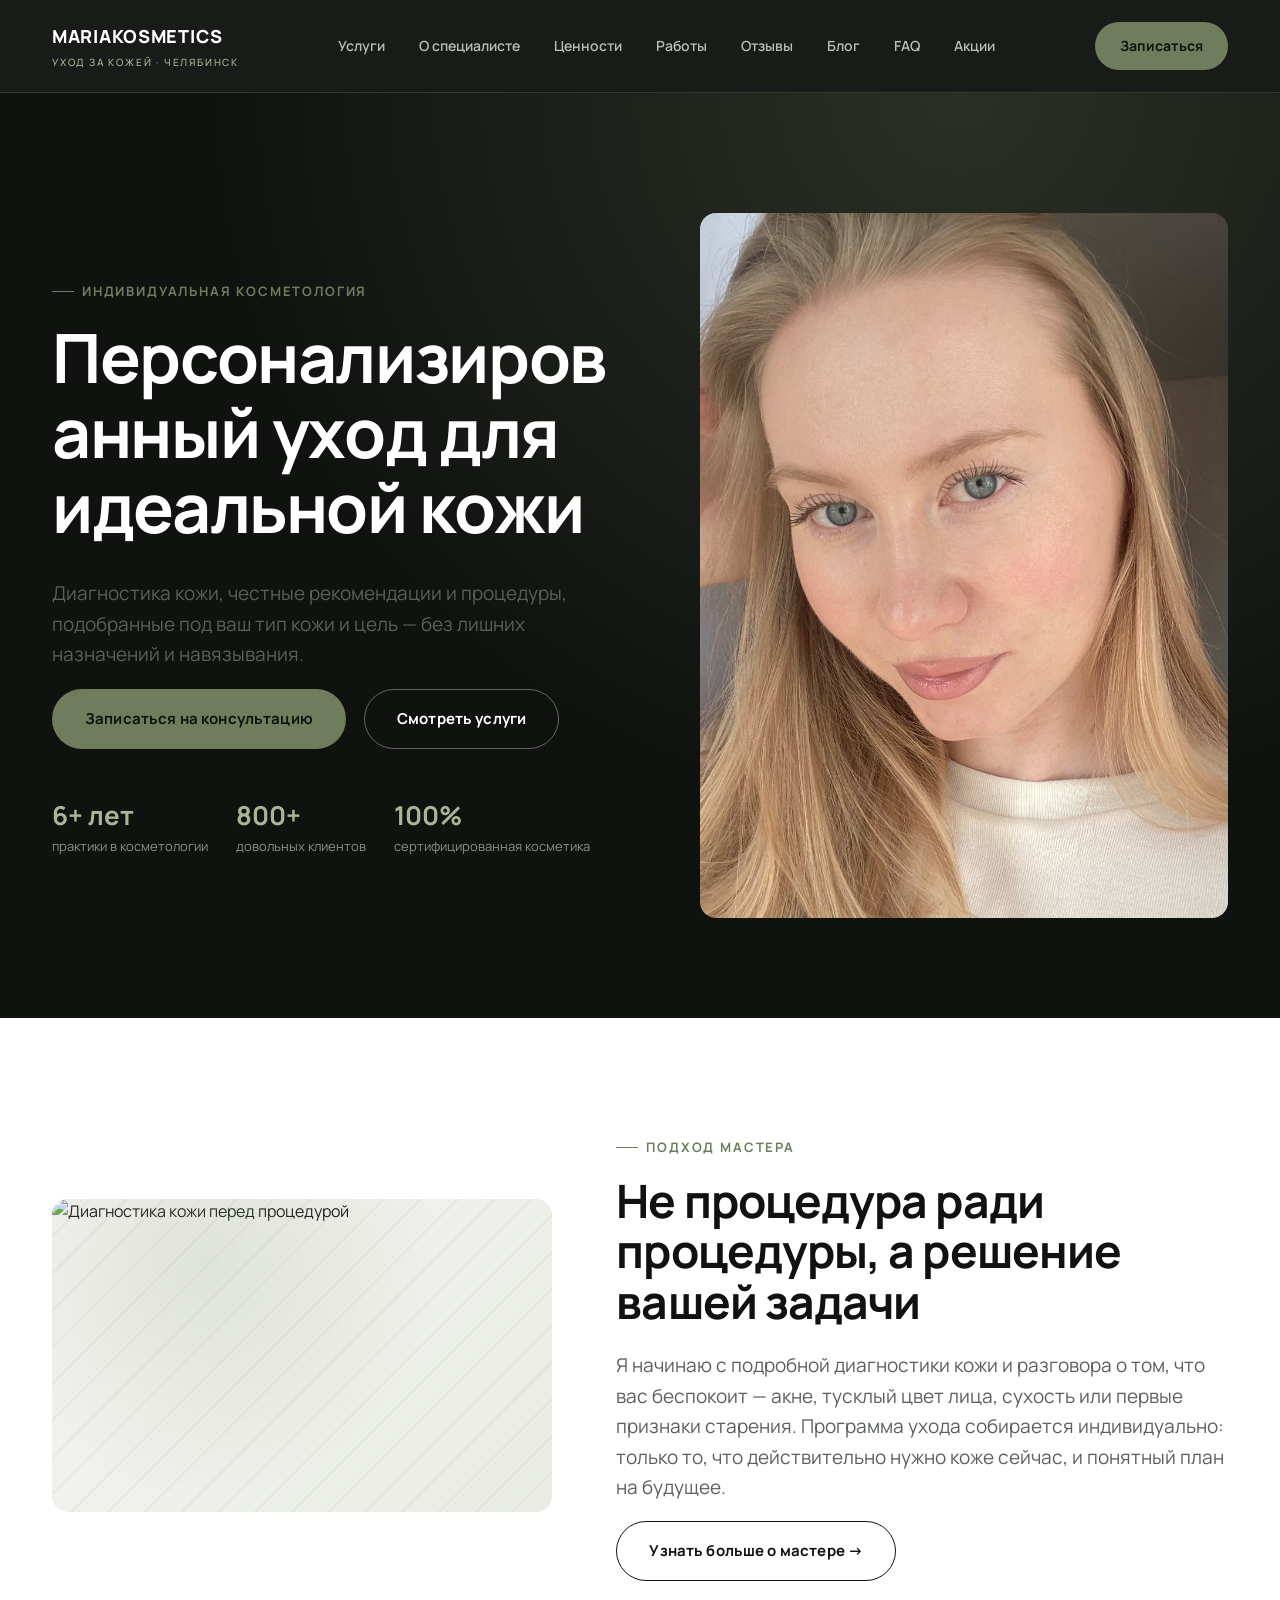
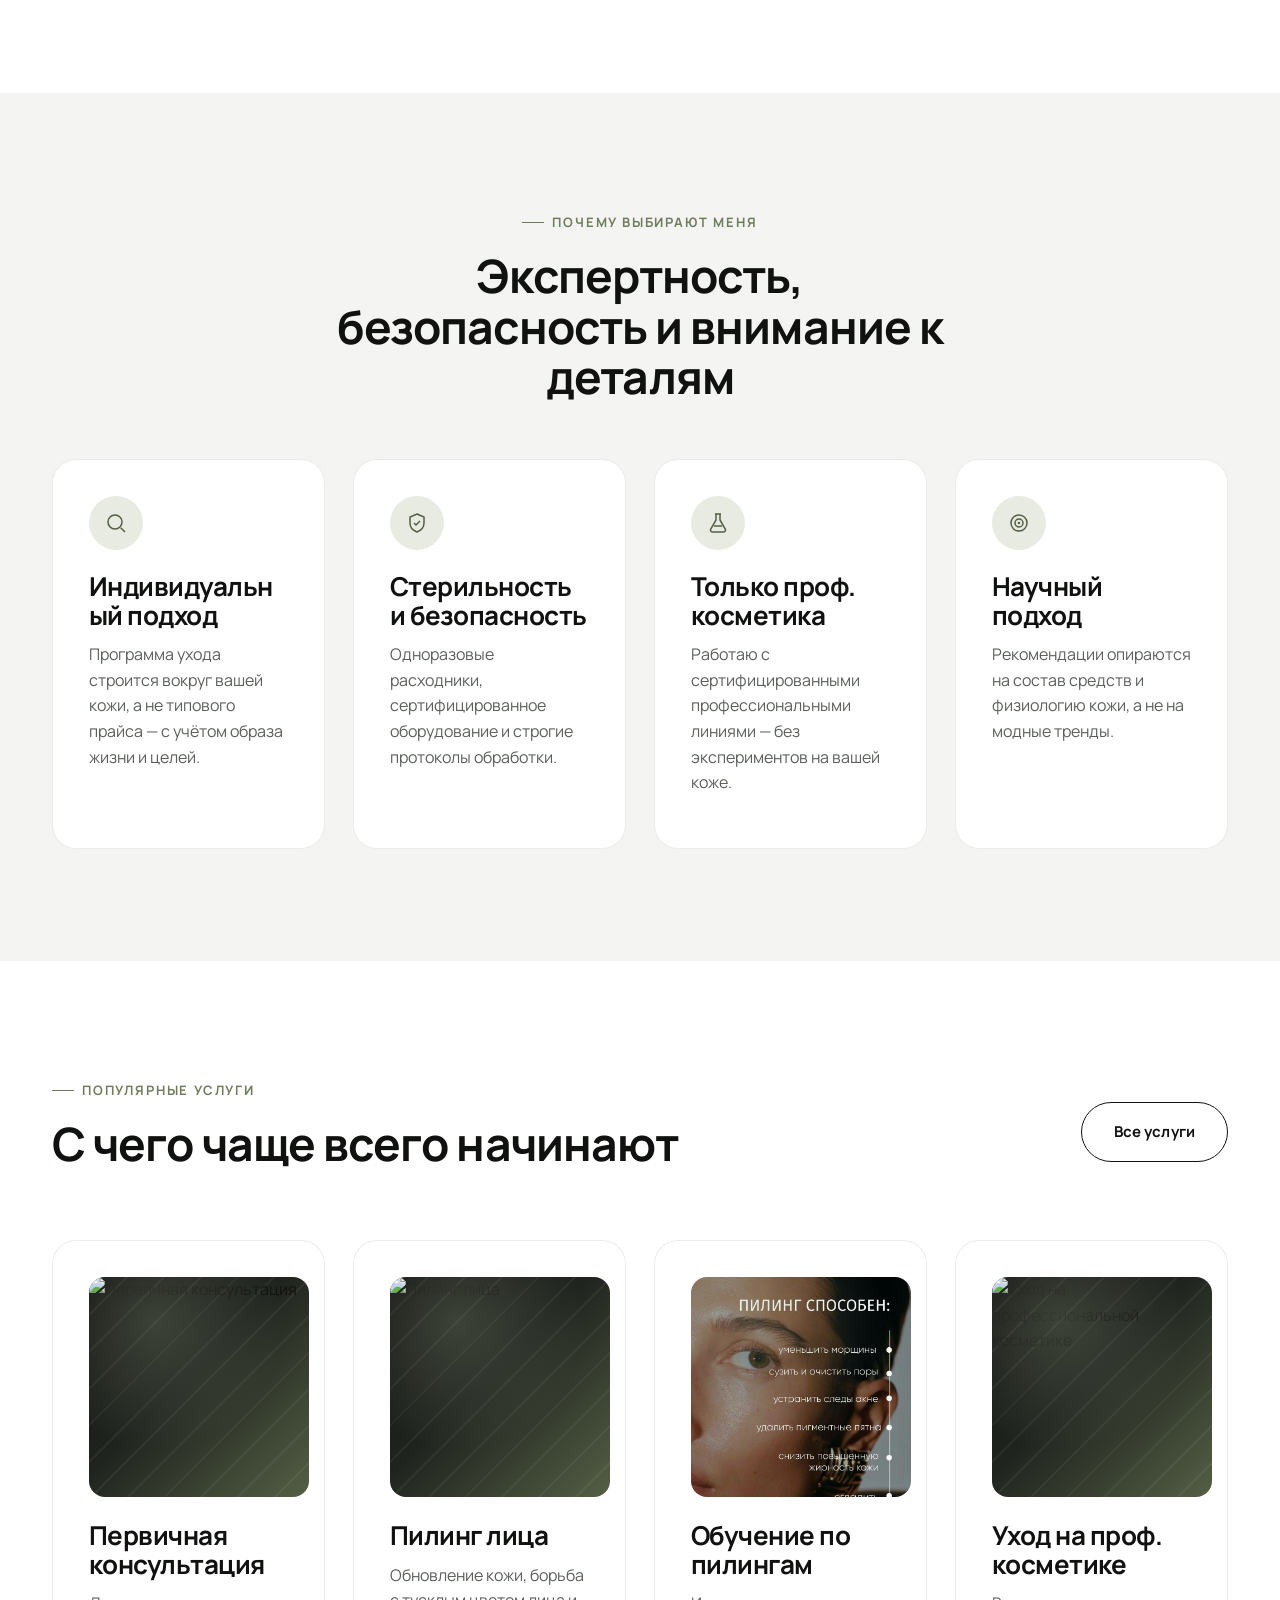
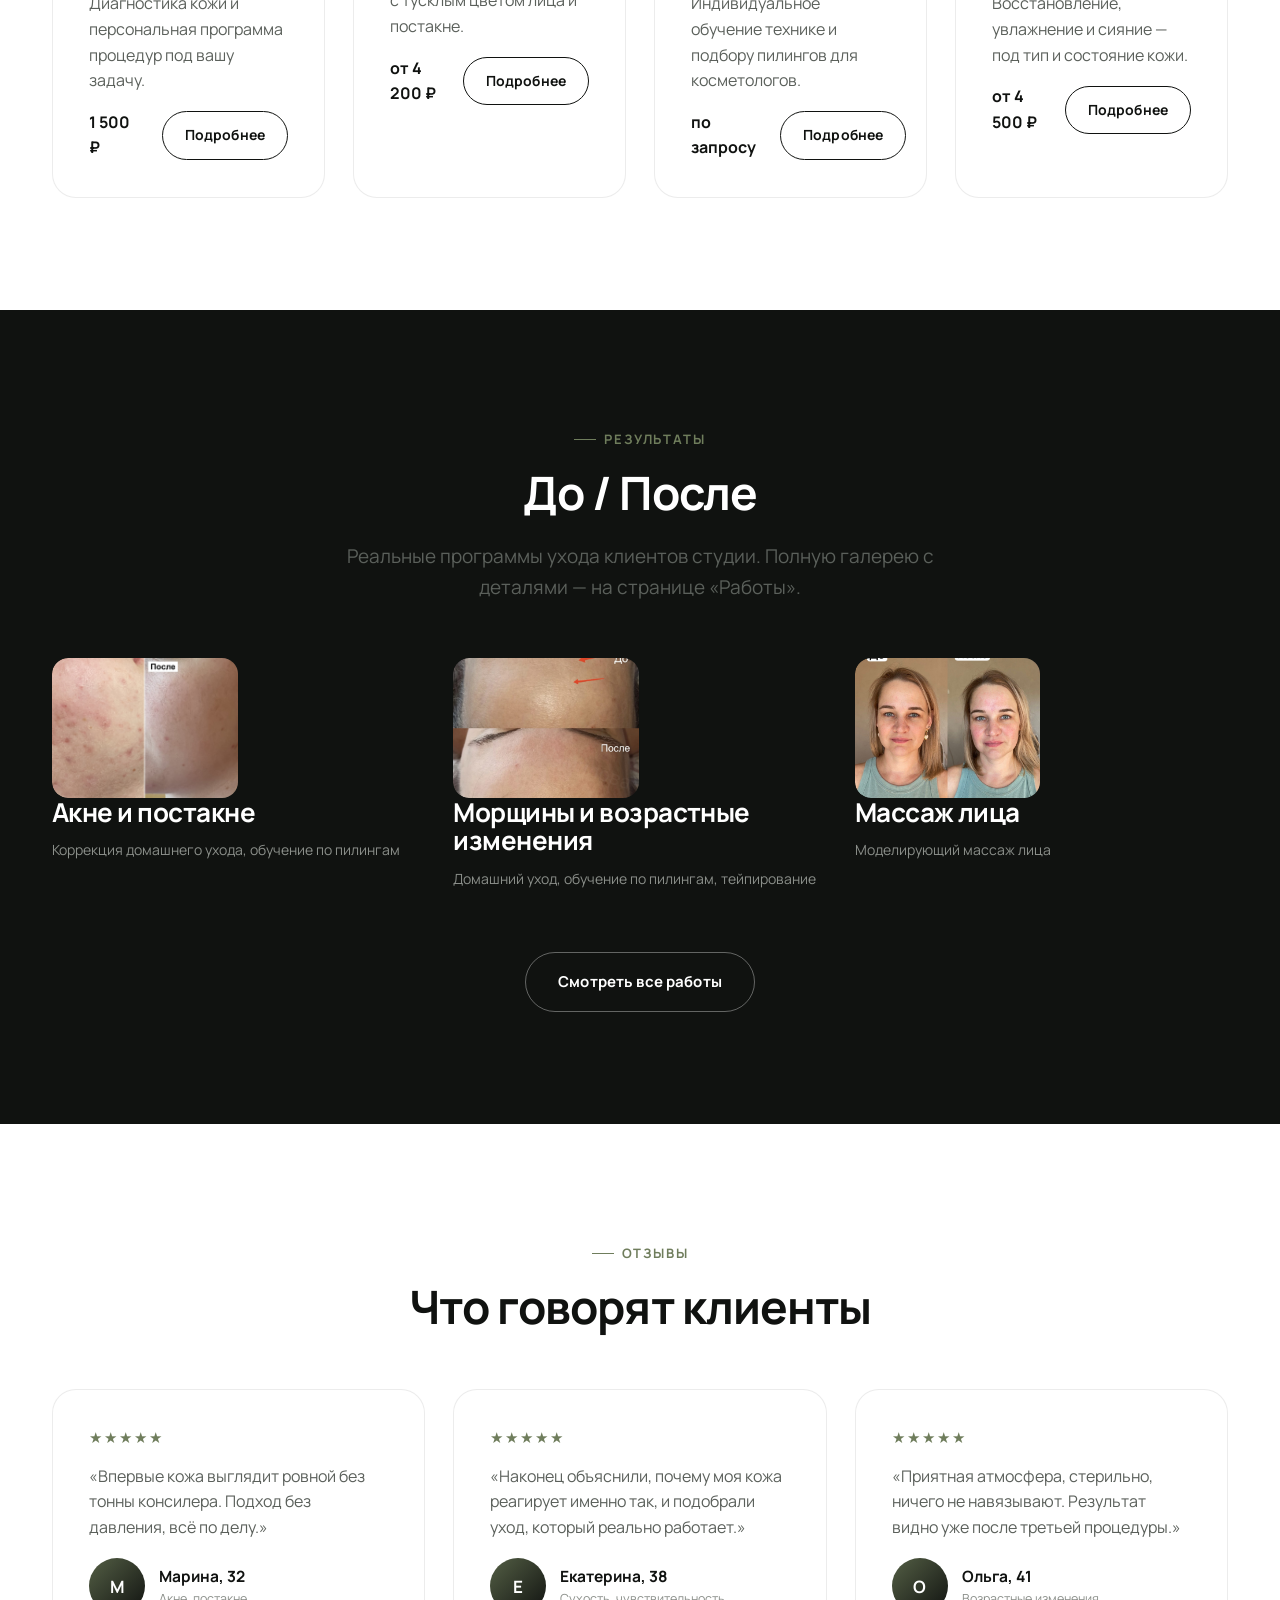
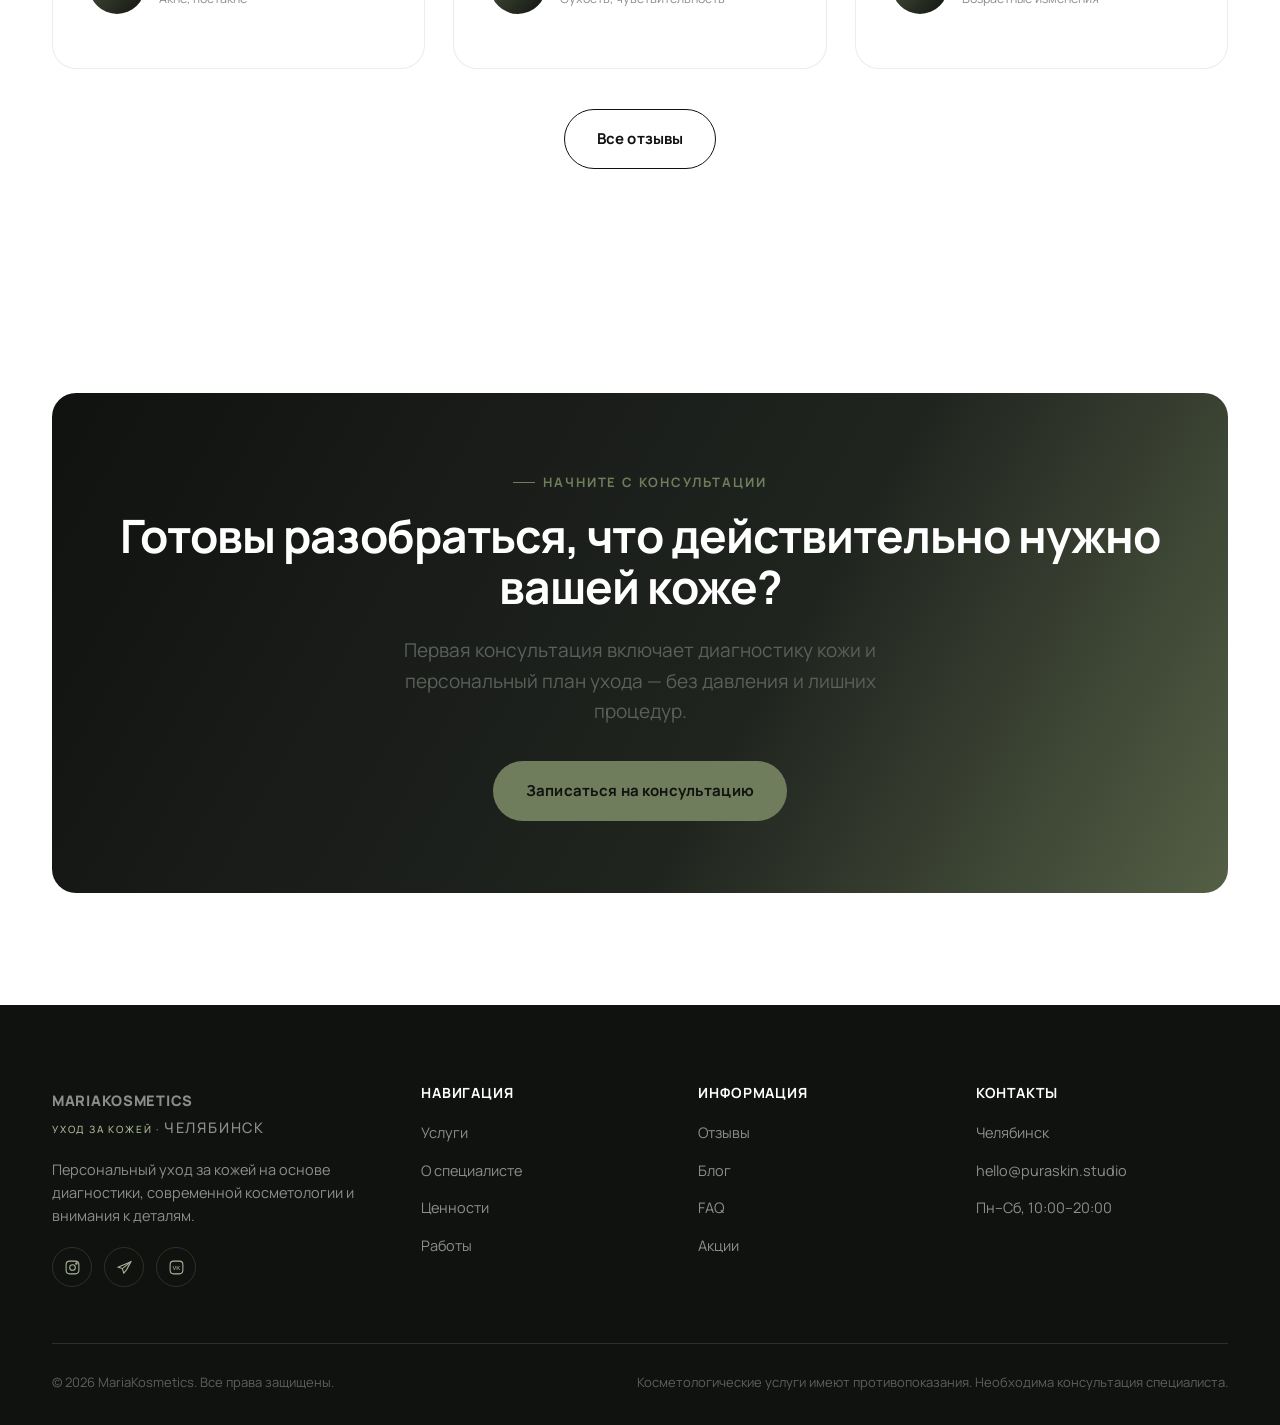
==== commit cdf6a630: "Fix squeezed image in "master approach" section on mobile Co-Authored-By: Claude Sonnet 5 <noreply@a" ====
--- a/index.html
+++ b/index.html
@@ -75,7 +75,7 @@
   </section>
 
   <section>
-    <div class="container" style="display:grid; grid-template-columns: .9fr 1.1fr; gap:64px; align-items:center;">
+    <div class="container split-grid">
       <div class="reveal hover-zoom"><div class="ph wide light"><img src="https://images.unsplash.com/photo-1552693673-1bf958298935?w=1200&q=80&auto=format&fit=crop" alt="Диагностика кожи перед процедурой" style="width:100%;height:100%;object-fit:cover;"></div></div>
       <div class="reveal reveal-2">
         <p class="eyebrow">Подход мастера</p>
--- a/css/style.css
+++ b/css/style.css
@@ -68,11 +68,14 @@
   font-weight: 700;
   letter-spacing: -0.02em;
   line-height: 1.1;
+  overflow-wrap: break-word;
+  word-break: break-word;
+  hyphens: auto;
 }
 h1{ font-size: clamp(36px, 6vw, 68px); }
 h2{ font-size: clamp(28px, 4.2vw, 46px); }
 h3{ font-size: clamp(20px, 2.6vw, 26px); }
-p{ margin: 0 0 1em; color: var(--c-gray-dark); }
+p{ margin: 0 0 1em; color: var(--c-gray-dark); overflow-wrap: break-word; word-break: break-word; }
 .on-dark p{ color: var(--c-green-light); }
 
 .eyebrow{
@@ -400,6 +403,11 @@
   .hero{ padding-top: 60px; }
 }
 
+.split-grid{ display:grid; grid-template-columns: .9fr 1.1fr; gap:64px; align-items:center; }
+@media (max-width: 900px){
+  .split-grid{ grid-template-columns: 1fr; gap: 32px; }
+}
+
 /* ---------- Stat pill ---------- */
 .pill{
   display:inline-flex; align-items:center; gap:8px;
